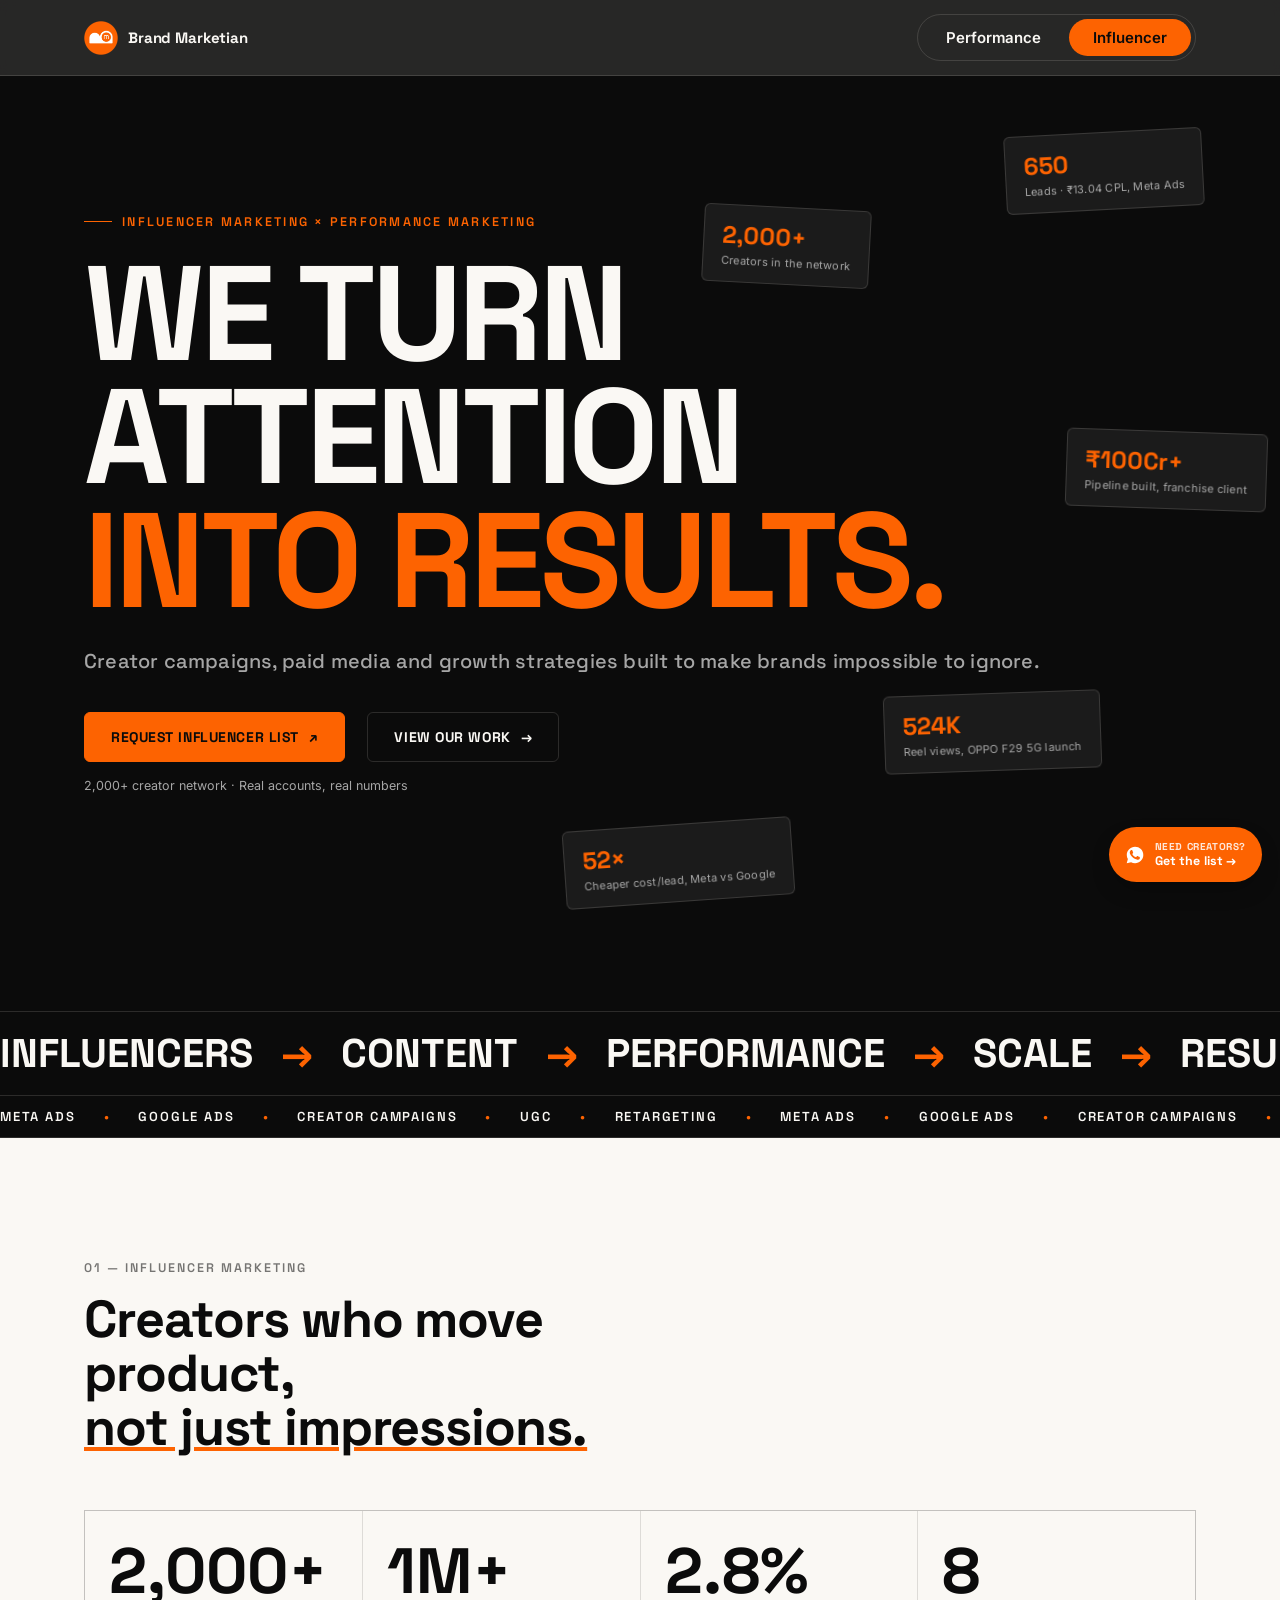
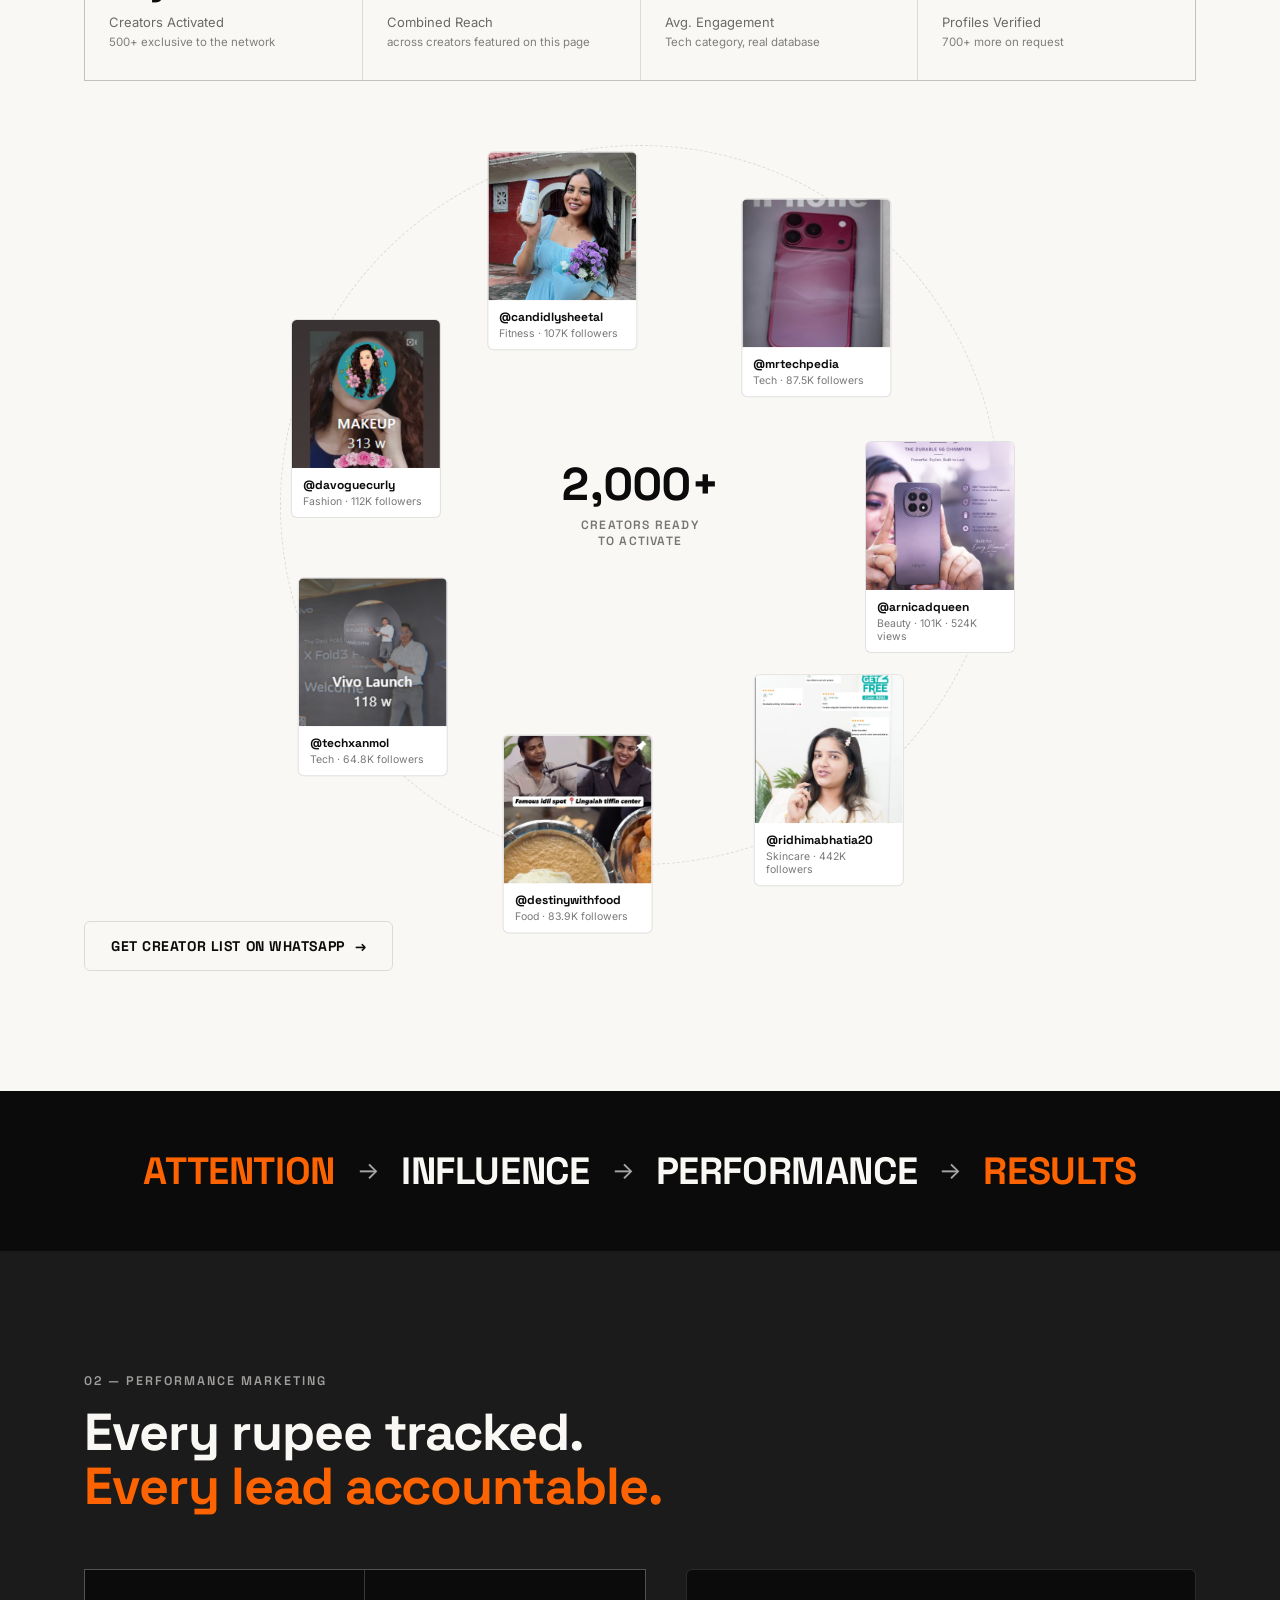
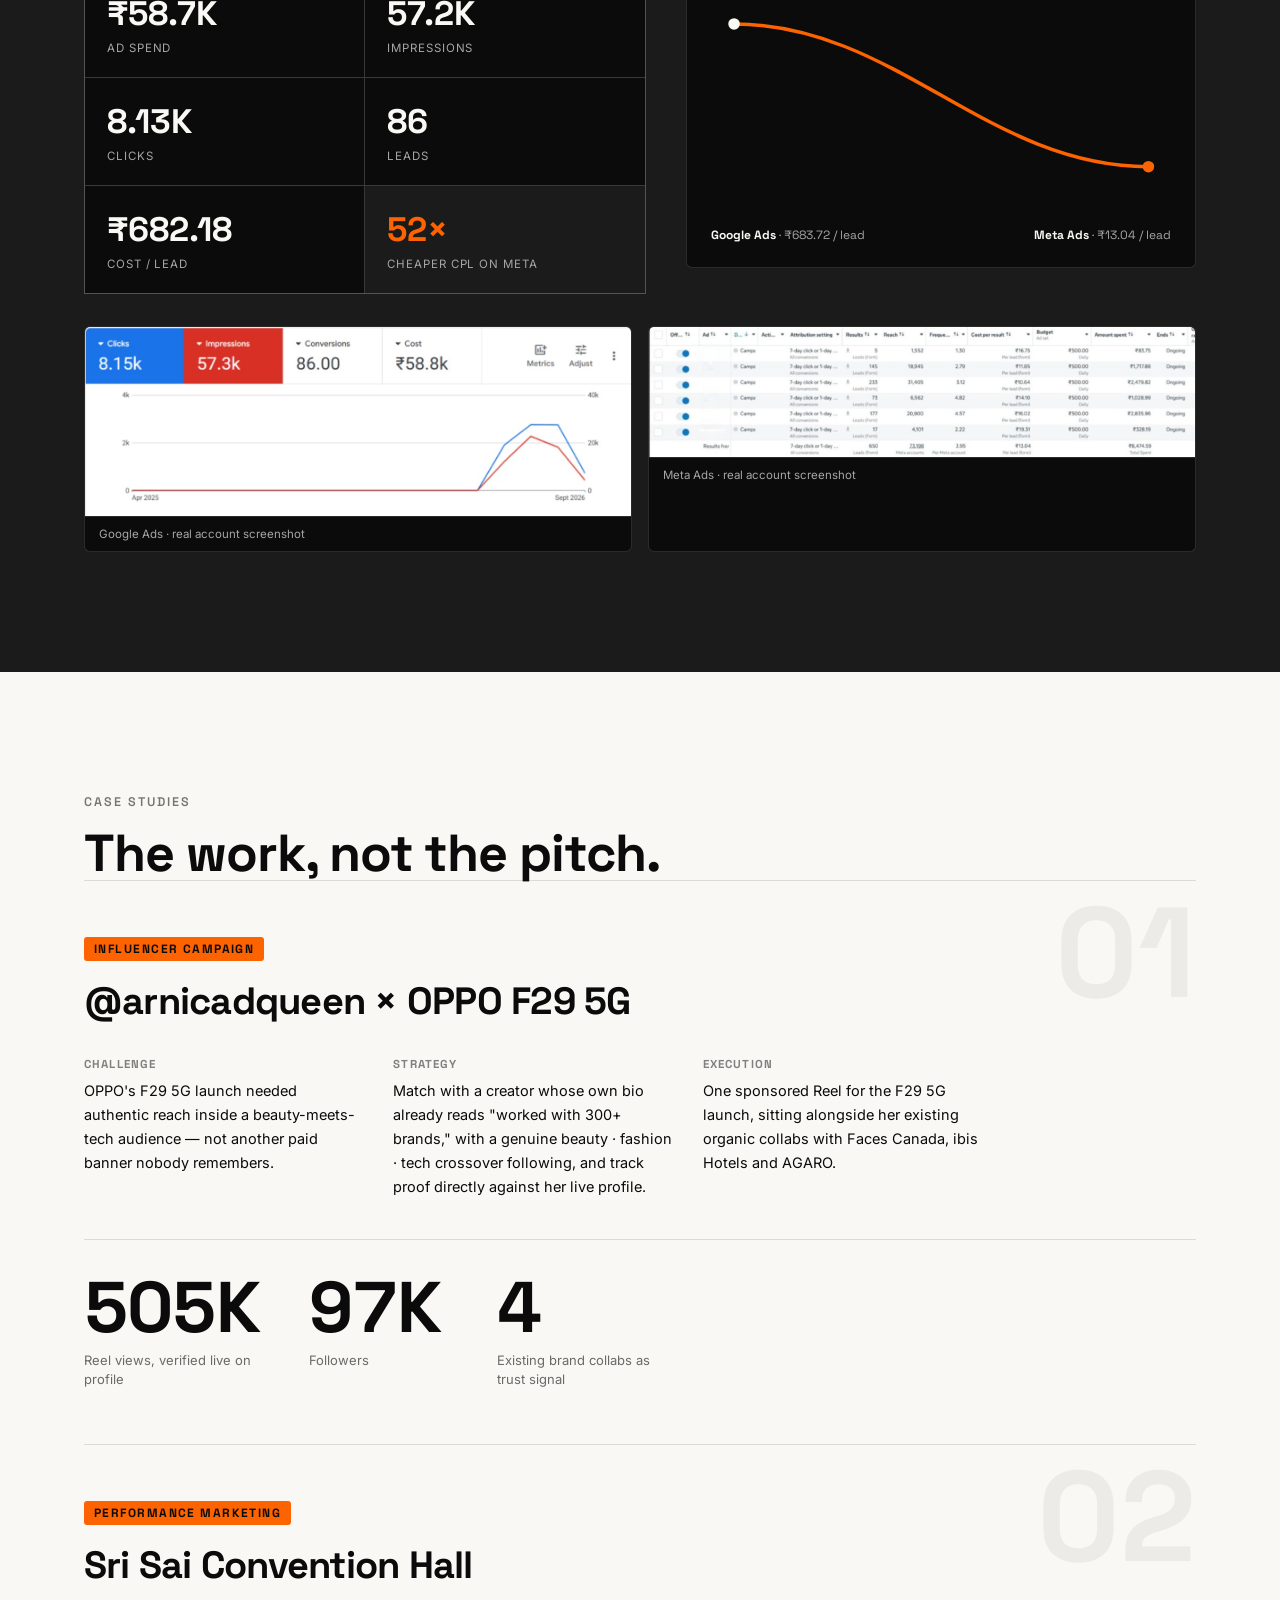
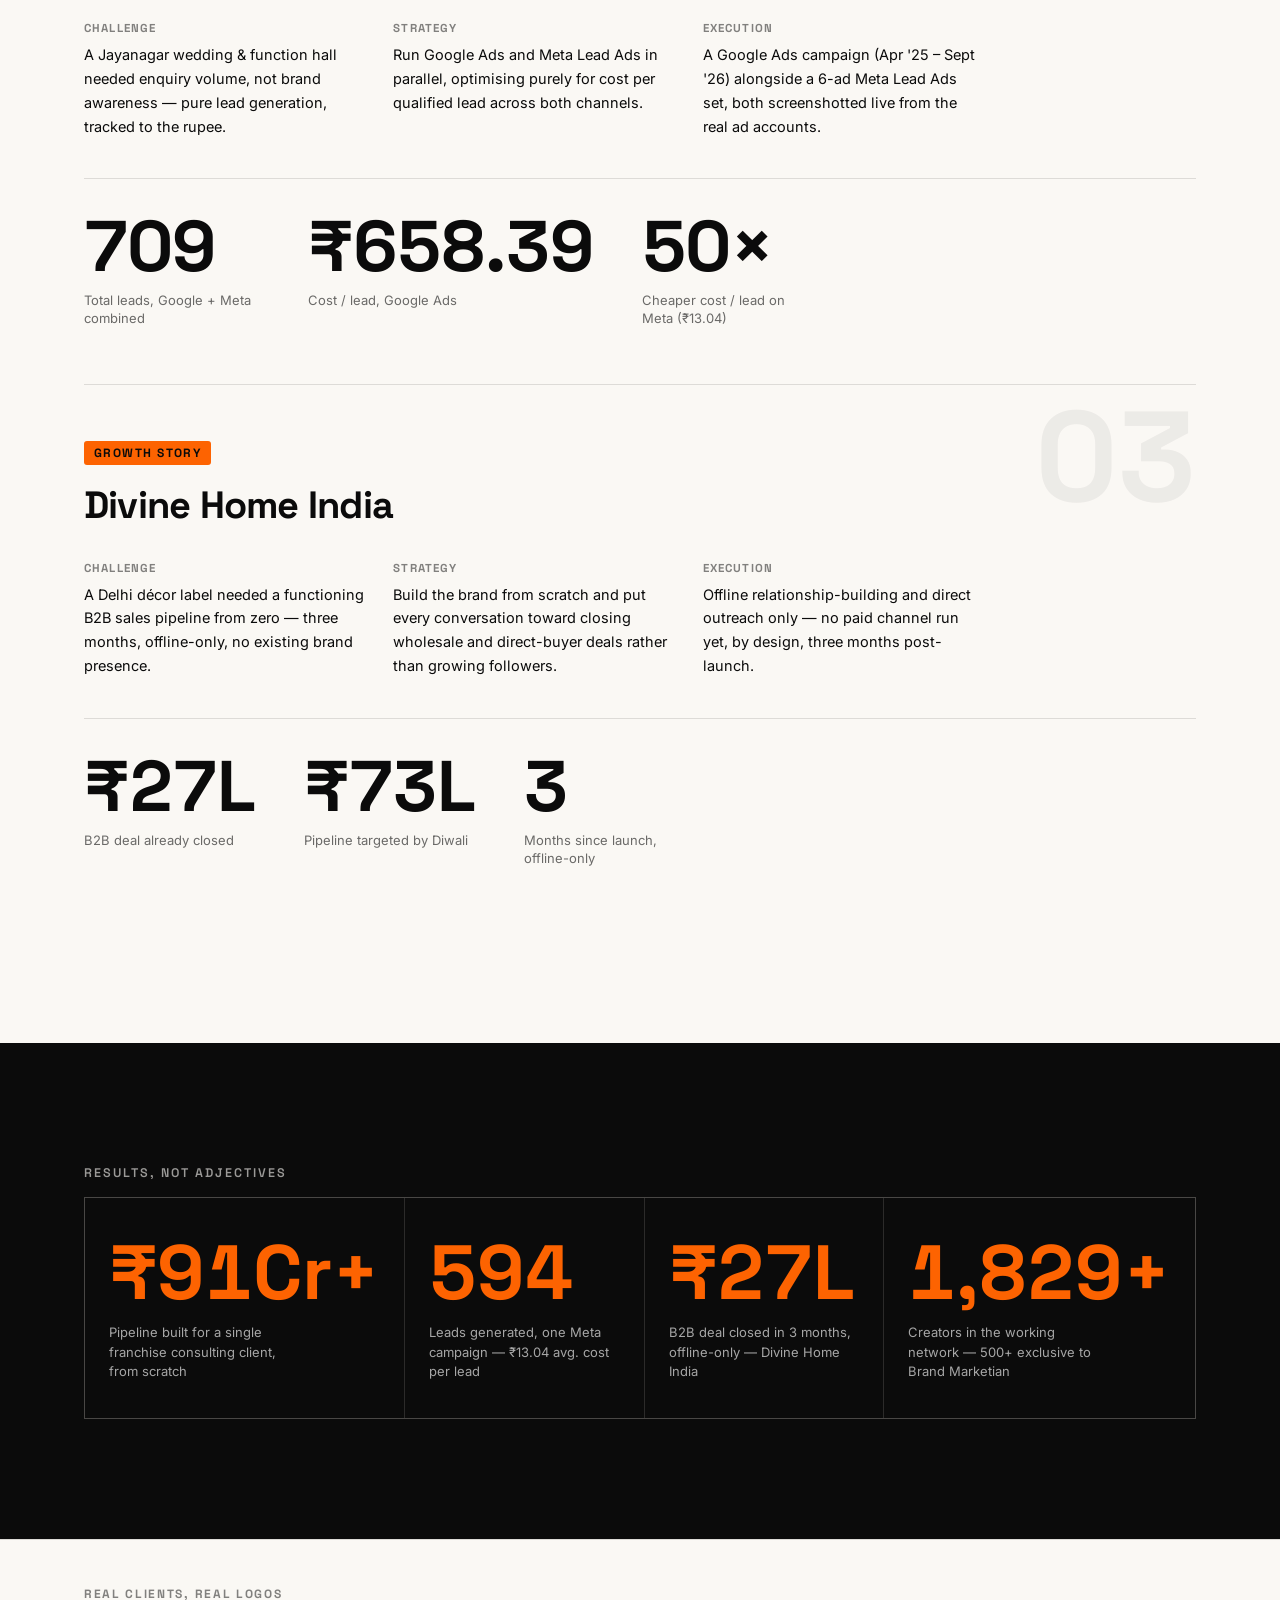
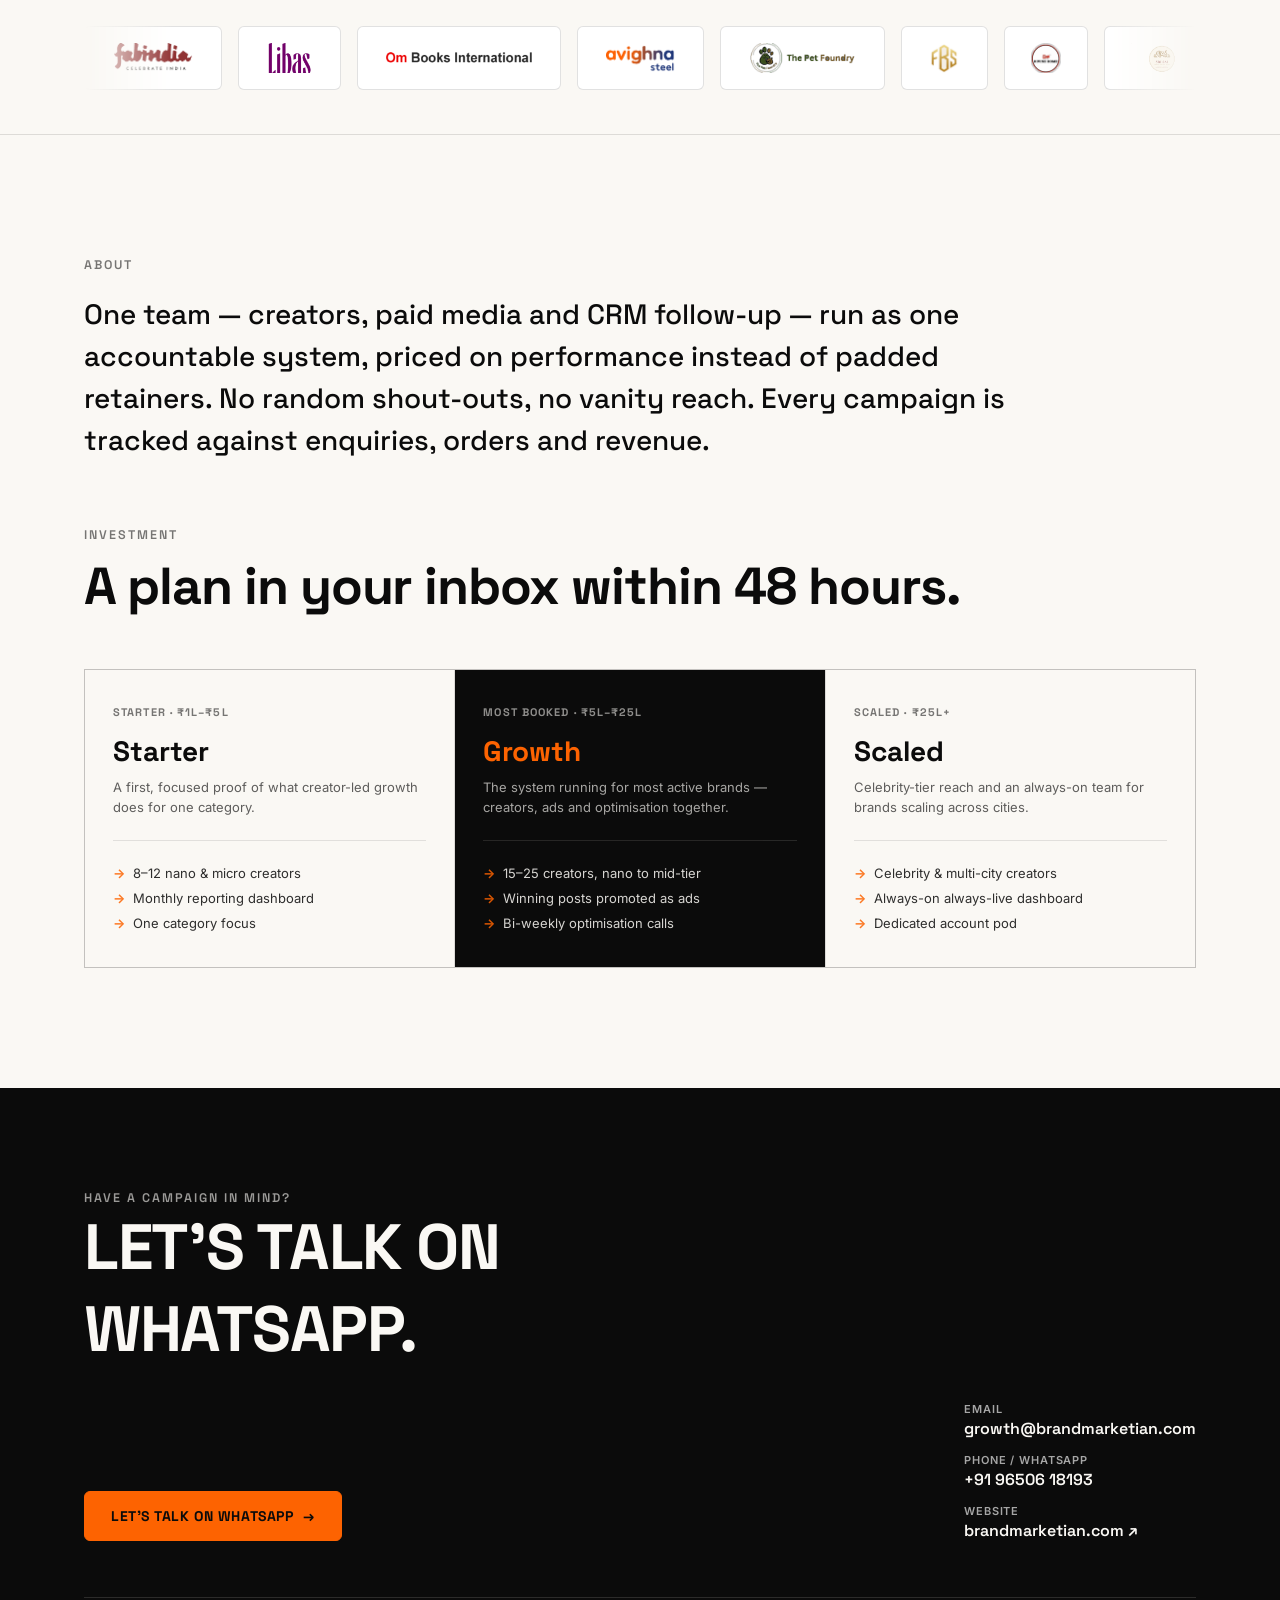
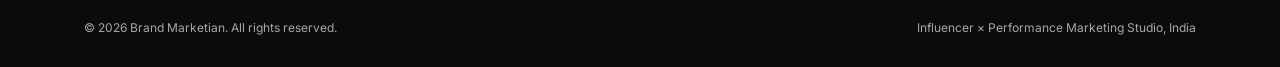
==== site/influencer.html @ cca34312 "Add Performance/Influencer nav switch; Performance page is now the home page - / now serves the Perf" ====
<!doctype html><html><head><meta charset=utf8><meta name=viewport content="width=device-width,initial-scale=1,viewport-fit=cover"><style>:root{color-scheme:light;box-sizing:border-box;padding-top:env(safe-area-inset-top,0px);padding-bottom:env(safe-area-inset-bottom,0px)}html{scroll-padding-top:env(safe-area-inset-top,0px)}body{margin:0;padding:0;font:14px -apple-system,BlinkMacSystemFont,sans-serif;background:#faf9f5;color:#141413}img{max-width:100%}[hidden]:not([hidden=until-found i]){display:none!important}</style></head><body>

<!doctype html>
<title>Brand Marketian — We Make Attention Perform</title>
<meta charset="utf-8">
<link rel="preconnect" href="https://fonts.googleapis.com">
<link rel="preconnect" href="https://fonts.gstatic.com" crossorigin>
<link href="https://fonts.googleapis.com/css2?family=Space+Grotesk:wght@500;600;700&family=Inter:wght@400;500;600;700;800&display=swap" rel="stylesheet">
<style>
  :root{
    --ink:#0B0B0B;
    --paper:#FAF8F4;
    --orange:#FD6301;
    --charcoal:#1B1B1B;
    --grey:#A6A6A6;
    --card:#ffffff;
    --line:rgba(10,10,10,.12);
    --line-dark:rgba(245,242,234,.14);
    --r:6px;
  }
  *{box-sizing:border-box;}
  html,body{margin:0;padding:0;}
  body{
    background:var(--paper);color:var(--ink);
    font-family:"Inter",system-ui,sans-serif;
    -webkit-font-smoothing:antialiased;
  }
  img{max-width:100%;display:block;}
  h1,h2,h3{font-family:"Space Grotesk",system-ui,sans-serif;margin:0;letter-spacing:-.02em;}
  a{color:inherit;}
  .num{font-variant-numeric:tabular-nums;}
  .wrap{max-width:1240px;margin-inline:auto;padding-inline:clamp(20px,5vw,64px);}
  .accent{color:var(--orange);}
  .sec{padding-block:clamp(64px,10vw,120px);}
  .sec--light{background:var(--paper);color:var(--ink);}
  .sec--dark{background:var(--charcoal);color:var(--paper);}
  .sec-head{max-width:66ch;}
  .eyebrow{
    display:inline-flex;align-items:center;gap:10px;
    font-family:"Space Grotesk";font-size:12.5px;font-weight:600;letter-spacing:.16em;text-transform:uppercase;
    color:var(--ink);opacity:.55;
  }
  .eyebrow--dark{color:var(--paper);opacity:.6;}
  .sec-h2{font-size:clamp(30px,4.4vw,52px);font-weight:700;line-height:1.04;margin-top:16px;}

  /* reveal + count-up */
  .reveal{opacity:0;transform:translateY(26px);transition:opacity .65s cubic-bezier(.22,1,.36,1),transform .65s cubic-bezier(.22,1,.36,1);transition-delay:calc(var(--i,0) * 90ms);}
  .reveal.is-in{opacity:1;transform:translateY(0);}
  @media (prefers-reduced-motion:reduce){ .reveal{transition:none;opacity:1;transform:none;} }

  /* buttons */
  .btn{
    display:inline-flex;align-items:center;gap:10px;
    font-family:"Space Grotesk";font-weight:700;font-size:14px;letter-spacing:.04em;text-transform:uppercase;
    padding:15px 26px;border-radius:var(--r);text-decoration:none;white-space:nowrap;
    transition:background .2s ease,color .2s ease,border-color .2s ease,transform .2s ease;
  }
  .btn .arrow{transition:transform .2s ease;}
  .btn:hover .arrow{transform:translateX(5px);}
  .btn-orange{background:var(--orange);color:var(--ink);border:1px solid var(--orange);}
  .btn-orange:hover{background:transparent;color:var(--orange);}
  .btn-outline{background:transparent;color:var(--paper);border:1px solid var(--line-dark);}
  .btn-outline:hover{background:var(--orange);color:var(--ink);border-color:var(--orange);}
  .btn-outline-ink{background:transparent;color:var(--ink);border:1px solid var(--line);}
  .btn-outline-ink:hover{background:var(--ink);color:var(--orange);border-color:var(--ink);}

  /* ---------- nav ---------- */
  .nav{
    position:sticky;top:0;z-index:50;background:rgba(10,10,10,.88);backdrop-filter:blur(8px);
    border-bottom:1px solid var(--line-dark);
  }
  .nav .wrap{display:flex;align-items:center;justify-content:space-between;padding-block:14px;gap:20px;flex-wrap:wrap;}
  .nav-brand{display:flex;align-items:center;gap:10px;text-decoration:none;}
  .nav-brand img{height:34px;width:34px;flex:none;}
  .nav-brand span{font-family:"Space Grotesk";font-weight:700;font-size:15px;color:var(--paper);letter-spacing:-.01em;}
  .nav-switch{display:flex;gap:4px;padding:4px;border:1px solid var(--line-dark);border-radius:999px;font-weight:600;font-size:15px;}
  .nav-switch a{padding:9px 24px;border-radius:999px;color:var(--paper);text-decoration:none;transition:background .2s,color .2s;}
  .nav-switch a:hover{color:var(--orange);}
  .nav-switch a[aria-current]{background:var(--orange);color:var(--ink);}
  .nav-switch a[aria-current]:hover{color:var(--ink);}
  .nav-links{display:flex;gap:28px;flex-wrap:wrap;}
  .nav-links a{
    font-family:"Space Grotesk";font-size:12.5px;font-weight:600;letter-spacing:.1em;text-transform:uppercase;
    color:var(--grey);text-decoration:none;transition:color .2s ease;
  }
  .nav-links a:hover{color:var(--orange);}

  /* ---------- hero ---------- */
  .hero{position:relative;background:var(--ink);color:var(--paper);overflow:hidden;padding-block:clamp(72px,12vw,132px) clamp(120px,16vw,220px);}
  .hero-inner{max-width:1240px;margin-inline:auto;padding-inline:clamp(20px,5vw,64px);position:relative;z-index:2;}
  .hero-kicker{
    display:inline-flex;align-items:center;gap:10px;
    font-family:"Space Grotesk";font-size:12.5px;font-weight:600;letter-spacing:.18em;text-transform:uppercase;color:var(--orange);
  }
  .hero-kicker::before{content:"";width:28px;height:1px;background:var(--orange);display:inline-block;}
  .hero-h1{
    margin-top:22px;font-size:clamp(52px,10.5vw,138px);line-height:.92;font-weight:700;
    text-transform:uppercase;letter-spacing:-.03em;
  }
  .hero-h1 span{display:block;}
  .hero-sub{
    margin-top:26px;font-family:"Space Grotesk";font-size:clamp(15px,1.6vw,20px);font-weight:500;color:var(--grey);
    letter-spacing:.01em;
  }
  .hero-actions{margin-top:38px;display:flex;align-items:center;gap:22px;flex-wrap:wrap;}
  .hero-note{font-size:12.5px;color:var(--grey);}

  .float-cards{position:absolute;inset:0;z-index:1;pointer-events:none;}
  .float-card{
    position:absolute;pointer-events:auto;
    background:var(--charcoal);border:1px solid var(--line-dark);border-radius:var(--r);
    padding:14px 18px;min-width:150px;
    will-change:transform;
  }
  .float-card .fc-v{display:block;font-family:"Space Grotesk";font-weight:700;font-size:24px;color:var(--orange);}
  .float-card .fc-l{display:block;font-size:11px;color:var(--grey);margin-top:3px;letter-spacing:.02em;}
  .fc1{top:6%;right:6%;transform:rotate(-3deg);}
  .fc2{top:38%;right:1%;transform:rotate(2deg);}
  .fc3{top:66%;right:14%;transform:rotate(-2deg);}
  .fc4{top:14%;right:32%;transform:rotate(3deg);}
  .fc5{top:80%;right:38%;transform:rotate(-4deg);}
  @media (max-width:980px){
    .float-cards{position:static;display:grid;grid-template-columns:repeat(2,1fr);gap:12px;margin-top:44px;}
    .float-card{position:static !important;transform:none !important;}
  }

  /* ---------- marquee ---------- */
  .marquee{background:var(--ink);border-top:1px solid var(--line-dark);border-bottom:1px solid var(--line-dark);overflow:hidden;padding-block:0;}
  .mq-row{overflow:hidden;padding-block:16px;}
  .mq-row.alt{padding-block:12px;border-top:1px solid var(--line-dark);}
  .mq-track{display:flex;align-items:center;gap:28px;width:max-content;white-space:nowrap;animation:mq-l 28s linear infinite;}
  .mq-row.alt .mq-track{animation:mq-r 34s linear infinite;}
  .mq-track span{color:var(--orange);}
  .mq-row.alt .mq-track{color:var(--grey);}
  .mq-row.alt .mq-track b{color:var(--paper);font-weight:600;}
  .mq-row:not(.alt) .mq-track{font-family:"Space Grotesk";font-size:clamp(22px,3.6vw,40px);font-weight:700;text-transform:uppercase;color:var(--paper);}
  .mq-row.alt .mq-track{font-family:"Space Grotesk";font-size:13px;font-weight:600;letter-spacing:.14em;text-transform:uppercase;}
  @keyframes mq-l{ from{transform:translateX(0);} to{transform:translateX(-50%);} }
  @keyframes mq-r{ from{transform:translateX(-50%);} to{transform:translateX(0);} }
  @media (prefers-reduced-motion:reduce){ .mq-track{animation:none;} }

  /* ---------- stat row ---------- */
  .stat-row{display:grid;grid-template-columns:repeat(4,1fr);gap:1px;margin-top:56px;background:var(--line);border:1px solid var(--line);}
  @media (max-width:900px){ .stat-row{grid-template-columns:repeat(2,1fr);} }
  .stat{background:var(--paper);padding:28px 24px;}
  .stat-v{display:block;font-family:"Space Grotesk";font-size:clamp(40px,5vw,64px);font-weight:700;line-height:1;}
  .stat-l{display:block;margin-top:10px;font-size:13px;color:var(--ink);opacity:.6;line-height:1.5;}
  .stat-l small{display:block;font-size:11.5px;opacity:.85;margin-top:2px;}

  /* ---------- creator orbit ---------- */
  .orbit-wrap{position:relative;margin-top:64px;display:flex;align-items:center;justify-content:center;}
  .orbit{
    position:relative;width:min(720px,100%);aspect-ratio:1/1;margin-inline:auto;
    border-radius:50%;border:1px dashed var(--line);
  }
  .orbit-center{
    position:absolute;inset:0;display:flex;flex-direction:column;align-items:center;justify-content:center;
    text-align:center;padding:20px;
  }
  .orbit-center .oc-v{font-family:"Space Grotesk";font-weight:700;font-size:clamp(30px,4vw,46px);line-height:1;}
  .orbit-center .oc-l{font-family:"Space Grotesk";font-weight:600;font-size:12px;letter-spacing:.1em;text-transform:uppercase;color:var(--ink);opacity:.55;margin-top:10px;max-width:16ch;}
  .orbit-ring{
    position:absolute;inset:0;animation:orbit-spin 70s linear infinite;
  }
  .orbit-ring.paused{animation-play-state:paused;}
  @keyframes orbit-spin{ from{transform:rotate(0deg);} to{transform:rotate(360deg);} }
  .orbit-card{
    position:absolute;top:50%;left:50%;width:150px;margin-top:-64px;margin-left:-75px;
    transform-origin:75px 64px;
  }
  .oc-spin{
    animation:counter-spin 70s linear infinite;
  }
  .orbit-ring.paused .oc-spin{animation-play-state:paused;}
  @keyframes counter-spin{ from{transform:rotate(0deg);} to{transform:rotate(-360deg);} }
  .orbit-card a{
    display:block;background:var(--card);border:1px solid var(--line);border-radius:var(--r);
    overflow:hidden;text-decoration:none;color:var(--ink);
    transition:transform .3s cubic-bezier(.22,1,.36,1),border-color .3s ease;
  }
  .orbit-card .oimg{position:relative;aspect-ratio:1/1;overflow:hidden;background:var(--charcoal);}
  .orbit-card .oimg img{width:100%;height:100%;object-fit:cover;}
  .orbit-card .ocap{padding:9px 11px;}
  .orbit-card .ocap b{display:block;font-family:"Space Grotesk";font-size:12px;font-weight:700;}
  .orbit-card .ocap span{display:block;font-size:10.5px;color:var(--ink);opacity:.55;margin-top:2px;}
  .orbit-card:hover a{transform:scale(1.12);border-color:var(--orange);z-index:5;position:relative;}
  @media (max-width:760px){
    .orbit{display:none;}
    .orbit-mobile{display:grid !important;}
  }
  .orbit-mobile{display:none;grid-template-columns:repeat(2,1fr);gap:10px;margin-top:56px;}
  .orbit-mobile a{
    display:block;background:var(--card);border:1px solid var(--line);border-radius:var(--r);overflow:hidden;text-decoration:none;color:var(--ink);
  }
  .orbit-mobile .oimg{aspect-ratio:1/1;overflow:hidden;background:var(--charcoal);}
  .orbit-mobile .oimg img{width:100%;height:100%;object-fit:cover;}
  .orbit-mobile .ocap{padding:9px 11px;}
  .orbit-mobile .ocap b{display:block;font-family:"Space Grotesk";font-size:12px;font-weight:700;}
  .orbit-mobile .ocap span{display:block;font-size:10.5px;opacity:.55;margin-top:2px;}

  /* ---------- performance kpis + graph ---------- */
  .perf-grid{display:grid;grid-template-columns:1.1fr 1fr;gap:40px;margin-top:56px;align-items:start;}
  @media (max-width:900px){ .perf-grid{grid-template-columns:1fr;} }
  .perf-kpis{display:grid;grid-template-columns:repeat(2,1fr);gap:1px;background:var(--line-dark);border:1px solid var(--line-dark);}
  .pk{background:var(--ink);padding:22px;}
  .pk--accent{background:var(--charcoal);}
  .pk-v{display:block;font-family:"Space Grotesk";font-size:clamp(26px,3vw,34px);font-weight:700;color:var(--paper);}
  .pk--accent .pk-v{color:var(--orange);}
  .pk-l{display:block;margin-top:6px;font-size:11.5px;color:var(--grey);text-transform:uppercase;letter-spacing:.08em;}
  .perf-graph{background:var(--ink);border:1px solid var(--line-dark);border-radius:var(--r);padding:24px;}
  .perf-graph svg{width:100%;height:auto;display:block;}
  .draw-line{fill:none;stroke:var(--orange);stroke-width:3;stroke-linecap:round;transition:stroke-dashoffset 1.4s cubic-bezier(.22,1,.36,1);}
  .perf-graph-labels{display:flex;justify-content:space-between;margin-top:14px;font-family:"Space Grotesk";font-size:12px;color:var(--grey);}
  .perf-graph-labels b{color:var(--paper);}
  .perf-shots{display:grid;grid-template-columns:1fr 1fr;gap:16px;margin-top:32px;}
  @media (max-width:760px){ .perf-shots{grid-template-columns:1fr;} }
  .perf-shots figure{margin:0;border:1px solid var(--line-dark);border-radius:var(--r);overflow:hidden;background:var(--ink);}
  .perf-shots img{width:100%;height:auto;display:block;}
  .perf-shots figcaption{padding:10px 14px;font-size:11.5px;color:var(--grey);border-top:1px solid var(--line-dark);}

  /* ---------- attention -> influence -> performance -> results strip ---------- */
  .story{background:var(--ink);color:var(--paper);padding-block:56px;overflow:hidden;}
  .story-track{display:flex;align-items:center;justify-content:center;gap:22px;flex-wrap:wrap;}
  .story-word{
    font-family:"Space Grotesk";font-weight:700;font-size:clamp(20px,3.2vw,38px);text-transform:uppercase;
    letter-spacing:-.01em;
  }
  .story-word.on{color:var(--orange);}
  .story-arrow{color:var(--grey);font-size:clamp(16px,2vw,24px);}

  /* ---------- case studies ---------- */
  .case{border-top:1px solid var(--line);padding-block:56px;position:relative;}
  .case:first-of-type{border-top:none;}
  .case-num{
    position:absolute;top:8px;right:0;font-family:"Space Grotesk";font-weight:700;
    font-size:clamp(80px,10vw,160px);line-height:1;color:var(--ink);opacity:.05;pointer-events:none;user-select:none;
  }
  .case-head{position:relative;z-index:1;max-width:72ch;}
  .case-cat{
    font-family:"Space Grotesk";font-size:12px;font-weight:700;letter-spacing:.12em;text-transform:uppercase;
    color:var(--ink);background:var(--orange);display:inline-block;padding:4px 10px;border-radius:3px;
  }
  .case-title{margin-top:16px;font-size:clamp(24px,3.2vw,38px);font-weight:700;}
  .case-csr{display:grid;grid-template-columns:repeat(3,1fr);gap:28px;margin-top:32px;max-width:100ch;}
  @media (max-width:840px){ .case-csr{grid-template-columns:1fr;} }
  .case-csr div b{
    font-family:"Space Grotesk";font-size:11.5px;font-weight:700;letter-spacing:.1em;text-transform:uppercase;
    color:var(--ink);opacity:.5;display:block;margin-bottom:8px;
  }
  .case-csr div p{margin:0;font-size:14.5px;line-height:1.65;color:var(--ink);}
  .case-results{display:flex;flex-wrap:wrap;gap:48px;margin-top:40px;padding-top:32px;border-top:1px solid var(--line);}
  .case-results div{min-width:140px;}
  .res-v{display:block;font-family:"Space Grotesk";font-size:clamp(44px,5.6vw,72px);font-weight:700;line-height:1;}
  .res-l{display:block;margin-top:8px;font-size:13px;color:var(--ink);opacity:.6;max-width:22ch;line-height:1.4;}

  /* ---------- results wall ---------- */
  .results-wall{background:var(--ink);color:var(--paper);padding-block:clamp(72px,10vw,120px);}
  .rw-grid{display:grid;grid-template-columns:repeat(4,1fr);gap:1px;background:var(--line-dark);border:1px solid var(--line-dark);margin-top:16px;}
  @media (max-width:840px){ .rw-grid{grid-template-columns:repeat(2,1fr);} }
  .rw-cell{background:var(--ink);padding:36px 24px;}
  .rw-v{font-family:"Space Grotesk";font-weight:700;font-size:clamp(40px,6vw,88px);line-height:1;color:var(--orange);}
  .rw-l{margin-top:12px;font-size:13px;color:var(--grey);line-height:1.5;max-width:24ch;}

  /* ---------- trust strip (logos) ---------- */
  .trust{background:var(--paper);border-top:1px solid var(--line);border-bottom:1px solid var(--line);padding-block:44px;}
  .trust-label{font-family:"Space Grotesk";font-size:12px;font-weight:700;letter-spacing:.14em;text-transform:uppercase;color:var(--ink);opacity:.5;}
  .trust-wrap{margin-top:24px;overflow:hidden;-webkit-mask-image:linear-gradient(90deg,transparent,#000 8%,#000 92%,transparent);mask-image:linear-gradient(90deg,transparent,#000 8%,#000 92%,transparent);}
  .trust-track{display:flex;align-items:center;gap:16px;width:max-content;animation:mq-l 30s linear infinite;}
  .trust-chip{background:#fff;border:1px solid var(--line);border-radius:var(--r);padding:16px 26px;display:flex;align-items:center;justify-content:center;height:64px;flex:none;}
  .trust-chip img{height:30px;width:auto;max-width:150px;object-fit:contain;}

  /* ---------- about + investment ---------- */
  .about-lead{font-size:clamp(20px,2.6vw,28px);font-weight:500;color:var(--ink);line-height:1.5;max-width:52ch;margin-top:20px;font-family:"Space Grotesk";}
  .invest-grid{display:grid;grid-template-columns:repeat(3,1fr);gap:1px;background:var(--line);border:1px solid var(--line);margin-top:56px;}
  @media (max-width:840px){ .invest-grid{grid-template-columns:1fr;} }
  .invest-card{background:var(--paper);padding:32px 28px;position:relative;}
  .invest-card--featured{background:var(--ink);color:var(--paper);}
  .invest-tag{font-family:"Space Grotesk";font-size:11px;font-weight:700;letter-spacing:.1em;text-transform:uppercase;opacity:.55;}
  .invest-band{font-family:"Space Grotesk";font-size:28px;font-weight:700;margin-top:14px;}
  .invest-card--featured .invest-band{color:var(--orange);}
  .invest-name{font-size:14px;font-weight:600;margin-top:6px;}
  .invest-desc{font-size:13px;opacity:.65;line-height:1.6;margin-top:8px;}
  .invest-card ul{list-style:none;margin:22px 0 0;padding:20px 0 0;border-top:1px solid var(--line);font-size:13px;line-height:1.9;opacity:.85;}
  .invest-card--featured ul{border-top-color:var(--line-dark);}
  .invest-card ul li{position:relative;padding-left:20px;}
  .invest-card ul li::before{content:"→";position:absolute;left:0;color:var(--orange);font-weight:700;}
  .invest-card--featured{}

  /* ---------- footer ---------- */
  .footer{background:var(--ink);color:var(--paper);padding-block:clamp(64px,9vw,100px) 32px;}
  .footer-h{font-size:clamp(34px,5.2vw,64px);font-weight:700;max-width:16ch;text-transform:uppercase;}
  .footer-row{display:flex;justify-content:space-between;align-items:flex-end;gap:32px;flex-wrap:wrap;margin-top:32px;}
  .footer-contacts{display:flex;flex-direction:column;gap:14px;}
  .footer-contacts a{
    font-family:"Space Grotesk";font-weight:600;font-size:16px;text-decoration:none;color:var(--paper);
    display:flex;flex-direction:column;gap:2px;
  }
  .footer-contacts a span{font-size:11px;color:var(--grey);text-transform:uppercase;letter-spacing:.08em;font-family:"Inter";font-weight:600;}
  .footer-contacts a:hover{color:var(--orange);}
  .footer-bottom{
    display:flex;justify-content:space-between;flex-wrap:wrap;gap:10px;
    margin-top:56px;padding-top:22px;border-top:1px solid var(--line-dark);
    font-size:12px;color:var(--grey);
  }

  /* ---------- floating whatsapp ---------- */
  .wa-float{
    position:fixed;right:18px;bottom:18px;z-index:60;
    display:flex;align-items:center;gap:10px;
    background:var(--orange);color:#fff;text-decoration:none;
    border-radius:999px;padding:13px 16px;box-shadow:0 10px 24px -8px rgba(0,0,0,.4);
  }
  .wa-float svg{width:20px;height:20px;flex:none;}
  .wa-float .wa-text{font-family:"Space Grotesk";font-weight:700;font-size:12.5px;letter-spacing:.01em;white-space:nowrap;}
  .wa-float .wa-text .l1{display:block;opacity:.85;font-size:10px;text-transform:uppercase;letter-spacing:.06em;}
  @media (max-width:640px){ .wa-float .wa-text .l1{display:none;} }
</style>

<nav class="nav">
  <div class="wrap">
    <a class="nav-brand" href="#top">
      <img src="logos/marketian-mark.png" alt="">
      <span>Brand Marketian</span>
    </a>
    <div class="nav-switch" role="navigation" aria-label="Portfolio sections"><a href="/">Performance</a><a href="/influencer" aria-current="page">Influencer</a></div>
  </div>
</nav>

<header class="hero" id="top">
  <div class="hero-inner">
    <span class="hero-kicker">Influencer Marketing × Performance Marketing</span>
    <h1 class="hero-h1">
      <span class="reveal" style="--i:0">WE TURN</span>
      <span class="reveal" style="--i:1">ATTENTION</span>
      <span class="reveal accent" style="--i:2">INTO RESULTS.</span>
    </h1>
    <p class="hero-sub reveal" style="--i:3">Creator campaigns, paid media and growth strategies built to make brands impossible to ignore.</p>
    <div class="hero-actions reveal" style="--i:4">
      <a class="btn btn-orange" href="https://wa.me/919650618193?text=Hi%2C%20I%27d%20like%20to%20request%20your%20influencer%2Fcreator%20list.%20Please%20share%20the%20relevant%20creators%20for%20my%20brand." target="_blank" rel="noopener">Request Influencer List <span class="arrow">↗</span></a>
      <a class="btn btn-outline" href="#work">View Our Work <span class="arrow">→</span></a>
    </div>
    <p class="hero-note reveal" style="--i:5;margin-top:16px;">2,000+ creator network · Real accounts, real numbers</p>
  </div>
  <div class="float-cards" id="floatCards">
    <div class="float-card fc1" data-rot="-3"><span class="fc-v" data-count="650">0</span><span class="fc-l">Leads · ₹13.04 CPL, Meta Ads</span></div>
    <div class="float-card fc2" data-rot="2"><span class="fc-v" data-prefix="₹" data-count="100" data-suffix="Cr+">0</span><span class="fc-l">Pipeline built, franchise client</span></div>
    <div class="float-card fc3" data-rot="-2"><span class="fc-v" data-count="524" data-suffix="K">0</span><span class="fc-l">Reel views, OPPO F29 5G launch</span></div>
    <div class="float-card fc4" data-rot="3"><span class="fc-v" data-count="2000" data-suffix="+">0</span><span class="fc-l">Creators in the network</span></div>
    <div class="float-card fc5" data-rot="-4"><span class="fc-v" data-count="52" data-suffix="×">0</span><span class="fc-l">Cheaper cost/lead, Meta vs Google</span></div>
  </div>
</header>

<div class="marquee">
  <div class="mq-row">
    <div class="mq-track">INFLUENCERS <span>→</span> CONTENT <span>→</span> PERFORMANCE <span>→</span> SCALE <span>→</span> RESULTS <span>→</span> INFLUENCERS <span>→</span> CONTENT <span>→</span> PERFORMANCE <span>→</span> SCALE <span>→</span> RESULTS <span>→</span></div>
  </div>
  <div class="mq-row alt">
    <div class="mq-track"><b>META ADS</b> <span>•</span> <b>GOOGLE ADS</b> <span>•</span> <b>CREATOR CAMPAIGNS</b> <span>•</span> <b>UGC</b> <span>•</span> <b>RETARGETING</b> <span>•</span> <b>META ADS</b> <span>•</span> <b>GOOGLE ADS</b> <span>•</span> <b>CREATOR CAMPAIGNS</b> <span>•</span> <b>UGC</b> <span>•</span> <b>RETARGETING</b> <span>•</span></div>
  </div>
</div>

<section id="influencer" class="sec sec--light">
  <div class="wrap">
    <div class="sec-head">
      <span class="eyebrow">01 — Influencer Marketing</span>
      <h2 class="sec-h2 reveal">Creators who move product,<br><span style="color:var(--ink);text-decoration:underline;text-decoration-color:var(--orange);text-decoration-thickness:4px;">not just impressions.</span></h2>
    </div>

    <div class="stat-row">
      <div class="stat reveal" style="--i:0"><span class="stat-v" data-count="2000" data-suffix="+">0</span><span class="stat-l">Creators Activated<small>500+ exclusive to the network</small></span></div>
      <div class="stat reveal" style="--i:1"><span class="stat-v" data-count="1" data-suffix="M+">0</span><span class="stat-l">Combined Reach<small>across creators featured on this page</small></span></div>
      <div class="stat reveal" style="--i:2"><span class="stat-v" data-count="2.8" data-decimals="1" data-suffix="%">0</span><span class="stat-l">Avg. Engagement<small>Tech category, real database</small></span></div>
      <div class="stat reveal" style="--i:3"><span class="stat-v" data-count="8">0</span><span class="stat-l">Profiles Verified<small>700+ more on request</small></span></div>
    </div>

    <div class="orbit-wrap">
      <div class="orbit" id="orbit">
        <div class="orbit-center reveal">
          <span class="oc-v num" data-count="2000" data-suffix="+">0</span>
          <span class="oc-l">Creators Ready to Activate</span>
        </div>
        <div class="orbit-ring" id="orbitRing">
          <div class="orbit-card" style="--ang:0deg;"><div class="oc-spin"><a href="https://www.instagram.com/arnicadqueen/" target="_blank" rel="noopener"><div class="oimg"><img src="creators/arnicadqueen-oppo.png" alt="arnicadqueen" loading="lazy"></div><div class="ocap"><b>@arnicadqueen</b><span>Beauty · 101K · 524K views</span></div></a></div></div>
          <div class="orbit-card" style="--ang:51deg;"><div class="oc-spin"><a href="https://www.instagram.com/ridhimabhatia20/" target="_blank" rel="noopener"><div class="oimg"><img src="creators/ridhimabhatia20-skincare.png" alt="ridhimabhatia20" loading="lazy"></div><div class="ocap"><b>@ridhimabhatia20</b><span>Skincare · 442K followers</span></div></a></div></div>
          <div class="orbit-card" style="--ang:102deg;"><div class="oc-spin"><a href="https://www.instagram.com/destinywithfood/" target="_blank" rel="noopener"><div class="oimg"><img src="creators/destinywithfood-idli.png" alt="destinywithfood" loading="lazy"></div><div class="ocap"><b>@destinywithfood</b><span>Food · 83.9K followers</span></div></a></div></div>
          <div class="orbit-card" style="--ang:153deg;"><div class="oc-spin"><a href="https://www.instagram.com/techxanmol/" target="_blank" rel="noopener"><div class="oimg"><img src="creators/techxanmol-vivo.png" alt="techxanmol" loading="lazy"></div><div class="ocap"><b>@techxanmol</b><span>Tech · 64.8K followers</span></div></a></div></div>
          <div class="orbit-card" style="--ang:204deg;"><div class="oc-spin"><a href="https://www.instagram.com/davoguecurly/" target="_blank" rel="noopener"><div class="oimg"><img src="creators/davoguecurly-makeup.png" alt="davoguecurly" loading="lazy"></div><div class="ocap"><b>@davoguecurly</b><span>Fashion · 112K followers</span></div></a></div></div>
          <div class="orbit-card" style="--ang:255deg;"><div class="oc-spin"><a href="https://www.instagram.com/candidlysheetal/" target="_blank" rel="noopener"><div class="oimg"><img src="creators/candidlysheetal-dove.png" alt="candidlysheetal" loading="lazy"></div><div class="ocap"><b>@candidlysheetal</b><span>Fitness · 107K followers</span></div></a></div></div>
          <div class="orbit-card" style="--ang:306deg;"><div class="oc-spin"><a href="https://www.instagram.com/mrtechpedia/" target="_blank" rel="noopener"><div class="oimg"><img src="creators/mrtechpedia-iphone.png" alt="mrtechpedia" loading="lazy"></div><div class="ocap"><b>@mrtechpedia</b><span>Tech · 87.5K followers</span></div></a></div></div>
        </div>
      </div>
    </div>
    <div class="orbit-mobile">
      <a href="https://www.instagram.com/arnicadqueen/" target="_blank" rel="noopener"><div class="oimg"><img src="creators/arnicadqueen-oppo.png" alt="arnicadqueen" loading="lazy"></div><div class="ocap"><b>@arnicadqueen</b><span>524K reel views</span></div></a>
      <a href="https://www.instagram.com/ridhimabhatia20/" target="_blank" rel="noopener"><div class="oimg"><img src="creators/ridhimabhatia20-skincare.png" alt="ridhimabhatia20" loading="lazy"></div><div class="ocap"><b>@ridhimabhatia20</b><span>442K followers</span></div></a>
      <a href="https://www.instagram.com/destinywithfood/" target="_blank" rel="noopener"><div class="oimg"><img src="creators/destinywithfood-idli.png" alt="destinywithfood" loading="lazy"></div><div class="ocap"><b>@destinywithfood</b><span>83.9K followers</span></div></a>
      <a href="https://www.instagram.com/davoguecurly/" target="_blank" rel="noopener"><div class="oimg"><img src="creators/davoguecurly-makeup.png" alt="davoguecurly" loading="lazy"></div><div class="ocap"><b>@davoguecurly</b><span>112K followers</span></div></a>
    </div>

    <div style="margin-top:56px;">
      <a class="btn btn-outline-ink" href="https://wa.me/919650618193?text=Hi%2C%20I%27d%20like%20to%20get%20your%20creator%20list%20on%20WhatsApp%20%E2%80%94%20niche%2C%20city%2C%20followers%20and%20engagement." target="_blank" rel="noopener">Get Creator List on WhatsApp <span class="arrow">→</span></a>
    </div>
  </div>
</section>

<div class="story">
  <div class="wrap story-track">
    <span class="story-word on reveal" style="--i:0">ATTENTION</span>
    <span class="story-arrow reveal" style="--i:1">→</span>
    <span class="story-word reveal" style="--i:2">INFLUENCE</span>
    <span class="story-arrow reveal" style="--i:3">→</span>
    <span class="story-word reveal" style="--i:4">PERFORMANCE</span>
    <span class="story-arrow reveal" style="--i:5">→</span>
    <span class="story-word on reveal" style="--i:6">RESULTS</span>
  </div>
</div>

<section id="performance" class="sec sec--dark">
  <div class="wrap">
    <div class="sec-head">
      <span class="eyebrow eyebrow--dark">02 — Performance Marketing</span>
      <h2 class="sec-h2 reveal" style="color:var(--paper);">Every rupee tracked.<br><span class="accent">Every lead accountable.</span></h2>
    </div>

    <div class="perf-grid">
      <div class="perf-kpis reveal" style="--i:0">
        <div class="pk"><span class="pk-v" data-prefix="₹" data-count="58.8" data-decimals="1" data-suffix="K">0</span><span class="pk-l">Ad Spend</span></div>
        <div class="pk"><span class="pk-v" data-count="57.3" data-decimals="1" data-suffix="K">0</span><span class="pk-l">Impressions</span></div>
        <div class="pk"><span class="pk-v" data-count="8.15" data-decimals="2" data-suffix="K">0</span><span class="pk-l">Clicks</span></div>
        <div class="pk"><span class="pk-v" data-count="86">0</span><span class="pk-l">Leads</span></div>
        <div class="pk"><span class="pk-v" data-prefix="₹" data-count="683.72" data-decimals="2">0</span><span class="pk-l">Cost / Lead</span></div>
        <div class="pk pk--accent"><span class="pk-v" data-count="52" data-suffix="×">0</span><span class="pk-l">Cheaper CPL on Meta</span></div>
      </div>
      <div class="perf-graph reveal" style="--i:1">
        <svg viewBox="0 0 400 190" role="img" aria-label="Cost per lead, Google Ads compared with Meta Ads">
          <path class="draw-line" id="perfLine" d="M20,26 C160,26 240,150 380,150"/>
          <circle cx="20" cy="26" r="5" fill="var(--paper)"/>
          <circle cx="380" cy="150" r="5" fill="var(--orange)"/>
        </svg>
        <div class="perf-graph-labels">
          <span><b>Google Ads</b> · ₹683.72 / lead</span>
          <span><b>Meta Ads</b> · ₹13.04 / lead</span>
        </div>
      </div>
    </div>

    <div class="perf-shots reveal" style="--i:2">
      <figure>
        <img src="dashboards/google-ads-overview.png" alt="Real Google Ads overview: 8.15k clicks, 57.3k impressions, 86 conversions, ₹58.8k cost" loading="lazy">
        <figcaption>Google Ads · real account screenshot</figcaption>
      </figure>
      <figure>
        <img src="dashboards/meta-leads-table.png" alt="Real Meta Ads leads table: 650 leads across 6 ads, ₹13.04 average cost per lead" loading="lazy">
        <figcaption>Meta Ads · real account screenshot</figcaption>
      </figure>
    </div>
  </div>
</section>

<section id="work" class="sec sec--light">
  <div class="wrap">
    <div class="sec-head">
      <span class="eyebrow">Case Studies</span>
      <h2 class="sec-h2 reveal">The work, not the pitch.</h2>
    </div>

    <div class="case">
      <span class="case-num">01</span>
      <div class="case-head reveal">
        <span class="case-cat">Influencer Campaign</span>
        <h3 class="case-title">@arnicadqueen × OPPO F29 5G</h3>
      </div>
      <div class="case-csr reveal" style="--i:1">
        <div><b>Challenge</b><p>OPPO's F29 5G launch needed authentic reach inside a beauty-meets-tech audience — not another paid banner nobody remembers.</p></div>
        <div><b>Strategy</b><p>Match with a creator whose own bio already reads "worked with 300+ brands," with a genuine beauty · fashion · tech crossover following, and track proof directly against her live profile.</p></div>
        <div><b>Execution</b><p>One sponsored Reel for the F29 5G launch, sitting alongside her existing organic collabs with Faces Canada, ibis Hotels and AGARO.</p></div>
      </div>
      <div class="case-results reveal" style="--i:2">
        <div><span class="res-v num" data-count="524" data-suffix="K">0</span><span class="res-l">Reel views, verified live on profile</span></div>
        <div><span class="res-v num" data-count="101" data-suffix="K">0</span><span class="res-l">Followers</span></div>
        <div><span class="res-v num" data-count="4">0</span><span class="res-l">Existing brand collabs as trust signal</span></div>
      </div>
    </div>

    <div class="case">
      <span class="case-num">02</span>
      <div class="case-head reveal">
        <span class="case-cat">Performance Marketing</span>
        <h3 class="case-title">Sri Sai Convention Hall</h3>
      </div>
      <div class="case-csr reveal" style="--i:1">
        <div><b>Challenge</b><p>A Jayanagar wedding &amp; function hall needed enquiry volume, not brand awareness — pure lead generation, tracked to the rupee.</p></div>
        <div><b>Strategy</b><p>Run Google Ads and Meta Lead Ads in parallel, optimising purely for cost per qualified lead across both channels.</p></div>
        <div><b>Execution</b><p>A Google Ads campaign (Apr '25 – Sept '26) alongside a 6-ad Meta Lead Ads set, both screenshotted live from the real ad accounts.</p></div>
      </div>
      <div class="case-results reveal" style="--i:2">
        <div><span class="res-v num" data-count="736">0</span><span class="res-l">Total leads, Google + Meta combined</span></div>
        <div><span class="res-v num" data-prefix="₹" data-count="683.72" data-decimals="2">0</span><span class="res-l">Cost / lead, Google Ads</span></div>
        <div><span class="res-v num" data-count="52" data-suffix="×">0</span><span class="res-l">Cheaper cost / lead on Meta (₹13.04)</span></div>
      </div>
    </div>

    <div class="case">
      <span class="case-num">03</span>
      <div class="case-head reveal">
        <span class="case-cat">Growth Story</span>
        <h3 class="case-title">Divine Home India</h3>
      </div>
      <div class="case-csr reveal" style="--i:1">
        <div><b>Challenge</b><p>A Delhi décor label needed a functioning B2B sales pipeline from zero — three months, offline-only, no existing brand presence.</p></div>
        <div><b>Strategy</b><p>Build the brand from scratch and put every conversation toward closing wholesale and direct-buyer deals rather than growing followers.</p></div>
        <div><b>Execution</b><p>Offline relationship-building and direct outreach only — no paid channel run yet, by design, three months post-launch.</p></div>
      </div>
      <div class="case-results reveal" style="--i:2">
        <div><span class="res-v num" data-prefix="₹" data-count="30" data-suffix="L">0</span><span class="res-l">B2B deal already closed</span></div>
        <div><span class="res-v num" data-prefix="₹" data-count="80" data-suffix="L">0</span><span class="res-l">Pipeline targeted by Diwali</span></div>
        <div><span class="res-v num" data-count="3">0</span><span class="res-l">Months since launch, offline-only</span></div>
      </div>
    </div>
  </div>
</section>

<section class="results-wall">
  <div class="wrap">
    <span class="eyebrow eyebrow--dark">Results, Not Adjectives</span>
    <div class="rw-grid">
      <div class="rw-cell reveal" style="--i:0"><div class="rw-v num" data-prefix="₹" data-count="100" data-suffix="Cr+">0</div><div class="rw-l">Pipeline built for a single franchise consulting client, from scratch</div></div>
      <div class="rw-cell reveal" style="--i:1"><div class="rw-v num" data-count="650">0</div><div class="rw-l">Leads generated, one Meta campaign — ₹13.04 avg. cost per lead</div></div>
      <div class="rw-cell reveal" style="--i:2"><div class="rw-v num" data-prefix="₹" data-count="30" data-suffix="L">0</div><div class="rw-l">B2B deal closed in 3 months, offline-only — Divine Home India</div></div>
      <div class="rw-cell reveal" style="--i:3"><div class="rw-v num" data-count="2000" data-suffix="+">0</div><div class="rw-l">Creators in the working network — 500+ exclusive to Brand Marketian</div></div>
    </div>
  </div>
</section>

<section class="trust">
  <div class="wrap">
    <span class="trust-label">Real clients, real logos</span>
    <div class="trust-wrap">
      <div class="trust-track">
        <div class="trust-chip"><img src="logos/fabindia.png" alt="Fabindia"></div>
        <div class="trust-chip"><img src="logos/libas.png" alt="Libas"></div>
        <div class="trust-chip"><img src="logos/om-books.png" alt="Om Books International"></div>
        <div class="trust-chip"><img src="logos/avighna-steel.png" alt="Avighna Steel"></div>
        <div class="trust-chip"><img src="logos/pet-foundry.png" alt="The Pet Foundry"></div>
        <div class="trust-chip"><img src="logos/fbs.png" alt="Franchise Business Solution"></div>
        <div class="trust-chip"><img src="logos/divine-home.png" alt="Divine Home India"></div>
        <div class="trust-chip"><img src="logos/sri-sai.png" alt="Sri Sai Convention Hall"></div>
        <div class="trust-chip"><img src="logos/community-chulha.png" alt="Community Chulha"></div>
        <div class="trust-chip"><img src="logos/nakul-associates.png" alt="Nakul Associates"></div>
        <div class="trust-chip"><img src="logos/fabindia.png" alt="Fabindia"></div>
        <div class="trust-chip"><img src="logos/libas.png" alt="Libas"></div>
        <div class="trust-chip"><img src="logos/om-books.png" alt="Om Books International"></div>
        <div class="trust-chip"><img src="logos/avighna-steel.png" alt="Avighna Steel"></div>
        <div class="trust-chip"><img src="logos/pet-foundry.png" alt="The Pet Foundry"></div>
        <div class="trust-chip"><img src="logos/fbs.png" alt="Franchise Business Solution"></div>
        <div class="trust-chip"><img src="logos/divine-home.png" alt="Divine Home India"></div>
        <div class="trust-chip"><img src="logos/sri-sai.png" alt="Sri Sai Convention Hall"></div>
        <div class="trust-chip"><img src="logos/community-chulha.png" alt="Community Chulha"></div>
        <div class="trust-chip"><img src="logos/nakul-associates.png" alt="Nakul Associates"></div>
      </div>
    </div>
  </div>
</section>

<section id="about" class="sec sec--light">
  <div class="wrap">
    <span class="eyebrow">About</span>
    <p class="about-lead reveal">One team — creators, paid media and CRM follow-up — run as one accountable system, priced on performance instead of padded retainers. No random shout-outs, no vanity reach. Every campaign is tracked against enquiries, orders and revenue.</p>

    <div style="margin-top:64px;">
      <span class="eyebrow">Investment</span>
      <h2 class="sec-h2 reveal">A plan in your inbox within 48 hours.</h2>
    </div>
    <div class="invest-grid">
      <div class="invest-card">
        <span class="invest-tag">Starter · ₹1L–₹5L</span>
        <div class="invest-band">Starter</div>
        <div class="invest-desc">A first, focused proof of what creator-led growth does for one category.</div>
        <ul><li>8–12 nano &amp; micro creators</li><li>Monthly reporting dashboard</li><li>One category focus</li></ul>
      </div>
      <div class="invest-card invest-card--featured">
        <span class="invest-tag">Most booked · ₹5L–₹25L</span>
        <div class="invest-band">Growth</div>
        <div class="invest-desc">The system running for most active brands — creators, ads and optimisation together.</div>
        <ul><li>15–25 creators, nano to mid-tier</li><li>Winning posts promoted as ads</li><li>Bi-weekly optimisation calls</li></ul>
      </div>
      <div class="invest-card">
        <span class="invest-tag">Scaled · ₹25L+</span>
        <div class="invest-band">Scaled</div>
        <div class="invest-desc">Celebrity-tier reach and an always-on team for brands scaling across cities.</div>
        <ul><li>Celebrity &amp; multi-city creators</li><li>Always-on always-live dashboard</li><li>Dedicated account pod</li></ul>
      </div>
    </div>
  </div>
</section>

<footer class="footer" id="contact">
  <div class="wrap">
    <span class="eyebrow eyebrow--dark">Have A Campaign In Mind?</span>
    <h2 class="footer-h">LET'S TALK ON WHATSAPP.</h2>
    <div class="footer-row">
      <a class="btn btn-orange" href="https://wa.me/919650618193?text=Hi%2C%20I%20have%20a%20campaign%20in%20mind%20%E2%80%94%20let%27s%20talk." target="_blank" rel="noopener">Let's Talk on WhatsApp <span class="arrow">→</span></a>
      <div class="footer-contacts">
        <a href="mailto:growth@brandmarketian.com"><span>Email</span>growth@brandmarketian.com</a>
        <a href="tel:+919650618193"><span>Phone / WhatsApp</span>+91 96506 18193</a>
        <a href="https://brandmarketian.com/" target="_blank" rel="noopener"><span>Website</span>brandmarketian.com ↗</a>
      </div>
    </div>
    <div class="footer-bottom">
      <span>© 2026 Brand Marketian. All rights reserved.</span>
      <span>Influencer × Performance Marketing Studio, India</span>
    </div>
  </div>
</footer>

<a class="wa-float" href="https://wa.me/919650618193?text=Hi%2C%20I%27d%20like%20to%20request%20your%20influencer%2Fcreator%20list.%20Please%20share%20the%20relevant%20creators%20for%20my%20brand." target="_blank" rel="noopener" aria-label="Chat on WhatsApp">
  <svg viewBox="0 0 24 24" fill="currentColor" aria-hidden="true"><path d="M12.04 2C6.58 2 2.13 6.45 2.13 11.91c0 1.75.46 3.45 1.32 4.95L2.05 22l5.25-1.38a9.9 9.9 0 0 0 4.74 1.21h.01c5.46 0 9.91-4.45 9.91-9.91 0-2.65-1.03-5.13-2.9-7A9.87 9.87 0 0 0 12.04 2zm5.82 14.09c-.25.7-1.24 1.3-2.02 1.46-.55.11-1.26.2-3.67-.79-3.08-1.27-5.06-4.4-5.22-4.6-.15-.21-1.24-1.65-1.24-3.15s.78-2.23 1.06-2.53c.27-.3.6-.37.8-.37h.57c.18 0 .43-.07.67.51.25.6.85 2.09.92 2.24.07.15.12.32.02.53-.1.21-.15.34-.3.52-.15.18-.31.4-.44.53-.15.15-.3.31-.13.6.17.3.76 1.26 1.64 2.04 1.13 1 2.08 1.32 2.38 1.47.3.15.47.13.65-.07.18-.21.75-.87.95-1.17.2-.3.4-.25.67-.15.27.1 1.72.81 2.02.96.3.15.5.22.57.35.07.13.07.75-.18 1.45z"/></svg>
  <span class="wa-text"><span class="l1">Need creators?</span>Get the list →</span>
</a>

<script>
  var reduceMotion = window.matchMedia && window.matchMedia('(prefers-reduced-motion: reduce)').matches;

  /* scroll reveal */
  var revealEls = Array.prototype.slice.call(document.querySelectorAll('.reveal'));
  if('IntersectionObserver' in window && !reduceMotion){
    var io = new IntersectionObserver(function(entries){
      entries.forEach(function(en){
        if(en.isIntersecting){ en.target.classList.add('is-in'); io.unobserve(en.target); }
      });
    }, {threshold:.15, rootMargin:'0px 0px -8% 0px'});
    revealEls.forEach(function(el){ io.observe(el); });
  } else {
    revealEls.forEach(function(el){ el.classList.add('is-in'); });
  }

  /* count-up */
  function formatNum(v, decimals){
    if(decimals>0) return v.toFixed(decimals);
    return Math.round(v).toLocaleString('en-IN');
  }
  function runCount(el){
    var target = parseFloat(el.getAttribute('data-count'));
    var decimals = parseInt(el.getAttribute('data-decimals')||'0', 10);
    var prefix = el.getAttribute('data-prefix')||'';
    var suffix = el.getAttribute('data-suffix')||'';
    if(reduceMotion || isNaN(target)){
      el.textContent = prefix + formatNum(target||0, decimals) + suffix;
      return;
    }
    var start = null, dur = 1400;
    function step(ts){
      if(!start) start = ts;
      var p = Math.min(1, (ts-start)/dur);
      var eased = 1 - Math.pow(1-p, 3);
      el.textContent = prefix + formatNum(target*eased, decimals) + suffix;
      if(p<1) requestAnimationFrame(step);
    }
    requestAnimationFrame(step);
  }
  var countEls = Array.prototype.slice.call(document.querySelectorAll('[data-count]'));
  if('IntersectionObserver' in window){
    var cio = new IntersectionObserver(function(entries){
      entries.forEach(function(en){
        if(en.isIntersecting){ runCount(en.target); cio.unobserve(en.target); }
      });
    }, {threshold:.4});
    countEls.forEach(function(el){ cio.observe(el); });
  } else {
    countEls.forEach(runCount);
  }

  /* line graph draw-on-scroll */
  var line = document.getElementById('perfLine');
  if(line){
    var len = line.getTotalLength();
    line.style.strokeDasharray = len;
    line.style.strokeDashoffset = len;
    if(reduceMotion){ line.style.strokeDashoffset = 0; }
    else {
      var lio = new IntersectionObserver(function(entries){
        entries.forEach(function(en){
          if(en.isIntersecting){ line.style.strokeDashoffset = 0; lio.unobserve(en.target); }
        });
      }, {threshold:.4});
      lio.observe(line);
    }
  }

  /* mouse parallax on floating hero cards */
  var hero = document.querySelector('.hero');
  var cards = Array.prototype.slice.call(document.querySelectorAll('.float-card'));
  var fine = window.matchMedia && window.matchMedia('(pointer:fine)').matches;
  if(hero && cards.length && fine && !reduceMotion){
    var raf = null, mx = 0, my = 0;
    hero.addEventListener('mousemove', function(e){
      var r = hero.getBoundingClientRect();
      mx = ((e.clientX - r.left) / r.width - .5) * 2;
      my = ((e.clientY - r.top) / r.height - .5) * 2;
      if(!raf){
        raf = requestAnimationFrame(function(){
          cards.forEach(function(c, i){
            var depth = 6 + (i % 3) * 3;
            var rot = parseFloat(c.getAttribute('data-rot') || '0');
            c.style.transform = 'rotate(' + rot + 'deg) translate(' + (mx*depth) + 'px,' + (my*depth) + 'px)';
          });
          raf = null;
        });
      }
    });
  }

  /* orbit: position cards around the ring, pause + enlarge on hover */
  (function(){
    var ring = document.getElementById('orbitRing');
    if(!ring) return;
    var cards = Array.prototype.slice.call(ring.querySelectorAll('.orbit-card'));
    var radius = 300;
    cards.forEach(function(c){
      var ang = parseFloat(c.style.getPropertyValue('--ang')) || 0;
      var rad = ang * Math.PI / 180;
      var x = Math.cos(rad) * radius, y = Math.sin(rad) * radius;
      c.style.transform = 'translate(' + x + 'px,' + y + 'px)';
    });
    if(reduceMotion){ ring.classList.add('paused'); return; }
    cards.forEach(function(c){
      c.addEventListener('mouseenter', function(){ ring.classList.add('paused'); });
      c.addEventListener('mouseleave', function(){ ring.classList.remove('paused'); });
    });
  })();
</script>

</body></html>
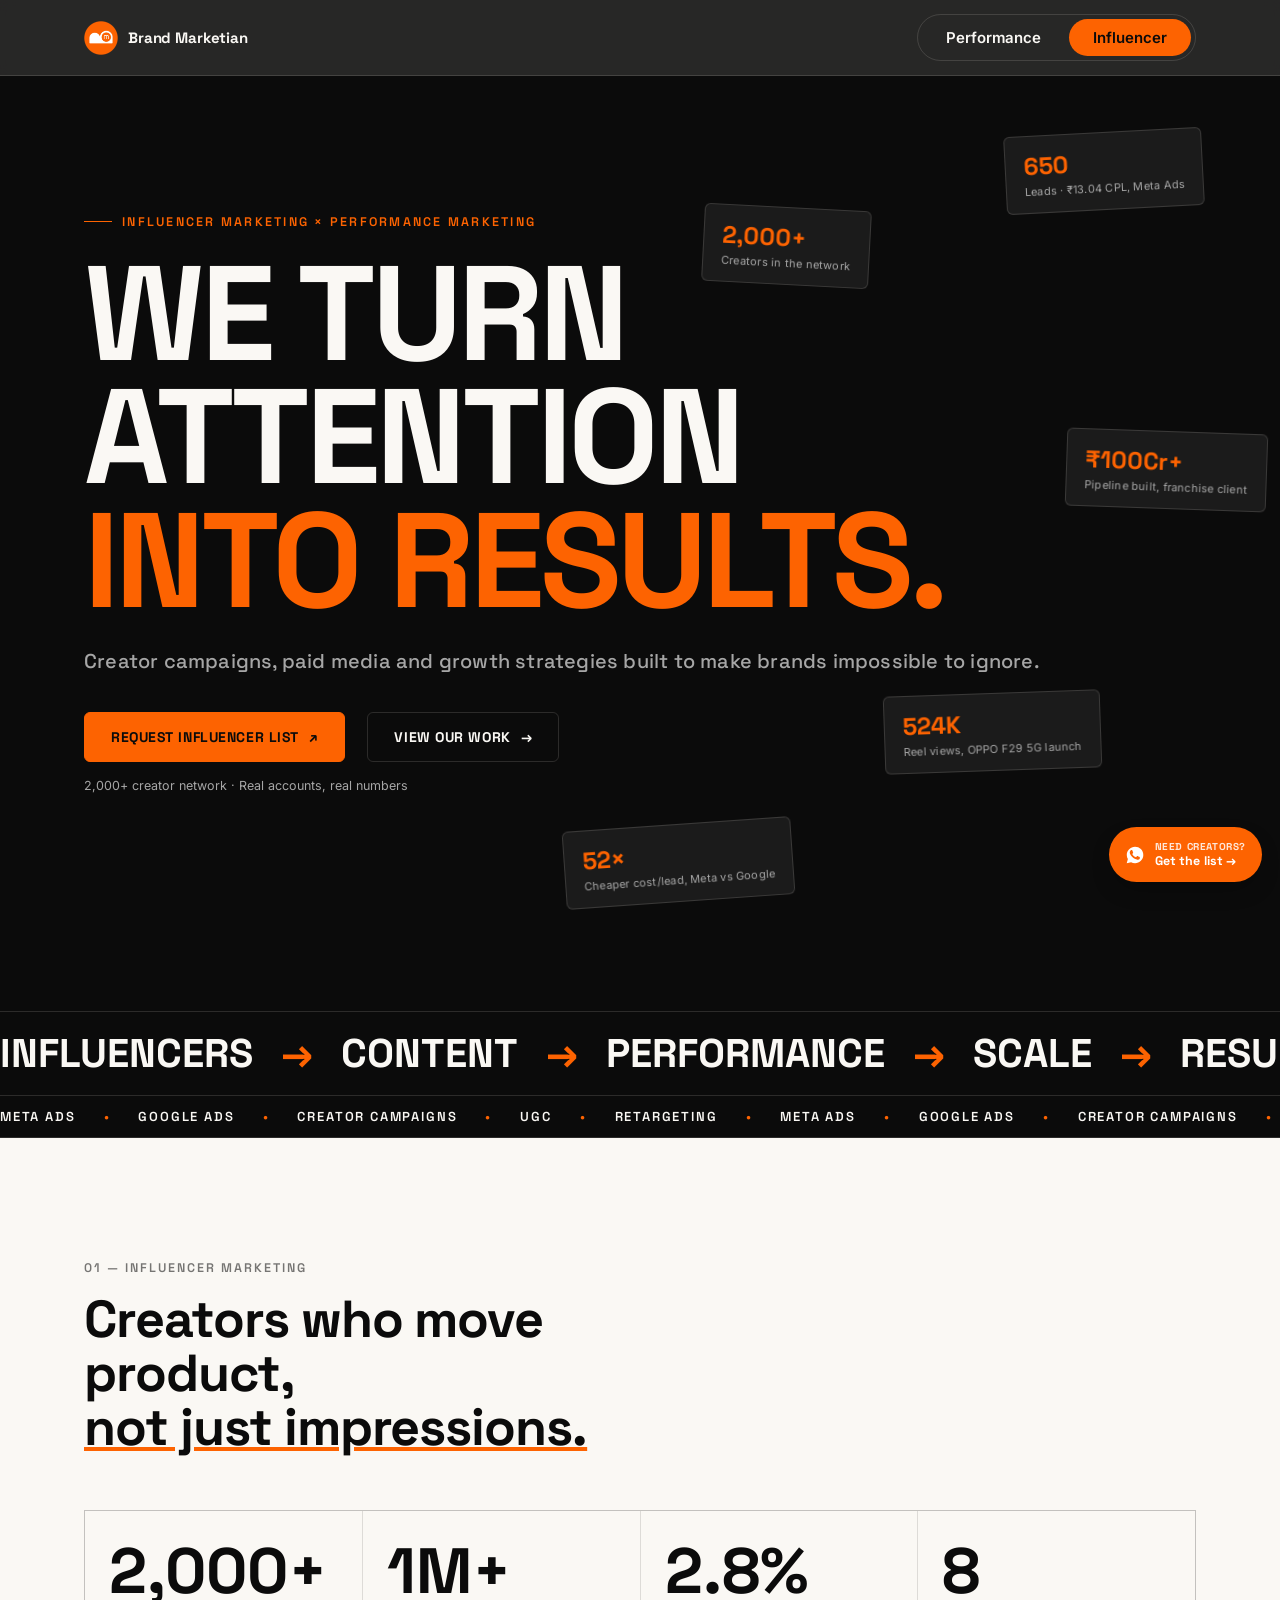
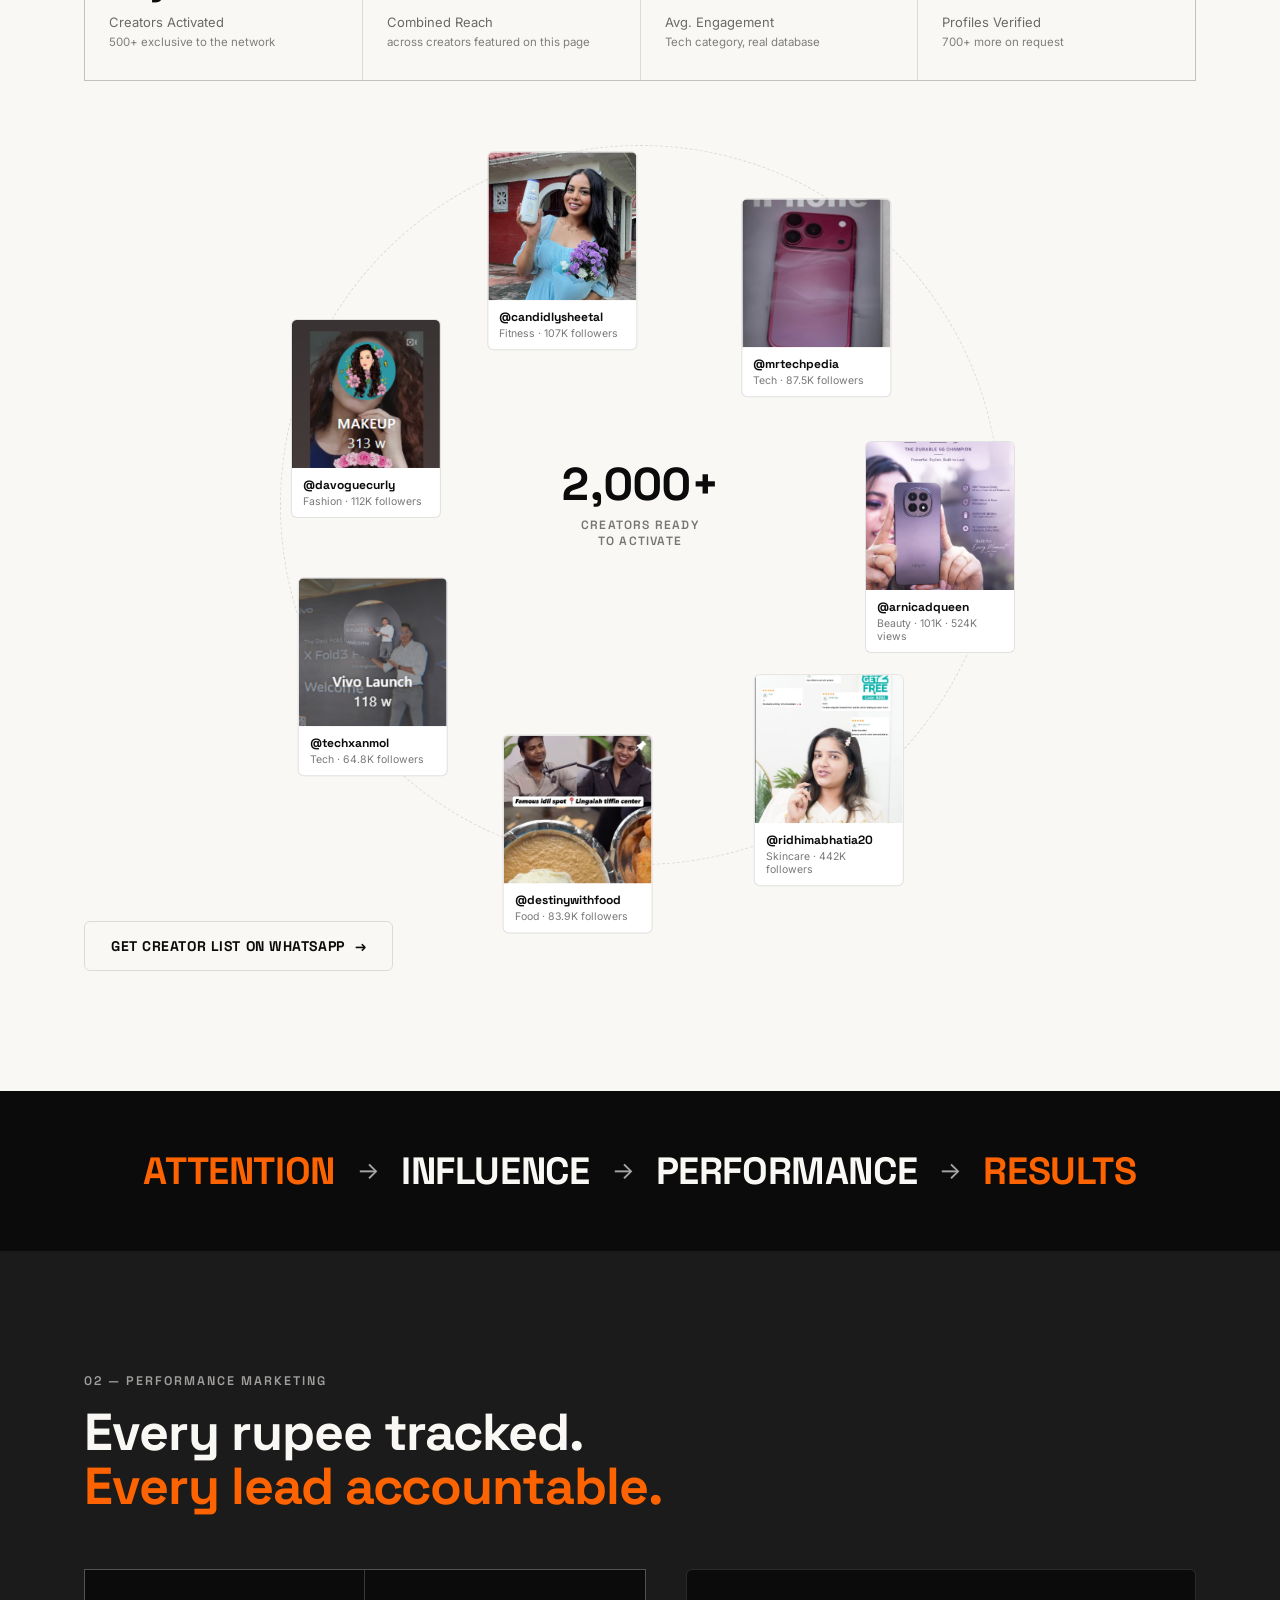
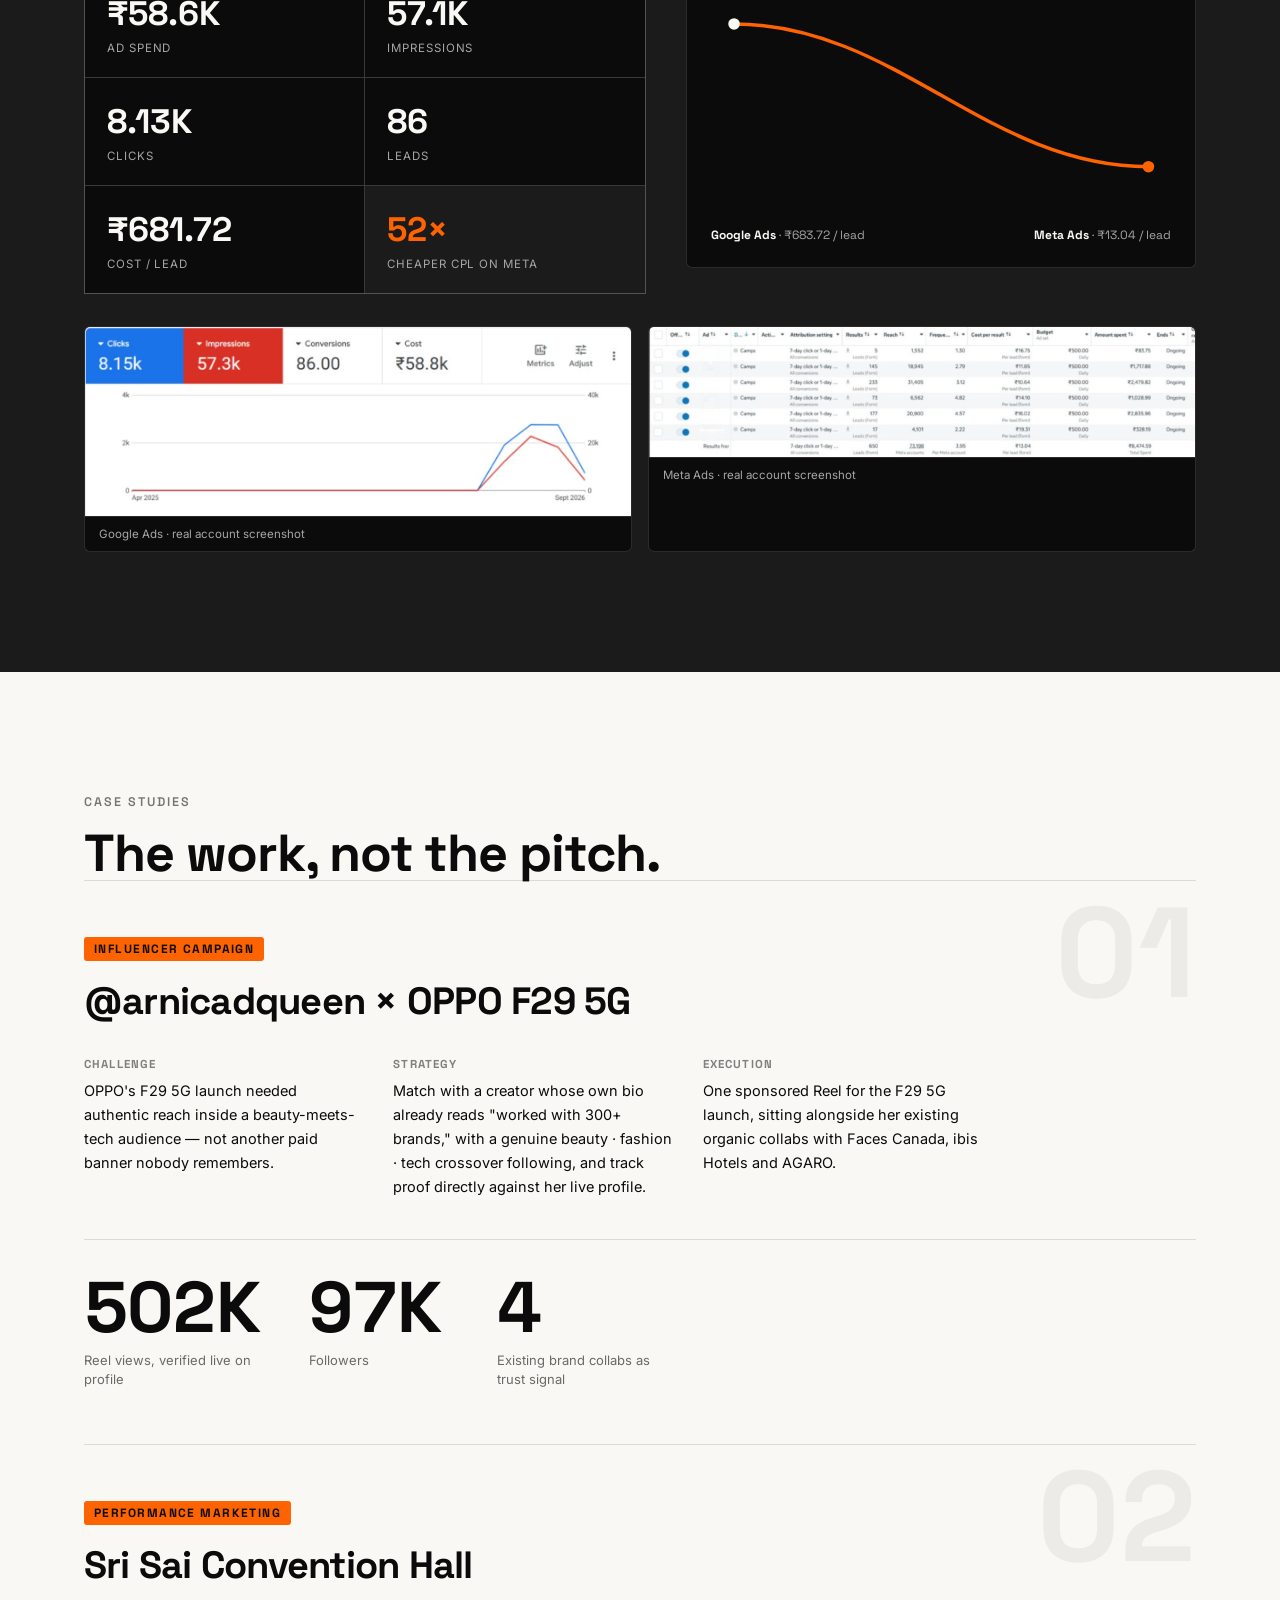
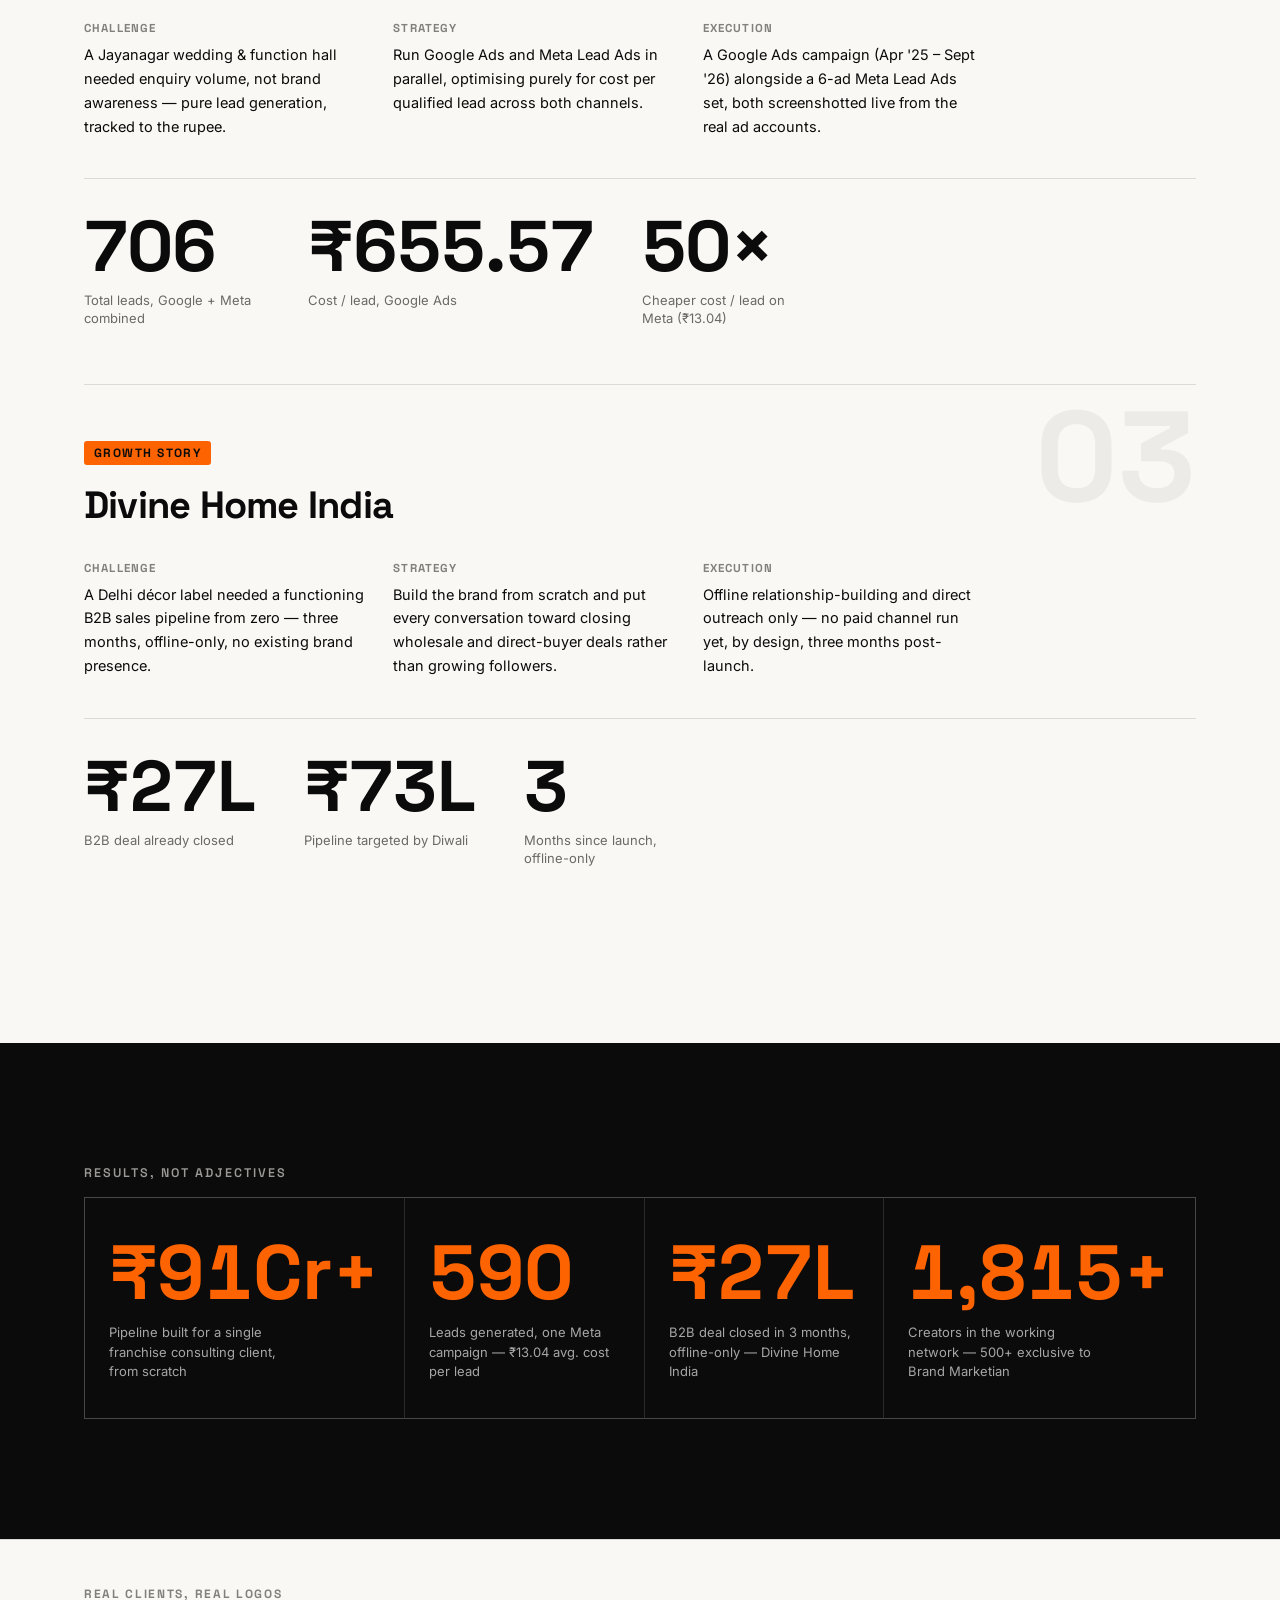
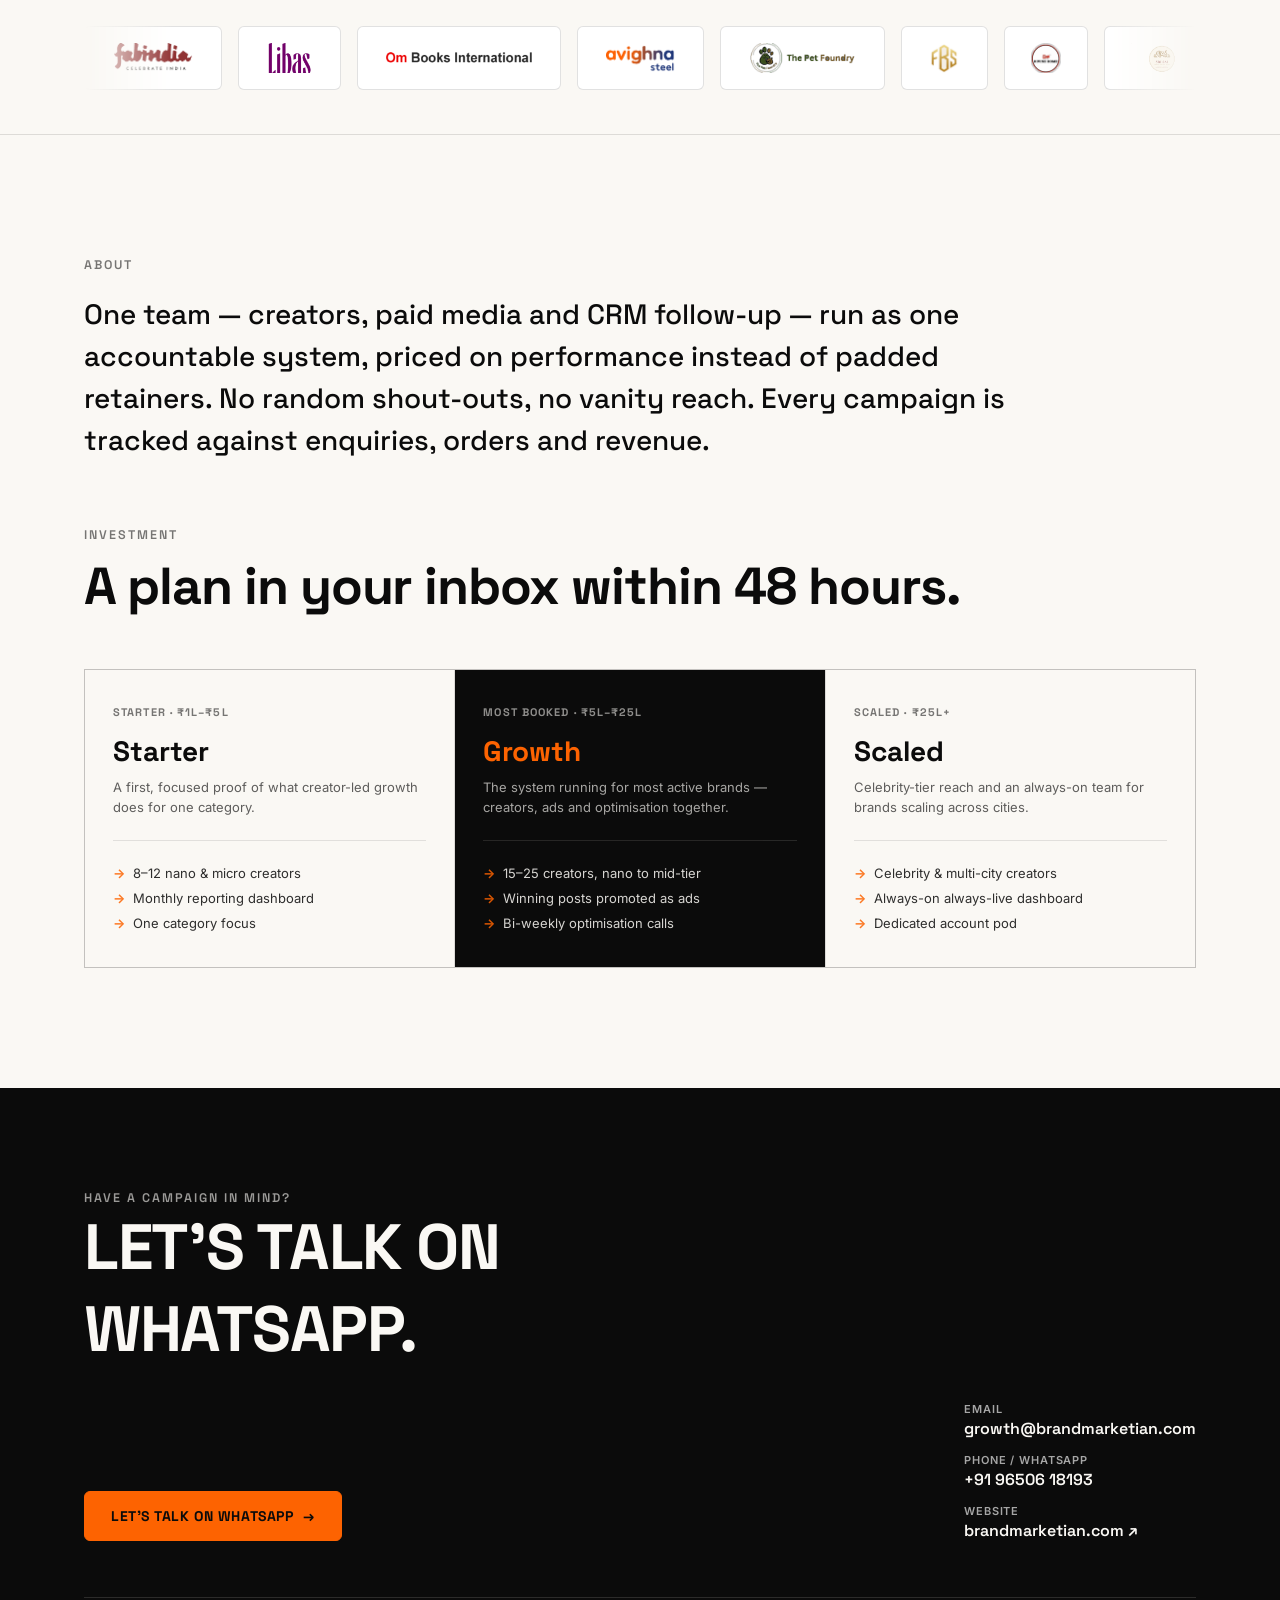
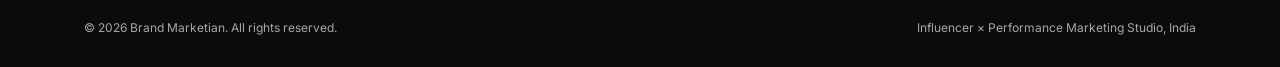
==== commit 4677fac5: "Use relative page links in the Performance/Influencer switch so it works on any server Co-Authored-B" ====
--- a/site/influencer.html
+++ b/site/influencer.html
@@ -322,7 +322,7 @@
       <img src="logos/marketian-mark.png" alt="">
       <span>Brand Marketian</span>
     </a>
-    <div class="nav-switch" role="navigation" aria-label="Portfolio sections"><a href="/">Performance</a><a href="/influencer" aria-current="page">Influencer</a></div>
+    <div class="nav-switch" role="navigation" aria-label="Portfolio sections"><a href="index.html">Performance</a><a href="influencer.html" aria-current="page">Influencer</a></div>
   </div>
 </nav>
 
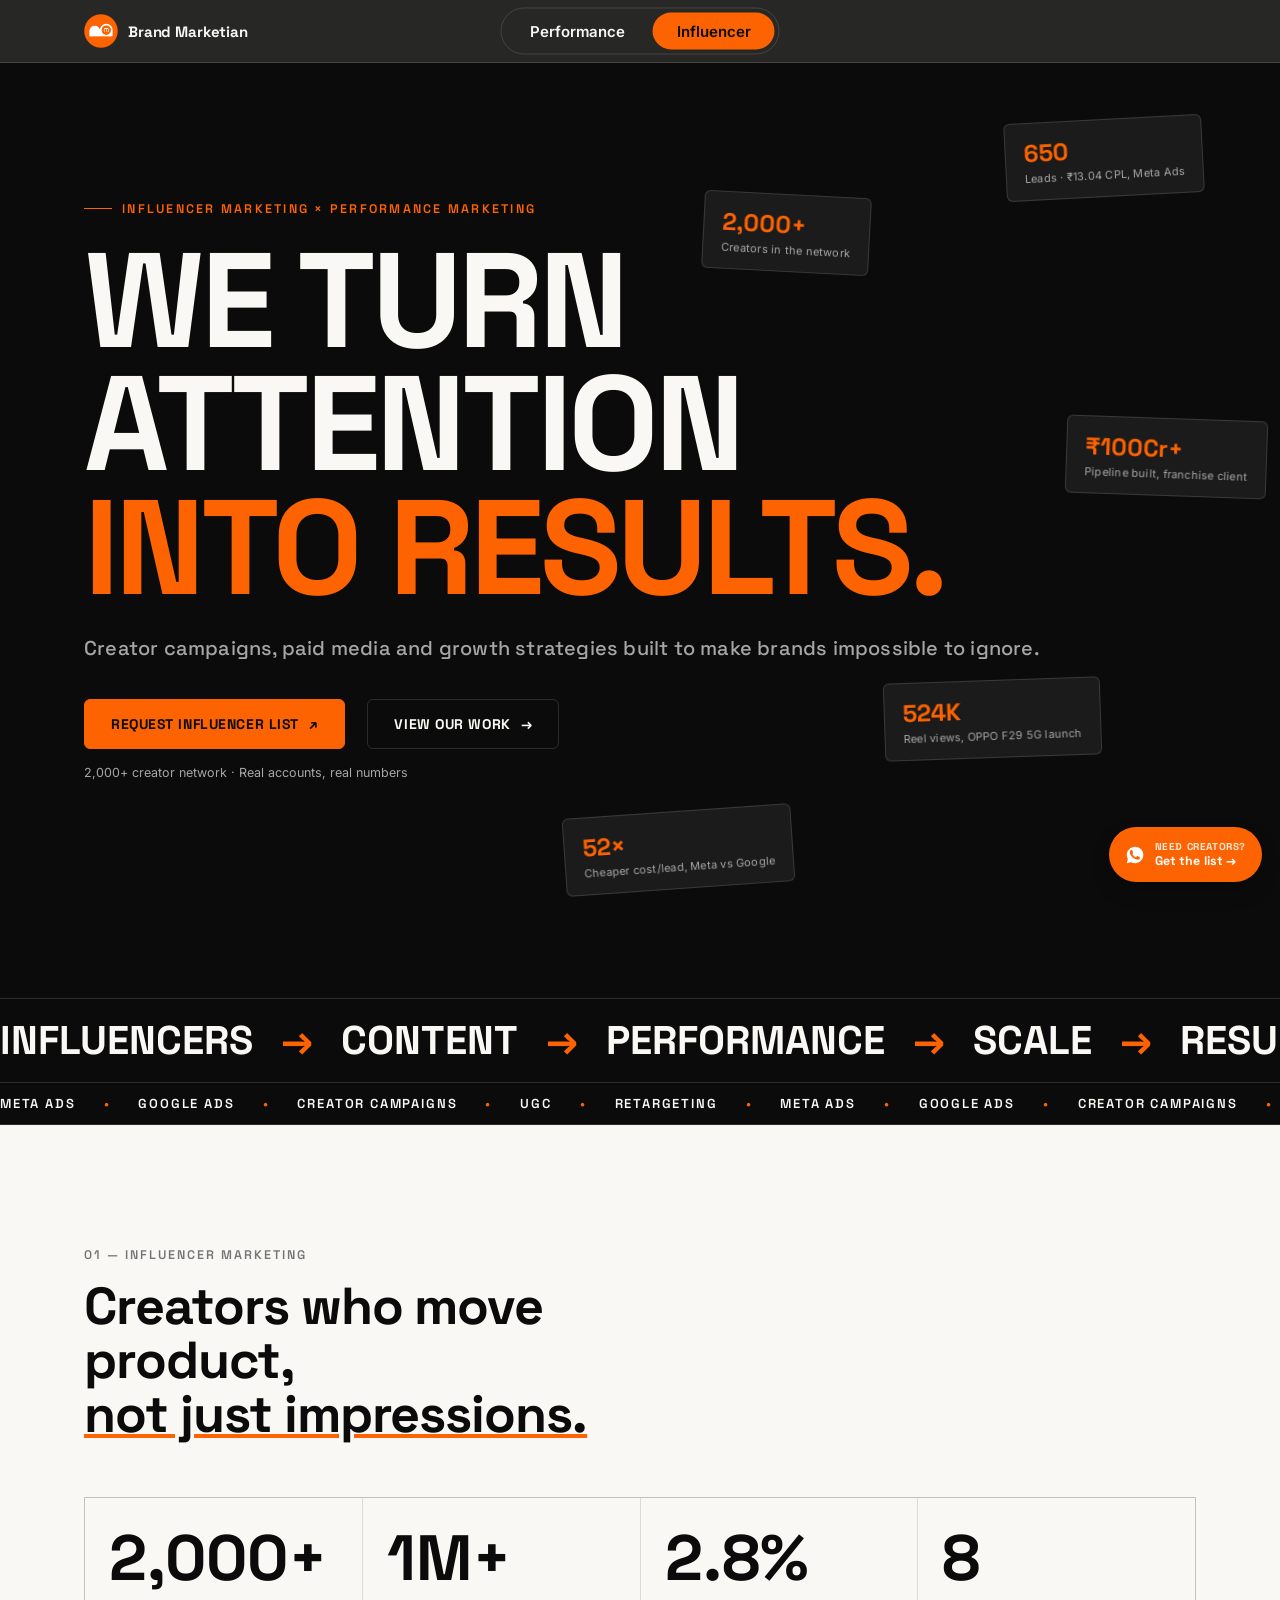
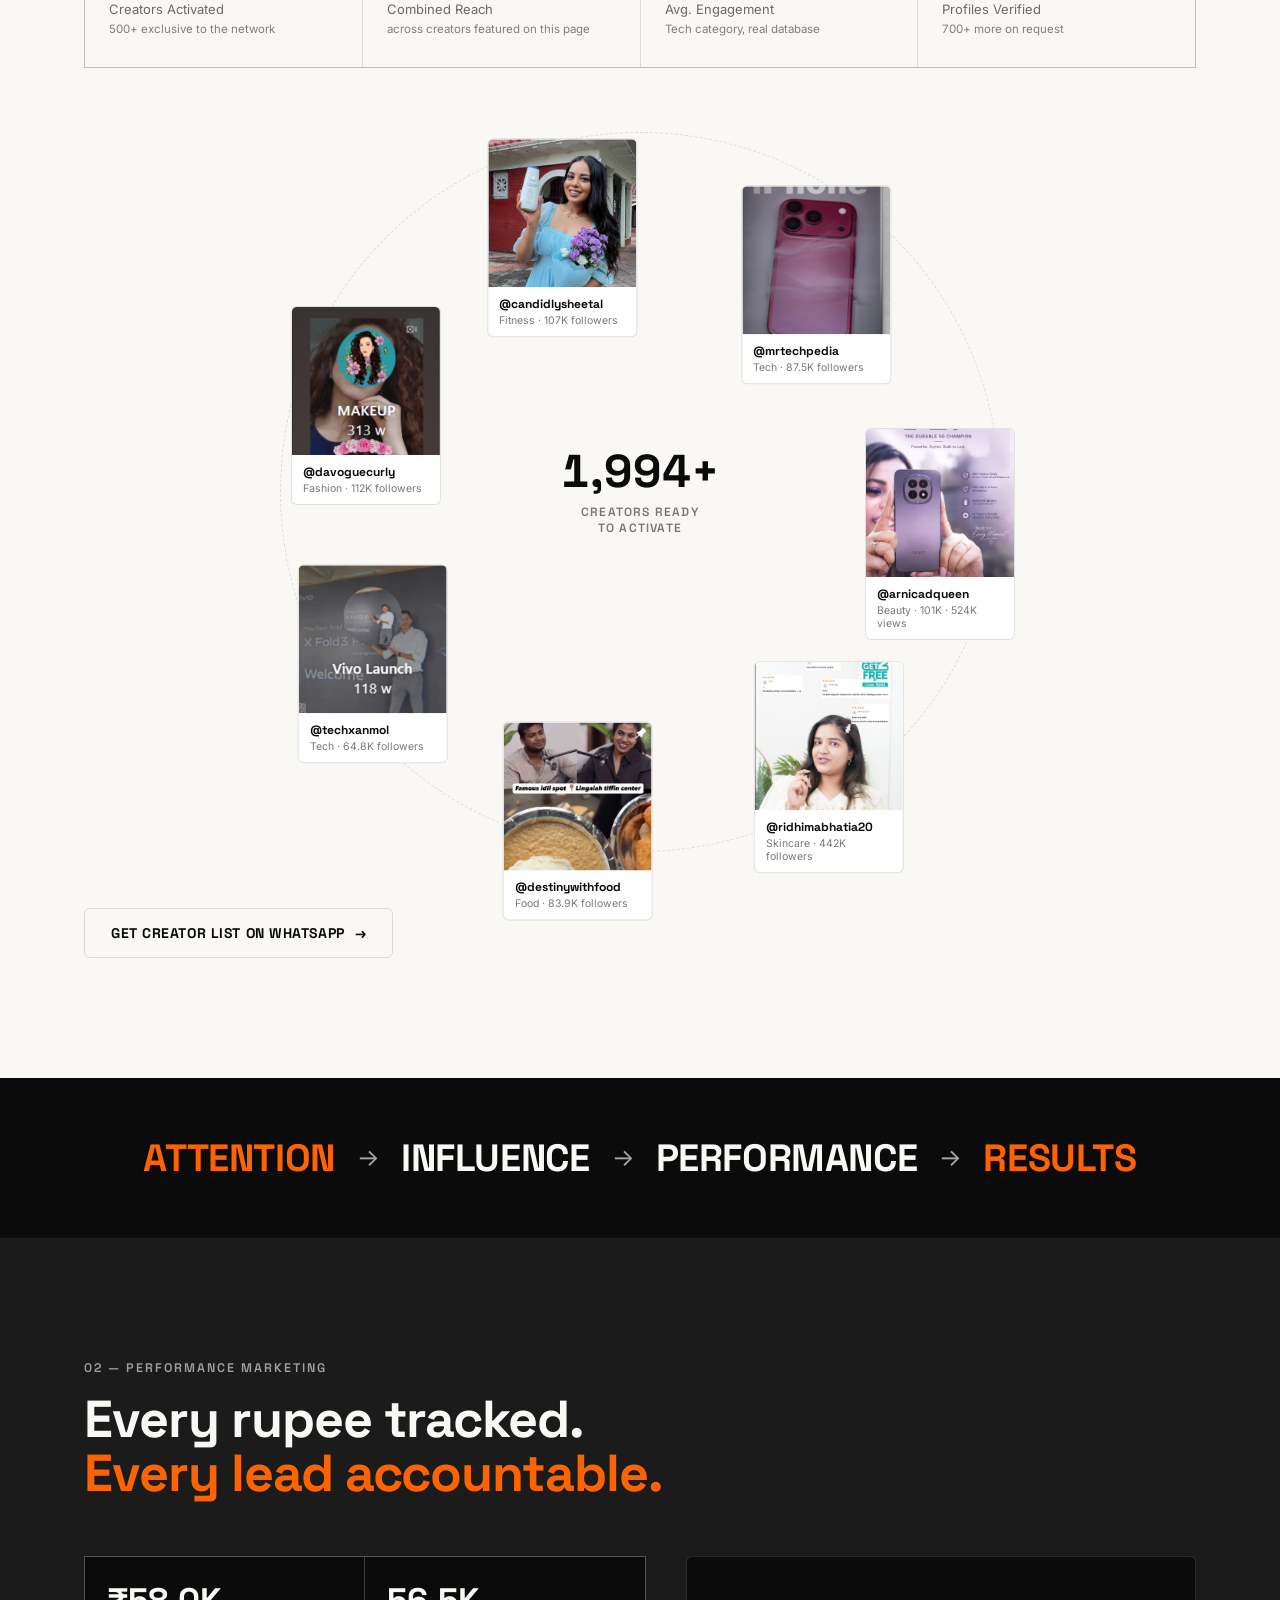
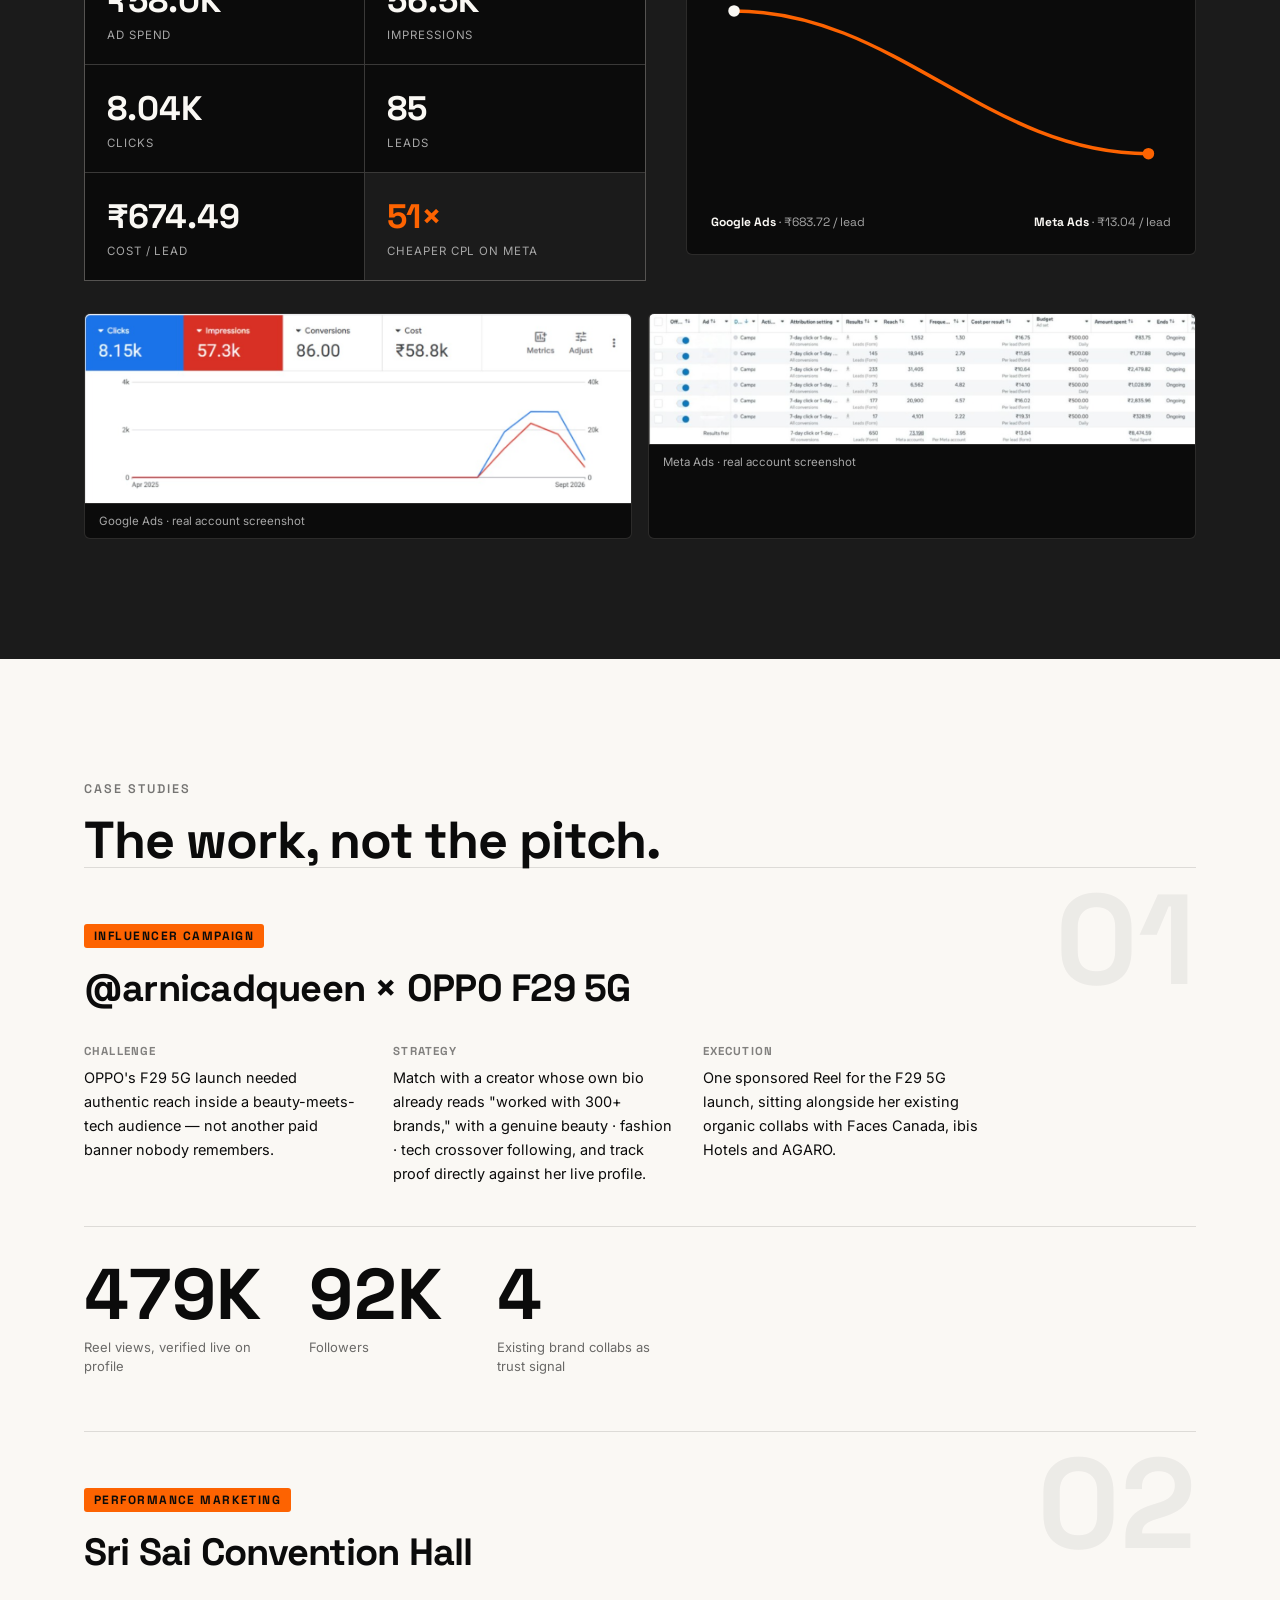
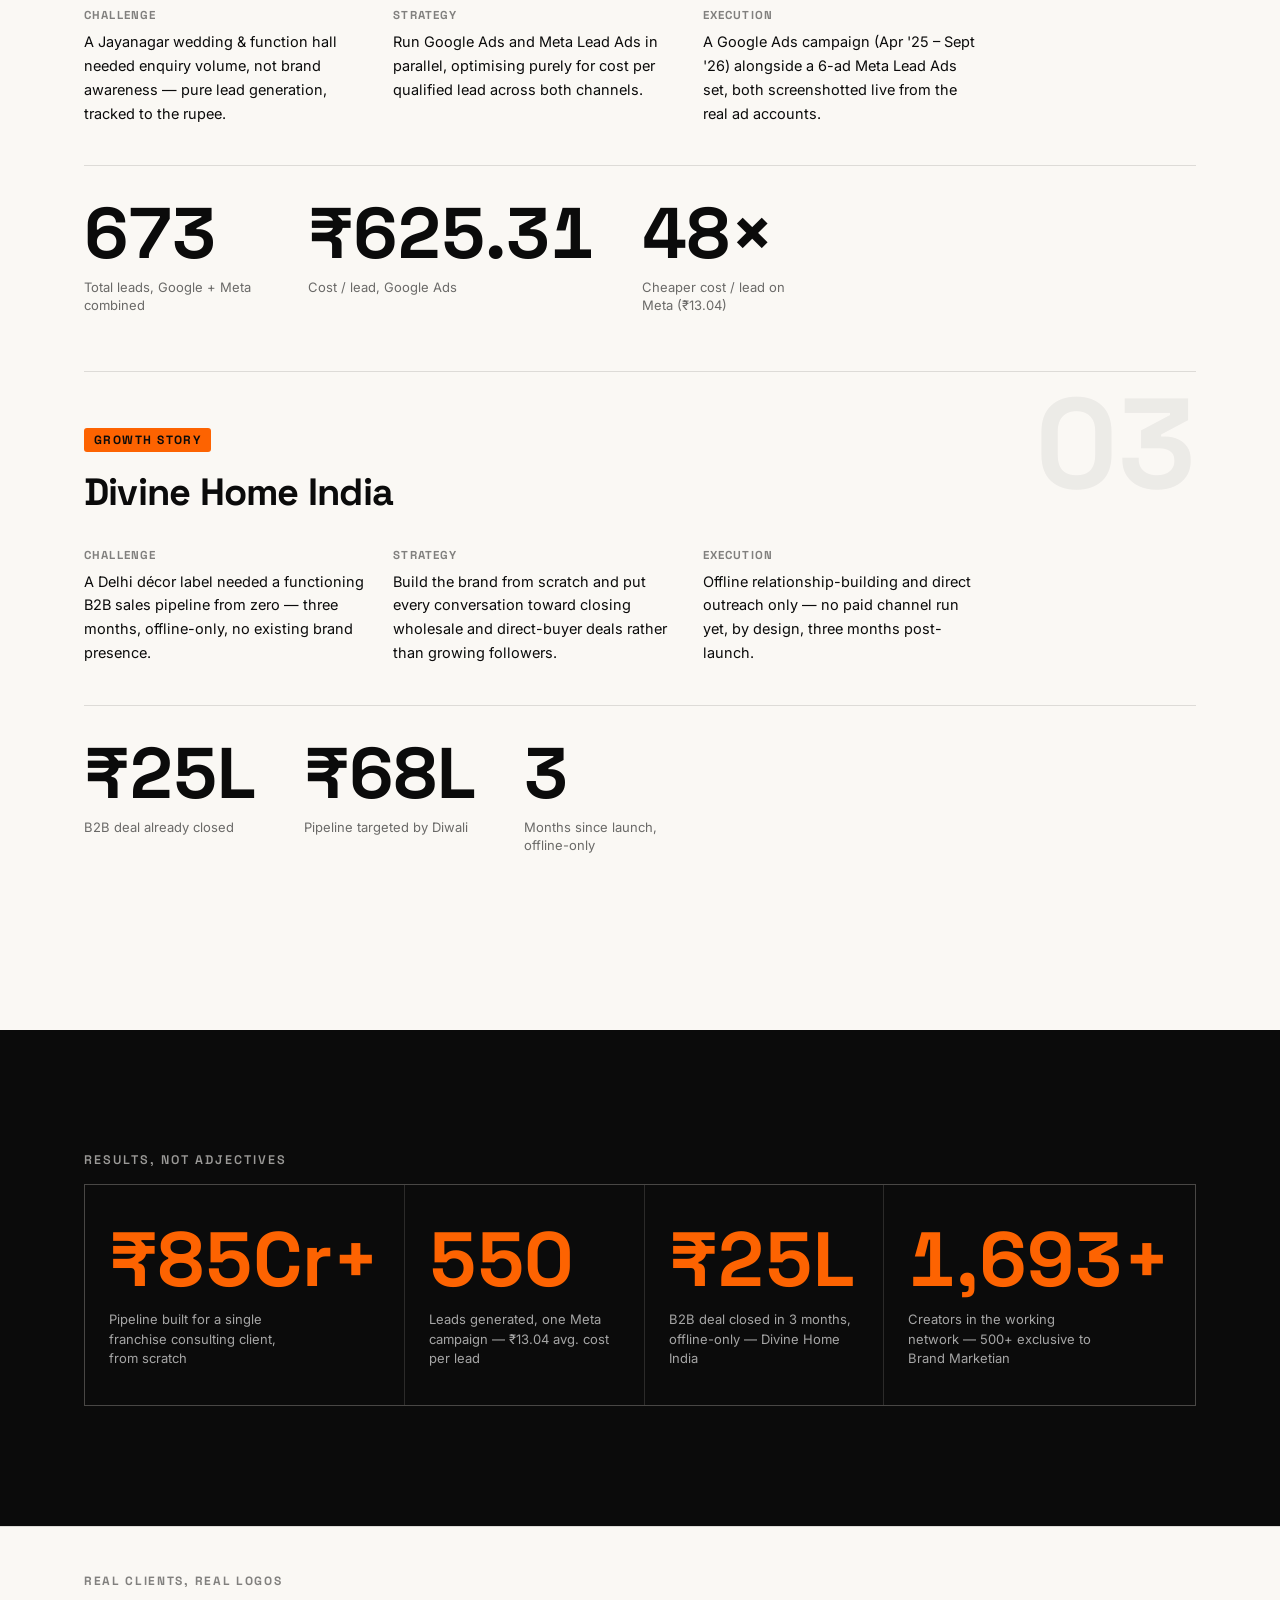
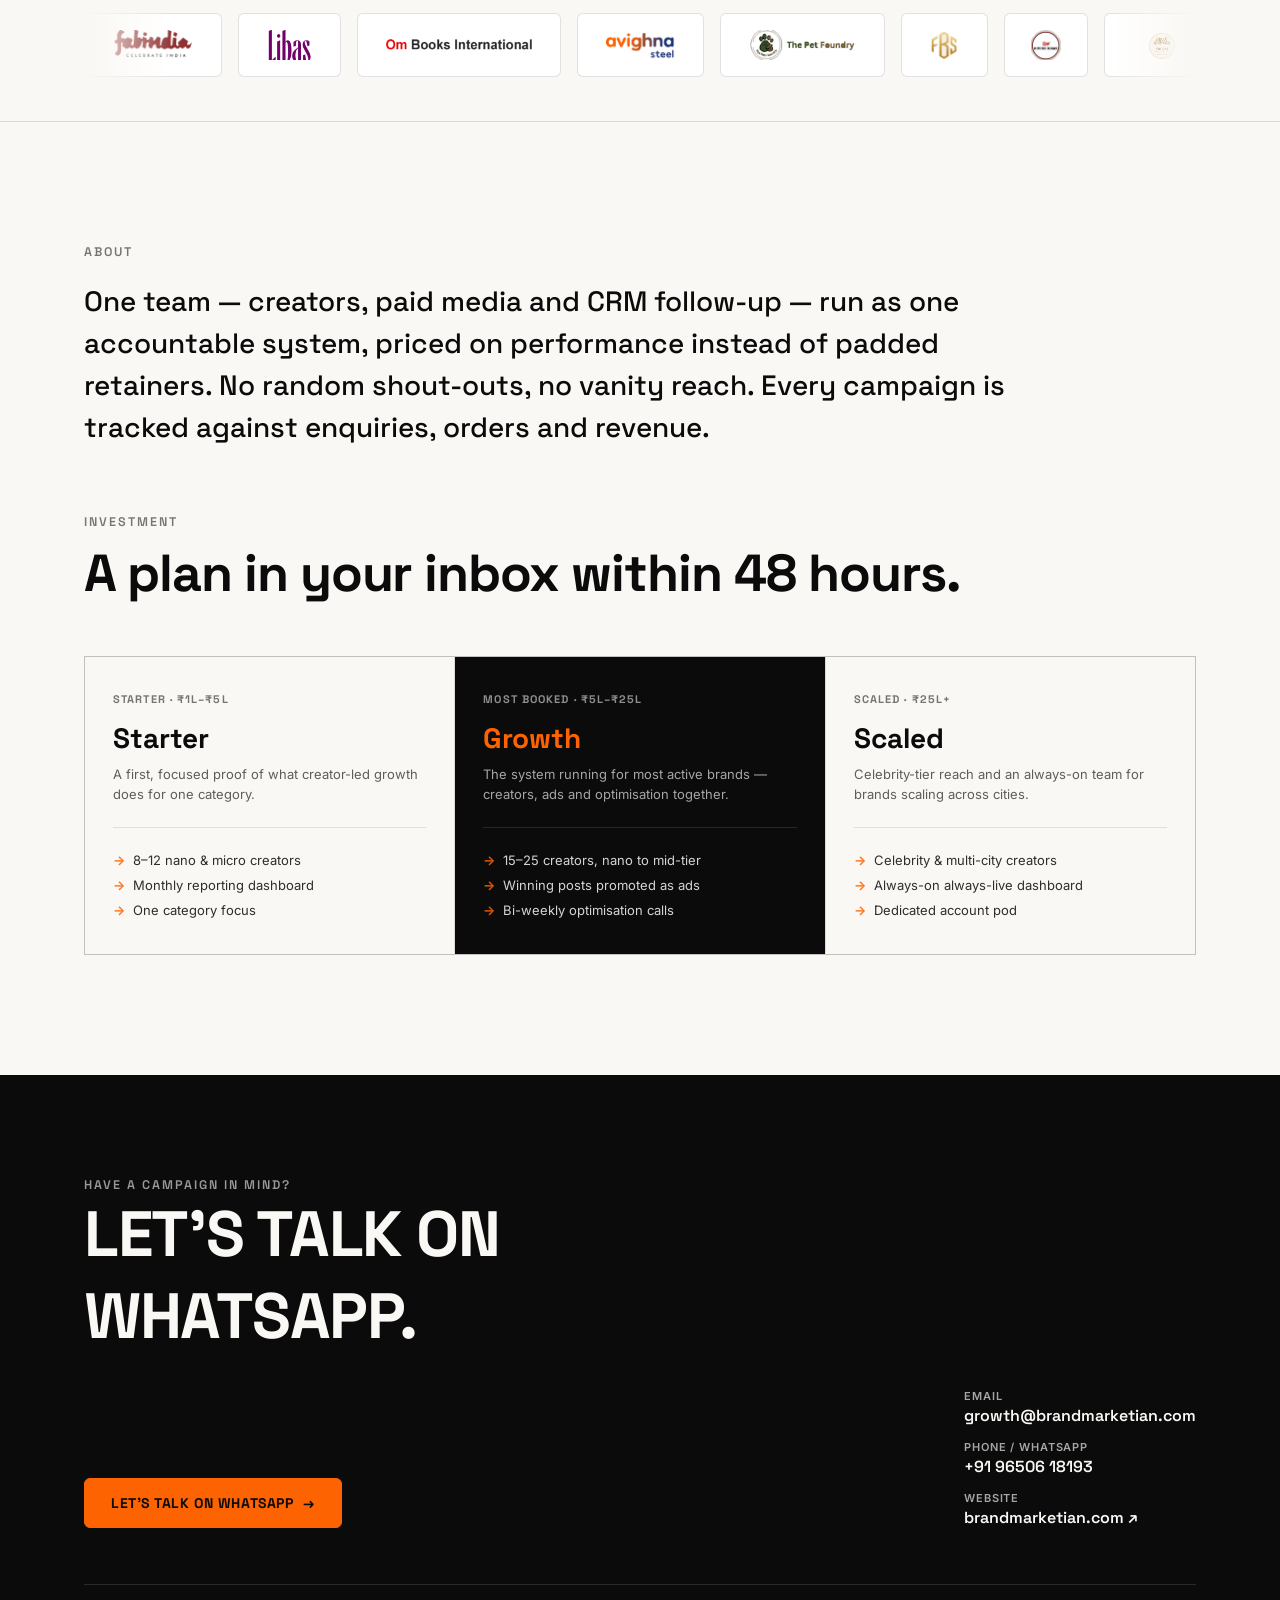
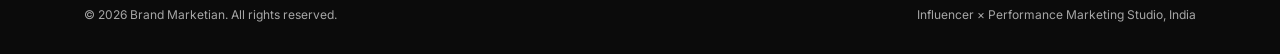
==== commit 9d379758: "Center the Performance/Influencer switch on both pages, desktop and mobile Co-Authored-By: Claude So" ====
--- a/site/influencer.html
+++ b/site/influencer.html
@@ -78,6 +78,14 @@
   .nav-switch a:hover{color:var(--orange);}
   .nav-switch a[aria-current]{background:var(--orange);color:var(--ink);}
   .nav-switch a[aria-current]:hover{color:var(--ink);}
+  .nav .wrap{position:relative;}
+  .nav-switch{position:absolute;left:50%;top:50%;transform:translate(-50%,-50%);}
+  @media (max-width:760px){
+    .nav .wrap{flex-wrap:wrap;justify-content:center;}
+    .nav-brand{margin-right:auto;}
+    .nav-switch{position:static;transform:none;order:3;flex:1 1 100%;font-size:14px;}
+    .nav-switch a{flex:1;text-align:center;padding:10px 12px;}
+  }
   .nav-links{display:flex;gap:28px;flex-wrap:wrap;}
   .nav-links a{
     font-family:"Space Grotesk";font-size:12.5px;font-weight:600;letter-spacing:.1em;text-transform:uppercase;
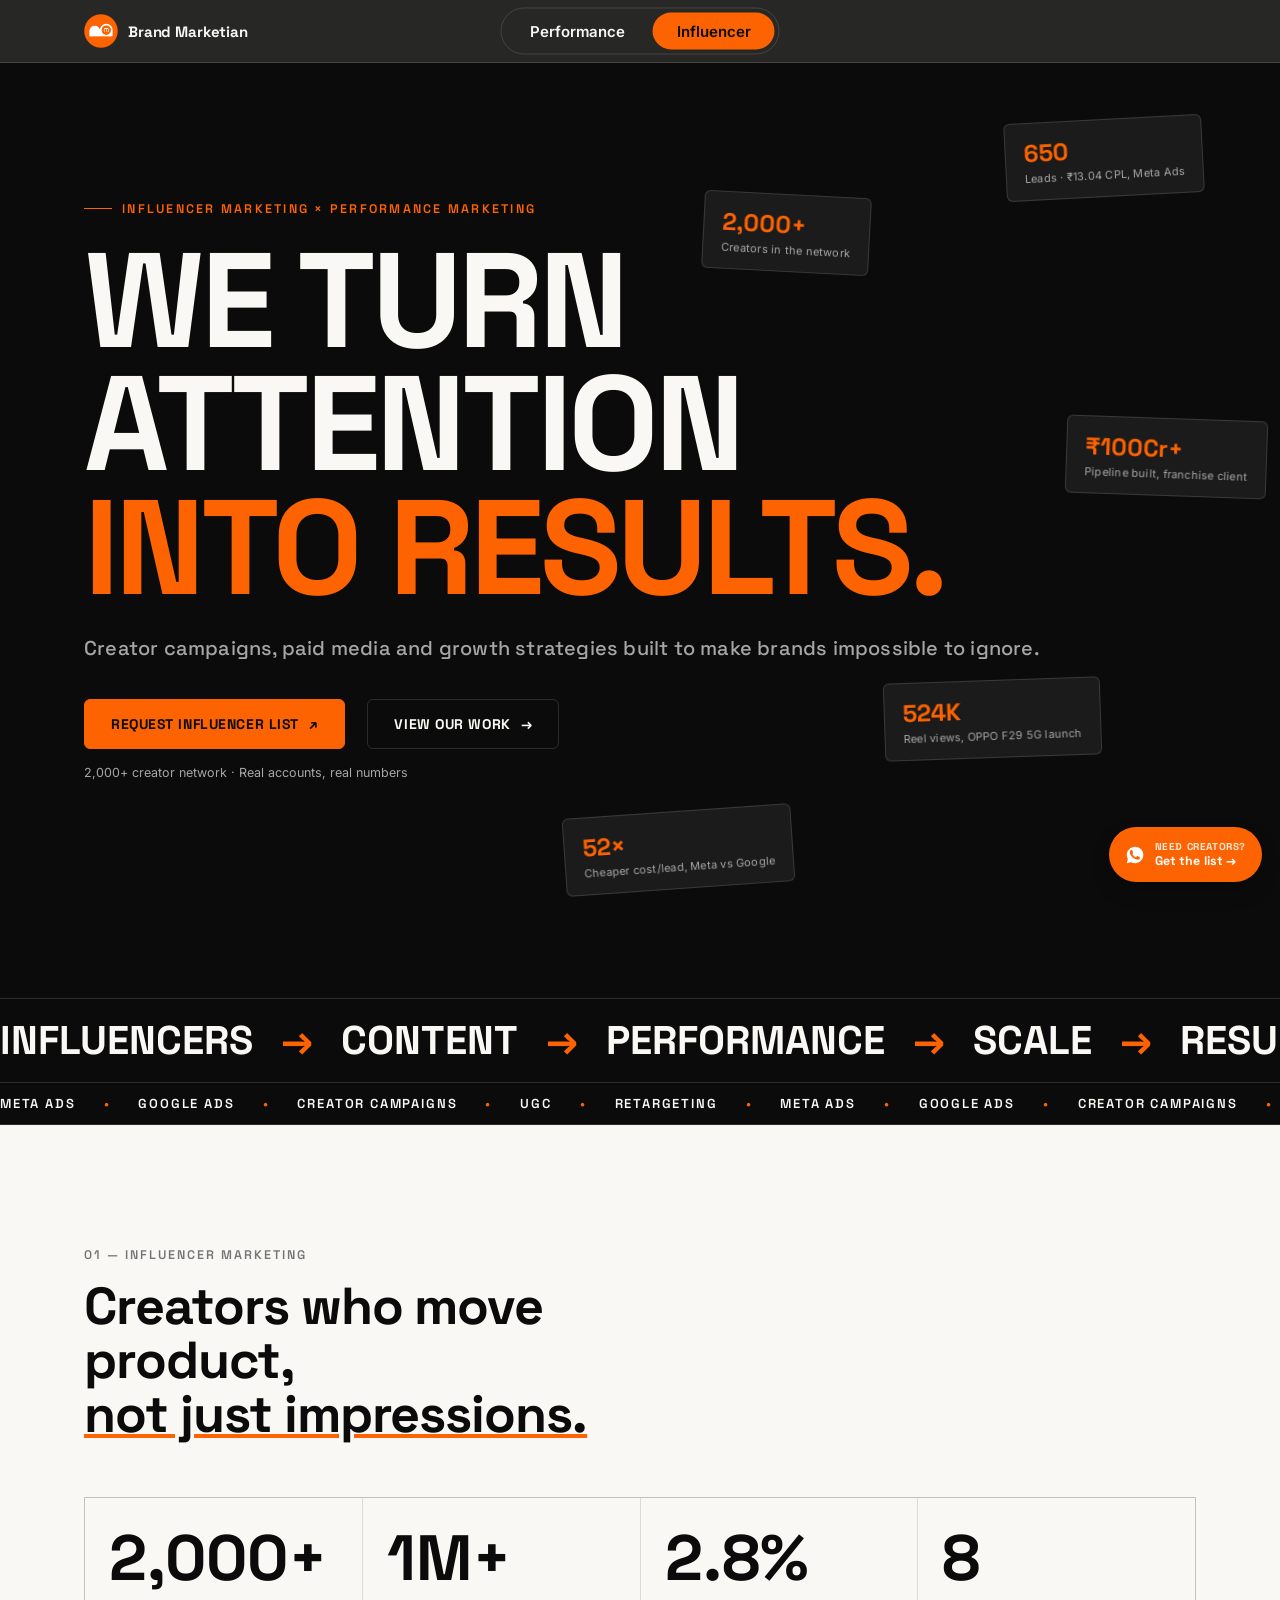
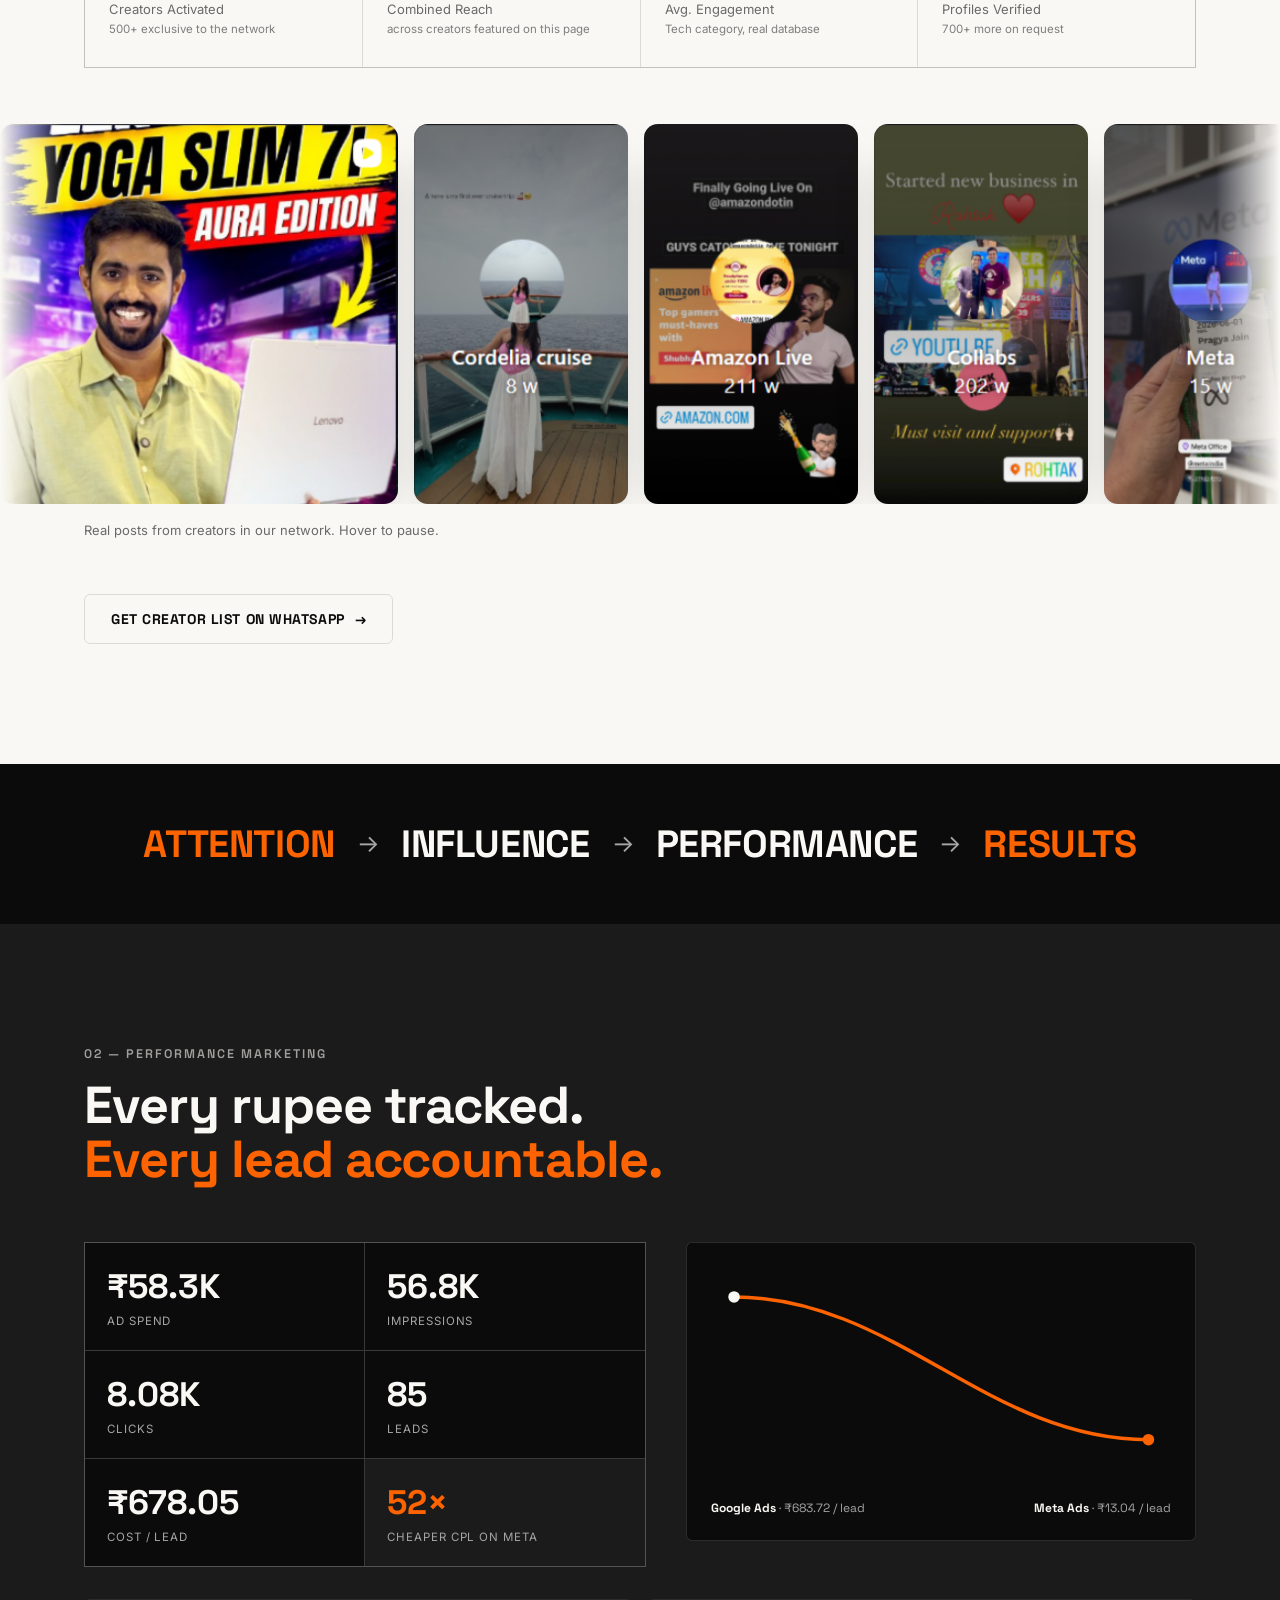
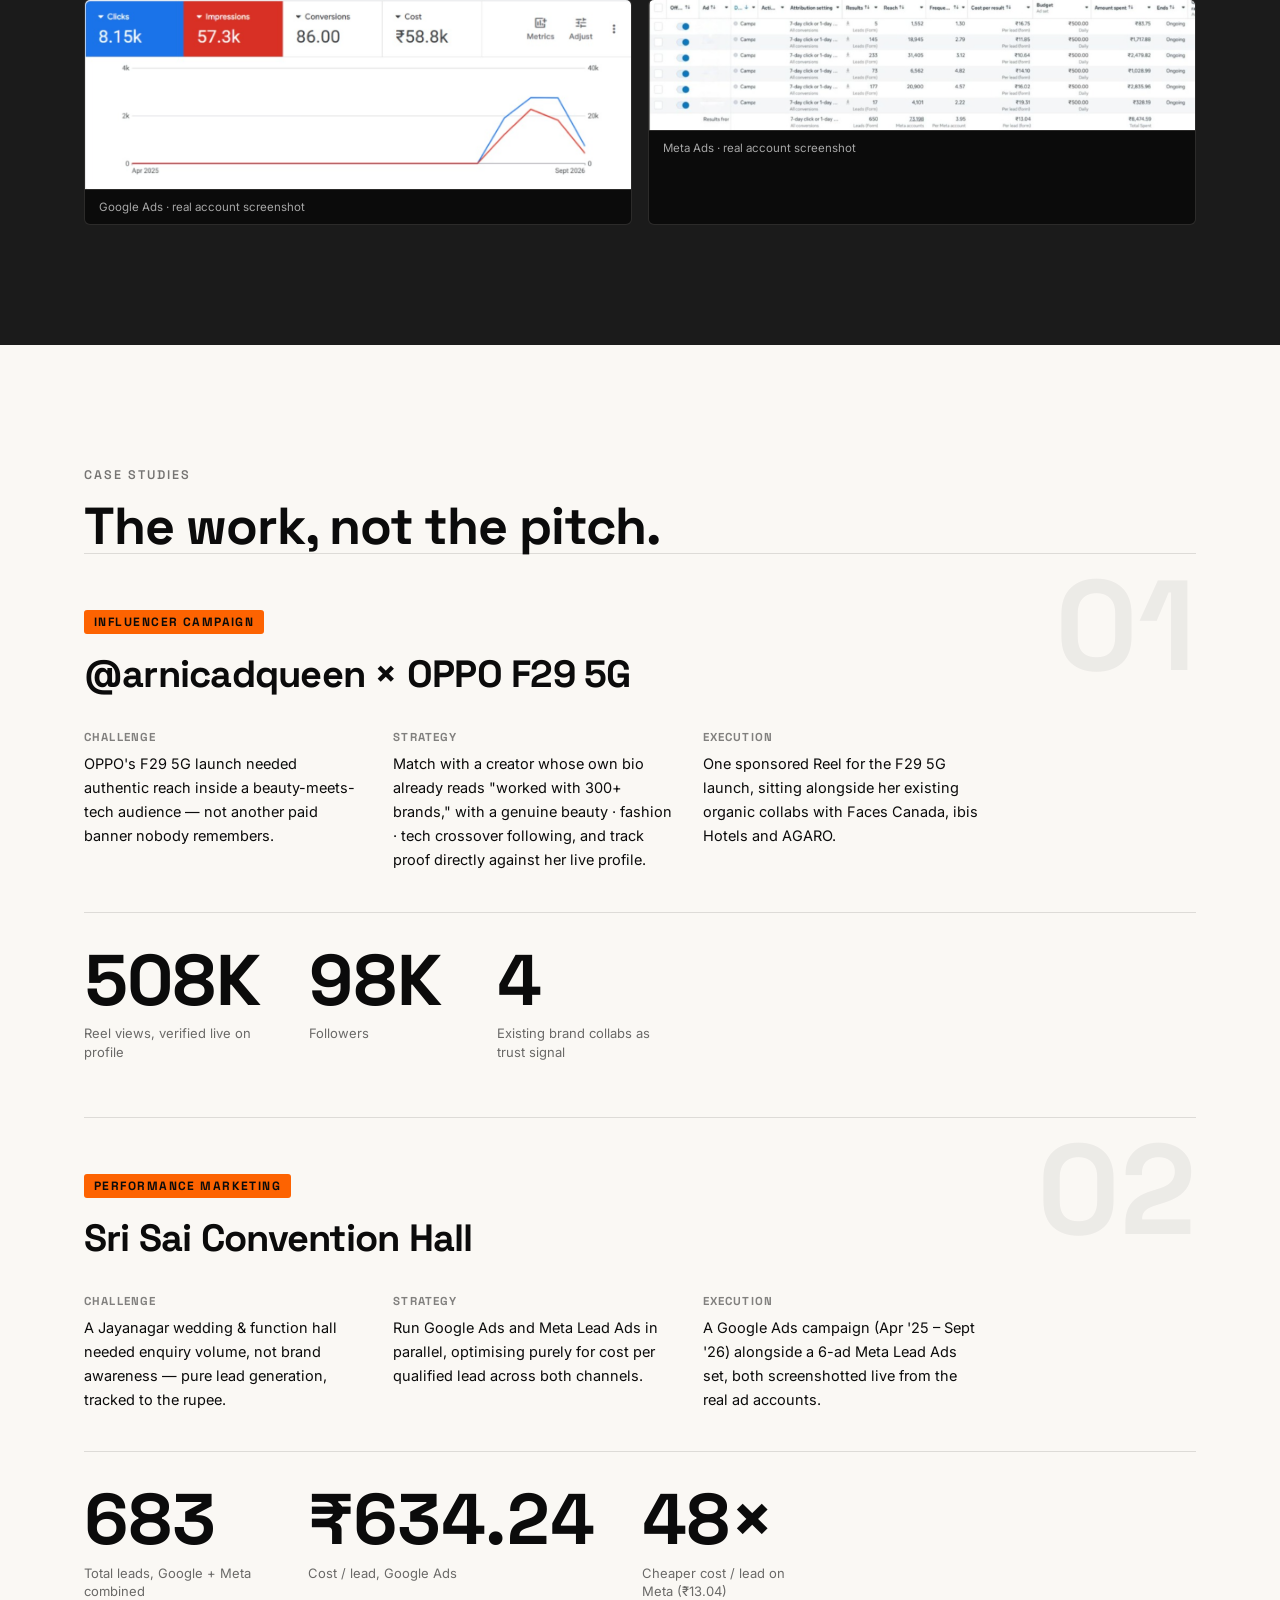
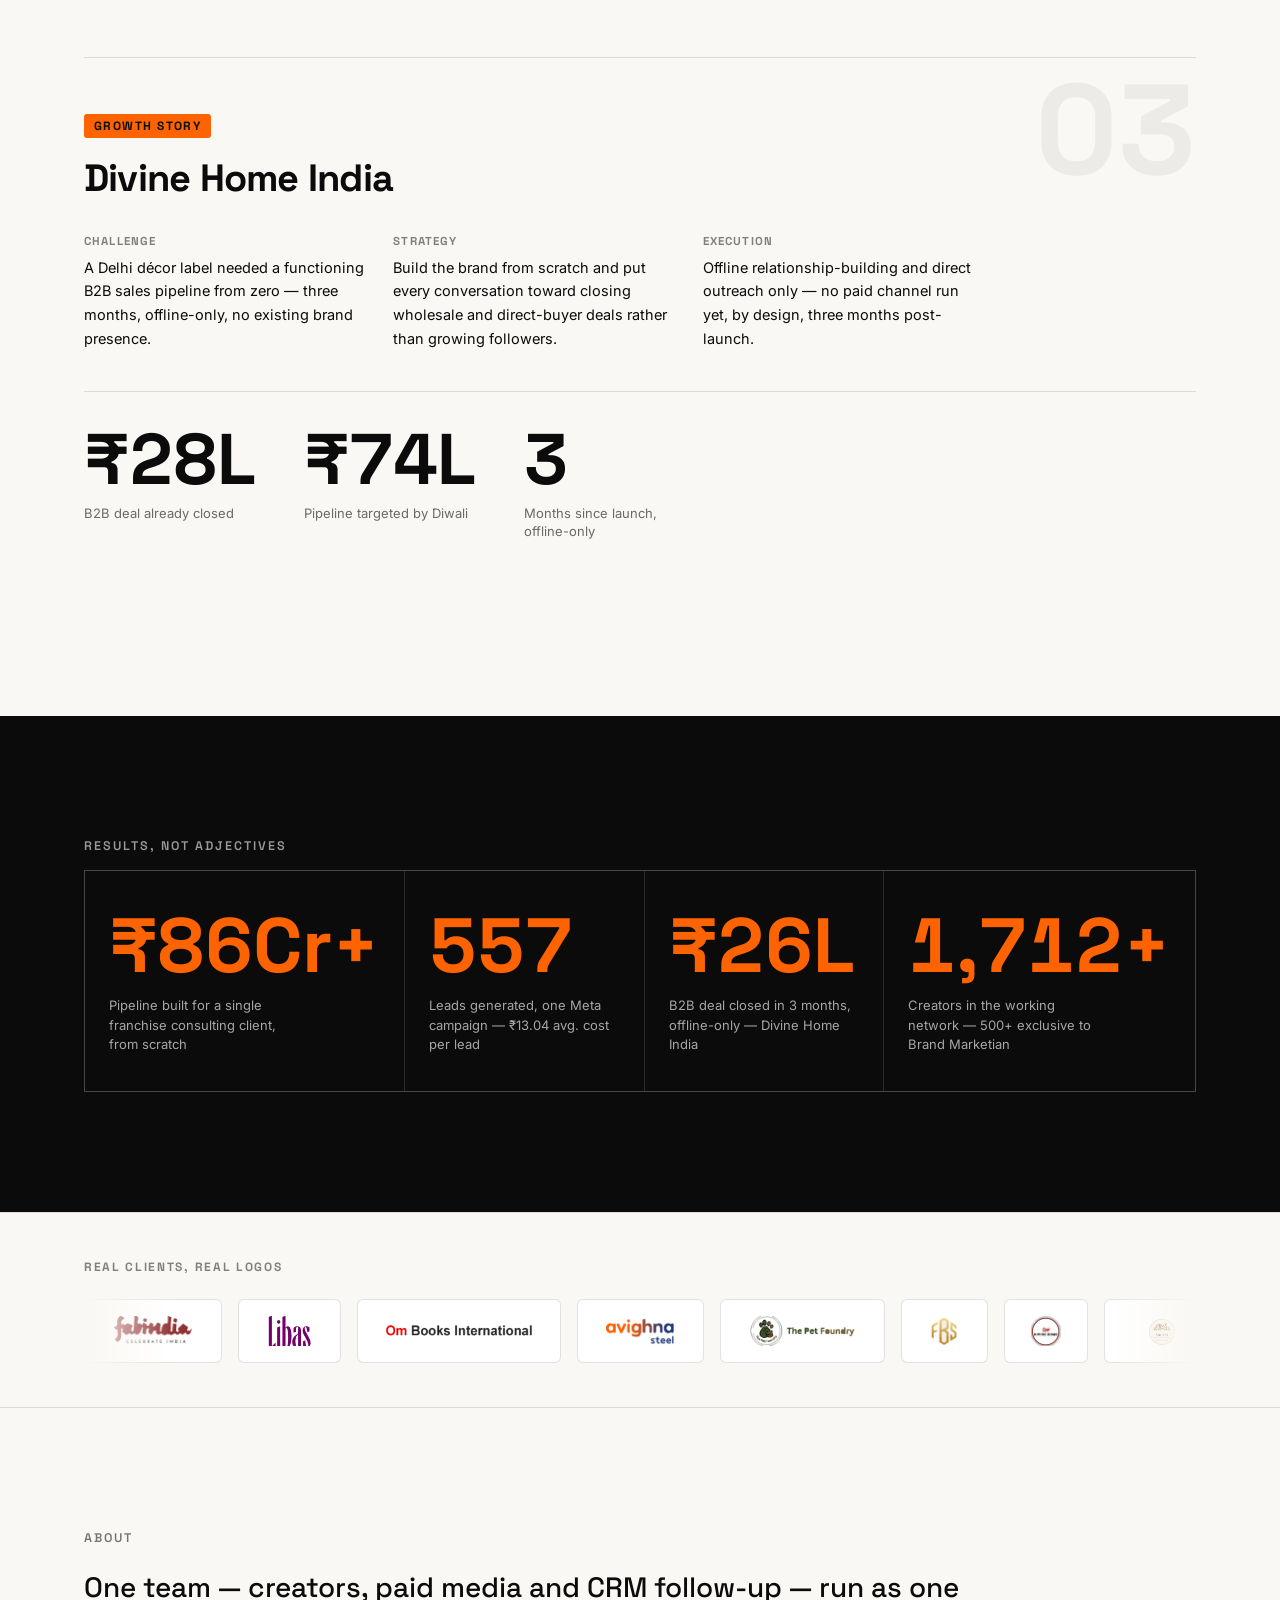
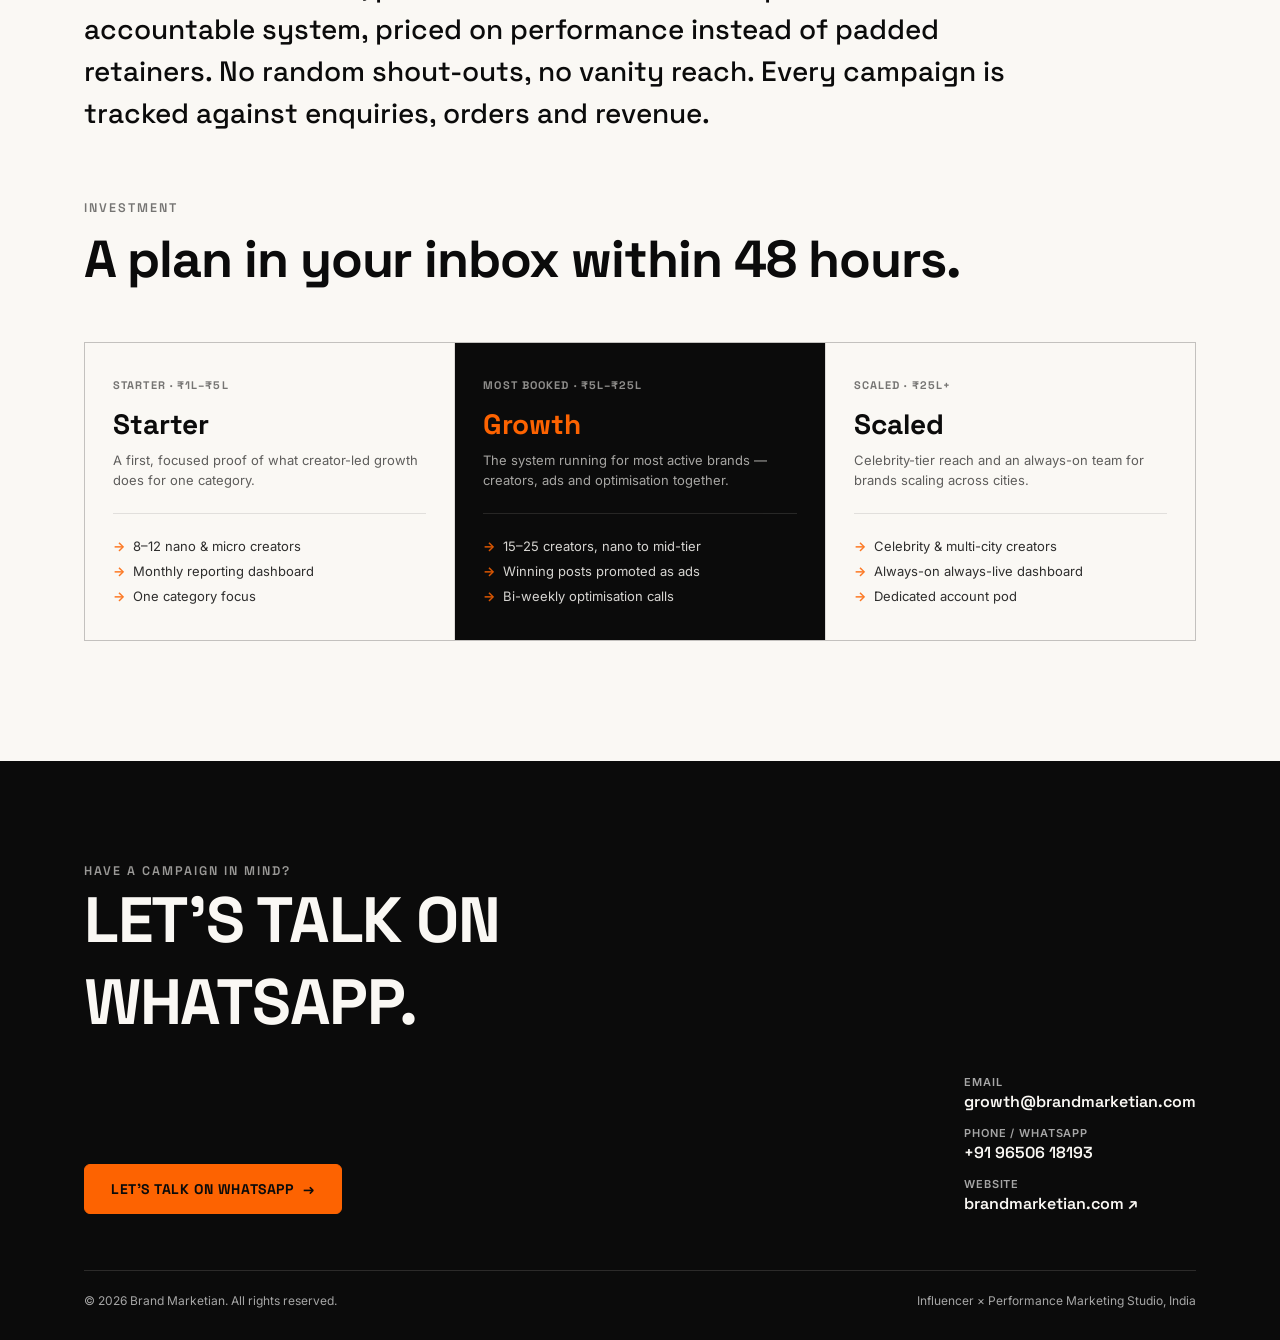
==== commit f6eb9b06: "Influencer page: replace creator orbit with auto-scrolling creator content marquee Co-Authored-By: C" ====
--- a/site/influencer.html
+++ b/site/influencer.html
@@ -154,6 +154,20 @@
   .stat-v{display:block;font-family:"Space Grotesk";font-size:clamp(40px,5vw,64px);font-weight:700;line-height:1;}
   .stat-l{display:block;margin-top:10px;font-size:13px;color:var(--ink);opacity:.6;line-height:1.5;}
   .stat-l small{display:block;font-size:11.5px;opacity:.85;margin-top:2px;}
+
+  html,body{overflow-x:clip;}
+  /* ---------- creator content marquee ---------- */
+  .creator-mq{margin:56px calc(50% - 50vw) 0;overflow:hidden;-webkit-mask-image:linear-gradient(90deg,transparent,#000 5%,#000 95%,transparent);mask-image:linear-gradient(90deg,transparent,#000 5%,#000 95%,transparent);}
+  .cmq-track{display:flex;width:max-content;animation:cmq-scroll 80s linear infinite;}
+  .cmq-dup{display:contents;}
+  .creator-mq:hover .cmq-track,.creator-mq:focus-within .cmq-track{animation-play-state:paused;}
+  @keyframes cmq-scroll{to{transform:translateX(-50%);}}
+  .cm{display:block;flex:none;margin-right:16px;height:380px;border-radius:14px;overflow:hidden;background:#e9e9ec;box-shadow:0 18px 40px -24px rgba(10,10,10,.55);transition:transform .35s ease,box-shadow .35s ease;}
+  a.cm:hover{transform:translateY(-6px);box-shadow:0 26px 44px -22px rgba(253,99,1,.55);}
+  .cm img{display:block;height:100%;width:auto;}
+  .creator-mq-note{margin-top:18px;font-size:13px;opacity:.6;}
+  @media (max-width:760px){.cm{height:280px;margin-right:12px;}.creator-mq{margin-top:40px;}}
+  @media (prefers-reduced-motion:reduce){.creator-mq{overflow-x:auto;-webkit-mask-image:none;mask-image:none;}.cmq-track{animation:none;}.cmq-dup{display:none;}}
 
   /* ---------- creator orbit ---------- */
   .orbit-wrap{position:relative;margin-top:64px;display:flex;align-items:center;justify-content:center;}
@@ -381,29 +395,10 @@
       <div class="stat reveal" style="--i:3"><span class="stat-v" data-count="8">0</span><span class="stat-l">Profiles Verified<small>700+ more on request</small></span></div>
     </div>
 
-    <div class="orbit-wrap">
-      <div class="orbit" id="orbit">
-        <div class="orbit-center reveal">
-          <span class="oc-v num" data-count="2000" data-suffix="+">0</span>
-          <span class="oc-l">Creators Ready to Activate</span>
-        </div>
-        <div class="orbit-ring" id="orbitRing">
-          <div class="orbit-card" style="--ang:0deg;"><div class="oc-spin"><a href="https://www.instagram.com/arnicadqueen/" target="_blank" rel="noopener"><div class="oimg"><img src="creators/arnicadqueen-oppo.png" alt="arnicadqueen" loading="lazy"></div><div class="ocap"><b>@arnicadqueen</b><span>Beauty · 101K · 524K views</span></div></a></div></div>
-          <div class="orbit-card" style="--ang:51deg;"><div class="oc-spin"><a href="https://www.instagram.com/ridhimabhatia20/" target="_blank" rel="noopener"><div class="oimg"><img src="creators/ridhimabhatia20-skincare.png" alt="ridhimabhatia20" loading="lazy"></div><div class="ocap"><b>@ridhimabhatia20</b><span>Skincare · 442K followers</span></div></a></div></div>
-          <div class="orbit-card" style="--ang:102deg;"><div class="oc-spin"><a href="https://www.instagram.com/destinywithfood/" target="_blank" rel="noopener"><div class="oimg"><img src="creators/destinywithfood-idli.png" alt="destinywithfood" loading="lazy"></div><div class="ocap"><b>@destinywithfood</b><span>Food · 83.9K followers</span></div></a></div></div>
-          <div class="orbit-card" style="--ang:153deg;"><div class="oc-spin"><a href="https://www.instagram.com/techxanmol/" target="_blank" rel="noopener"><div class="oimg"><img src="creators/techxanmol-vivo.png" alt="techxanmol" loading="lazy"></div><div class="ocap"><b>@techxanmol</b><span>Tech · 64.8K followers</span></div></a></div></div>
-          <div class="orbit-card" style="--ang:204deg;"><div class="oc-spin"><a href="https://www.instagram.com/davoguecurly/" target="_blank" rel="noopener"><div class="oimg"><img src="creators/davoguecurly-makeup.png" alt="davoguecurly" loading="lazy"></div><div class="ocap"><b>@davoguecurly</b><span>Fashion · 112K followers</span></div></a></div></div>
-          <div class="orbit-card" style="--ang:255deg;"><div class="oc-spin"><a href="https://www.instagram.com/candidlysheetal/" target="_blank" rel="noopener"><div class="oimg"><img src="creators/candidlysheetal-dove.png" alt="candidlysheetal" loading="lazy"></div><div class="ocap"><b>@candidlysheetal</b><span>Fitness · 107K followers</span></div></a></div></div>
-          <div class="orbit-card" style="--ang:306deg;"><div class="oc-spin"><a href="https://www.instagram.com/mrtechpedia/" target="_blank" rel="noopener"><div class="oimg"><img src="creators/mrtechpedia-iphone.png" alt="mrtechpedia" loading="lazy"></div><div class="ocap"><b>@mrtechpedia</b><span>Tech · 87.5K followers</span></div></a></div></div>
-        </div>
-      </div>
-    </div>
-    <div class="orbit-mobile">
-      <a href="https://www.instagram.com/arnicadqueen/" target="_blank" rel="noopener"><div class="oimg"><img src="creators/arnicadqueen-oppo.png" alt="arnicadqueen" loading="lazy"></div><div class="ocap"><b>@arnicadqueen</b><span>524K reel views</span></div></a>
-      <a href="https://www.instagram.com/ridhimabhatia20/" target="_blank" rel="noopener"><div class="oimg"><img src="creators/ridhimabhatia20-skincare.png" alt="ridhimabhatia20" loading="lazy"></div><div class="ocap"><b>@ridhimabhatia20</b><span>442K followers</span></div></a>
-      <a href="https://www.instagram.com/destinywithfood/" target="_blank" rel="noopener"><div class="oimg"><img src="creators/destinywithfood-idli.png" alt="destinywithfood" loading="lazy"></div><div class="ocap"><b>@destinywithfood</b><span>83.9K followers</span></div></a>
-      <a href="https://www.instagram.com/davoguecurly/" target="_blank" rel="noopener"><div class="oimg"><img src="creators/davoguecurly-makeup.png" alt="davoguecurly" loading="lazy"></div><div class="ocap"><b>@davoguecurly</b><span>112K followers</span></div></a>
-    </div>
+    <div class="creator-mq" role="region" aria-label="Creator content from our network, scrolling gallery" tabindex="0">
+      <div class="cmq-track"><span class="cm"><img src="creators/malayalamtechofficial-yoga.png" alt="Tech creator video for a laptop launch" width="388" height="370" decoding="async"></span><span class="cm"><img src="creators/tasteoftravels-cruise.png" alt="Travel creator story on a cruise" width="216" height="384" decoding="async"></span><span class="cm"><img src="creators/shubham-amazonlive.png" alt="Creator story: going live on Amazon" width="216" height="384" decoding="async"></span><span class="cm"><img src="creators/ashishmalik-collabs.png" alt="Creator story: brand collabs" width="216" height="384" decoding="async"></span><span class="cm"><img src="creators/pragyajain-meta.png" alt="Creator story: Meta office visit" width="216" height="384" decoding="async"></span><a class="cm" href="https://www.instagram.com/arnicadqueen/" target="_blank" rel="noopener"><img src="creators/arnicadqueen-oppo.png" alt="Reel by @arnicadqueen for the OPPO F29 5G launch, 524K views" width="386" height="565" decoding="async"></a><a class="cm" href="https://www.instagram.com/ridhimabhatia20/" target="_blank" rel="noopener"><img src="creators/ridhimabhatia20-skincare.png" alt="Skincare Reel by @ridhimabhatia20" width="386" height="436" decoding="async"></a><a class="cm" href="https://www.instagram.com/techxanmol/" target="_blank" rel="noopener"><img src="creators/techxanmol-vivo.png" alt="Story by @techxanmol for the vivo X Fold3 launch" width="216" height="384" decoding="async"></a><a class="cm" href="https://www.instagram.com/destinywithfood/" target="_blank" rel="noopener"><img src="creators/destinywithfood-idli.png" alt="Food Reel by @destinywithfood" width="382" height="381" decoding="async"></a><span class="cm"><img src="creators/stylewithsugi-baluherbals.png" alt="Creator story for Balu Herbals" width="216" height="384" decoding="async"></span><a class="cm" href="https://www.instagram.com/davoguecurly/" target="_blank" rel="noopener"><img src="creators/davoguecurly-makeup.png" alt="Makeup tutorial story by @davoguecurly" width="216" height="384" decoding="async"></a><a class="cm" href="https://www.instagram.com/candidlysheetal/" target="_blank" rel="noopener"><img src="creators/candidlysheetal-dove.png" alt="Reel by @candidlysheetal featuring Dove" width="386" height="518" decoding="async"></a><span class="cm"><img src="creators/bhavnajaiswal-ritebite.png" alt="Reel featuring a RiteBite Max Protein bar" width="386" height="413" decoding="async"></span><a class="cm" href="https://www.instagram.com/mrtechpedia/" target="_blank" rel="noopener"><img src="creators/mrtechpedia-iphone.png" alt="Reel by @mrtechpedia showing an iPhone" width="364" height="571" decoding="async"></a><span class="cmq-dup" aria-hidden="true"><span class="cm"><img src="creators/malayalamtechofficial-yoga.png" alt="" width="388" height="370" decoding="async"></span><span class="cm"><img src="creators/tasteoftravels-cruise.png" alt="" width="216" height="384" decoding="async"></span><span class="cm"><img src="creators/shubham-amazonlive.png" alt="" width="216" height="384" decoding="async"></span><span class="cm"><img src="creators/ashishmalik-collabs.png" alt="" width="216" height="384" decoding="async"></span><span class="cm"><img src="creators/pragyajain-meta.png" alt="" width="216" height="384" decoding="async"></span><a class="cm" href="https://www.instagram.com/arnicadqueen/" target="_blank" rel="noopener" tabindex="-1"><img src="creators/arnicadqueen-oppo.png" alt="" width="386" height="565" decoding="async"></a><a class="cm" href="https://www.instagram.com/ridhimabhatia20/" target="_blank" rel="noopener" tabindex="-1"><img src="creators/ridhimabhatia20-skincare.png" alt="" width="386" height="436" decoding="async"></a><a class="cm" href="https://www.instagram.com/techxanmol/" target="_blank" rel="noopener" tabindex="-1"><img src="creators/techxanmol-vivo.png" alt="" width="216" height="384" decoding="async"></a><a class="cm" href="https://www.instagram.com/destinywithfood/" target="_blank" rel="noopener" tabindex="-1"><img src="creators/destinywithfood-idli.png" alt="" width="382" height="381" decoding="async"></a><span class="cm"><img src="creators/stylewithsugi-baluherbals.png" alt="" width="216" height="384" decoding="async"></span><a class="cm" href="https://www.instagram.com/davoguecurly/" target="_blank" rel="noopener" tabindex="-1"><img src="creators/davoguecurly-makeup.png" alt="" width="216" height="384" decoding="async"></a><a class="cm" href="https://www.instagram.com/candidlysheetal/" target="_blank" rel="noopener" tabindex="-1"><img src="creators/candidlysheetal-dove.png" alt="" width="386" height="518" decoding="async"></a><span class="cm"><img src="creators/bhavnajaiswal-ritebite.png" alt="" width="386" height="413" decoding="async"></span><a class="cm" href="https://www.instagram.com/mrtechpedia/" target="_blank" rel="noopener" tabindex="-1"><img src="creators/mrtechpedia-iphone.png" alt="" width="364" height="571" decoding="async"></a></span></div>
+    </div>
+    <p class="creator-mq-note">Real posts from creators in our network. Hover to pause.</p>
 
     <div style="margin-top:56px;">
       <a class="btn btn-outline-ink" href="https://wa.me/919650618193?text=Hi%2C%20I%27d%20like%20to%20get%20your%20creator%20list%20on%20WhatsApp%20%E2%80%94%20niche%2C%20city%2C%20followers%20and%20engagement." target="_blank" rel="noopener">Get Creator List on WhatsApp <span class="arrow">→</span></a>
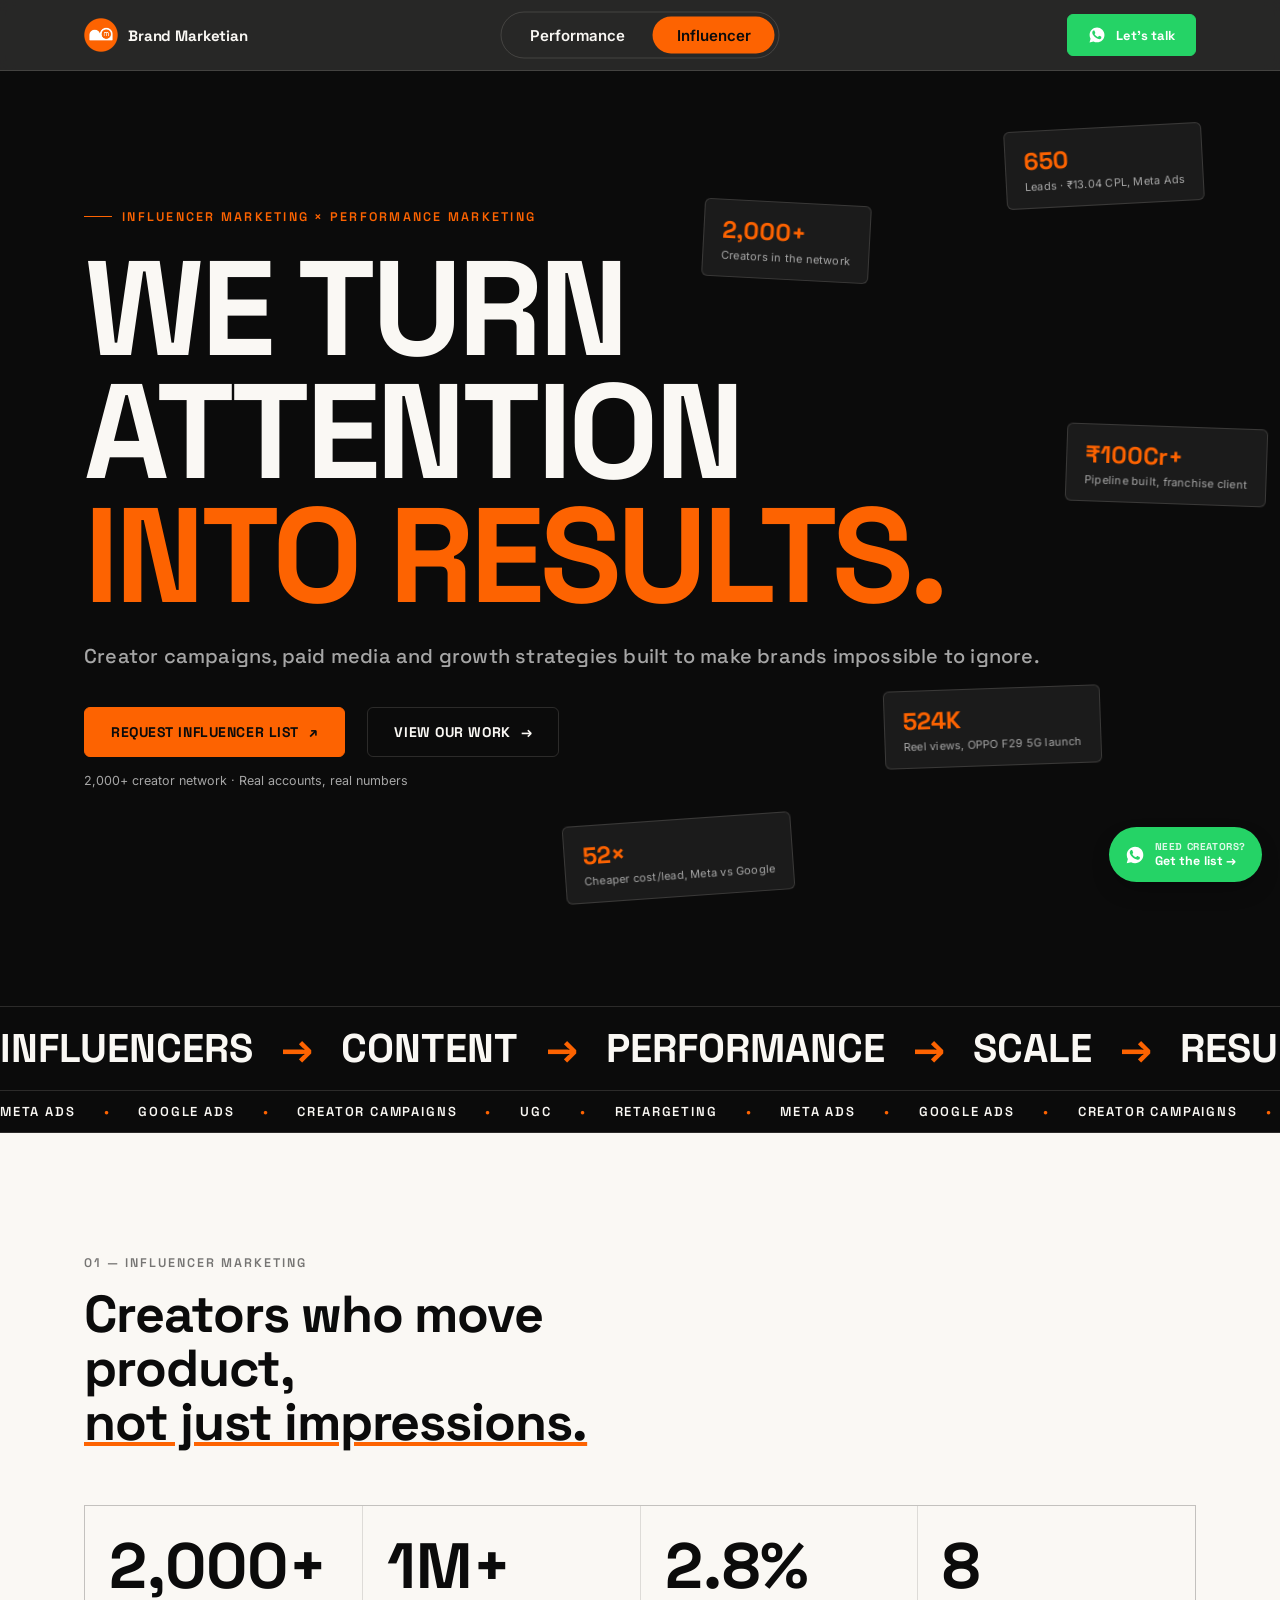
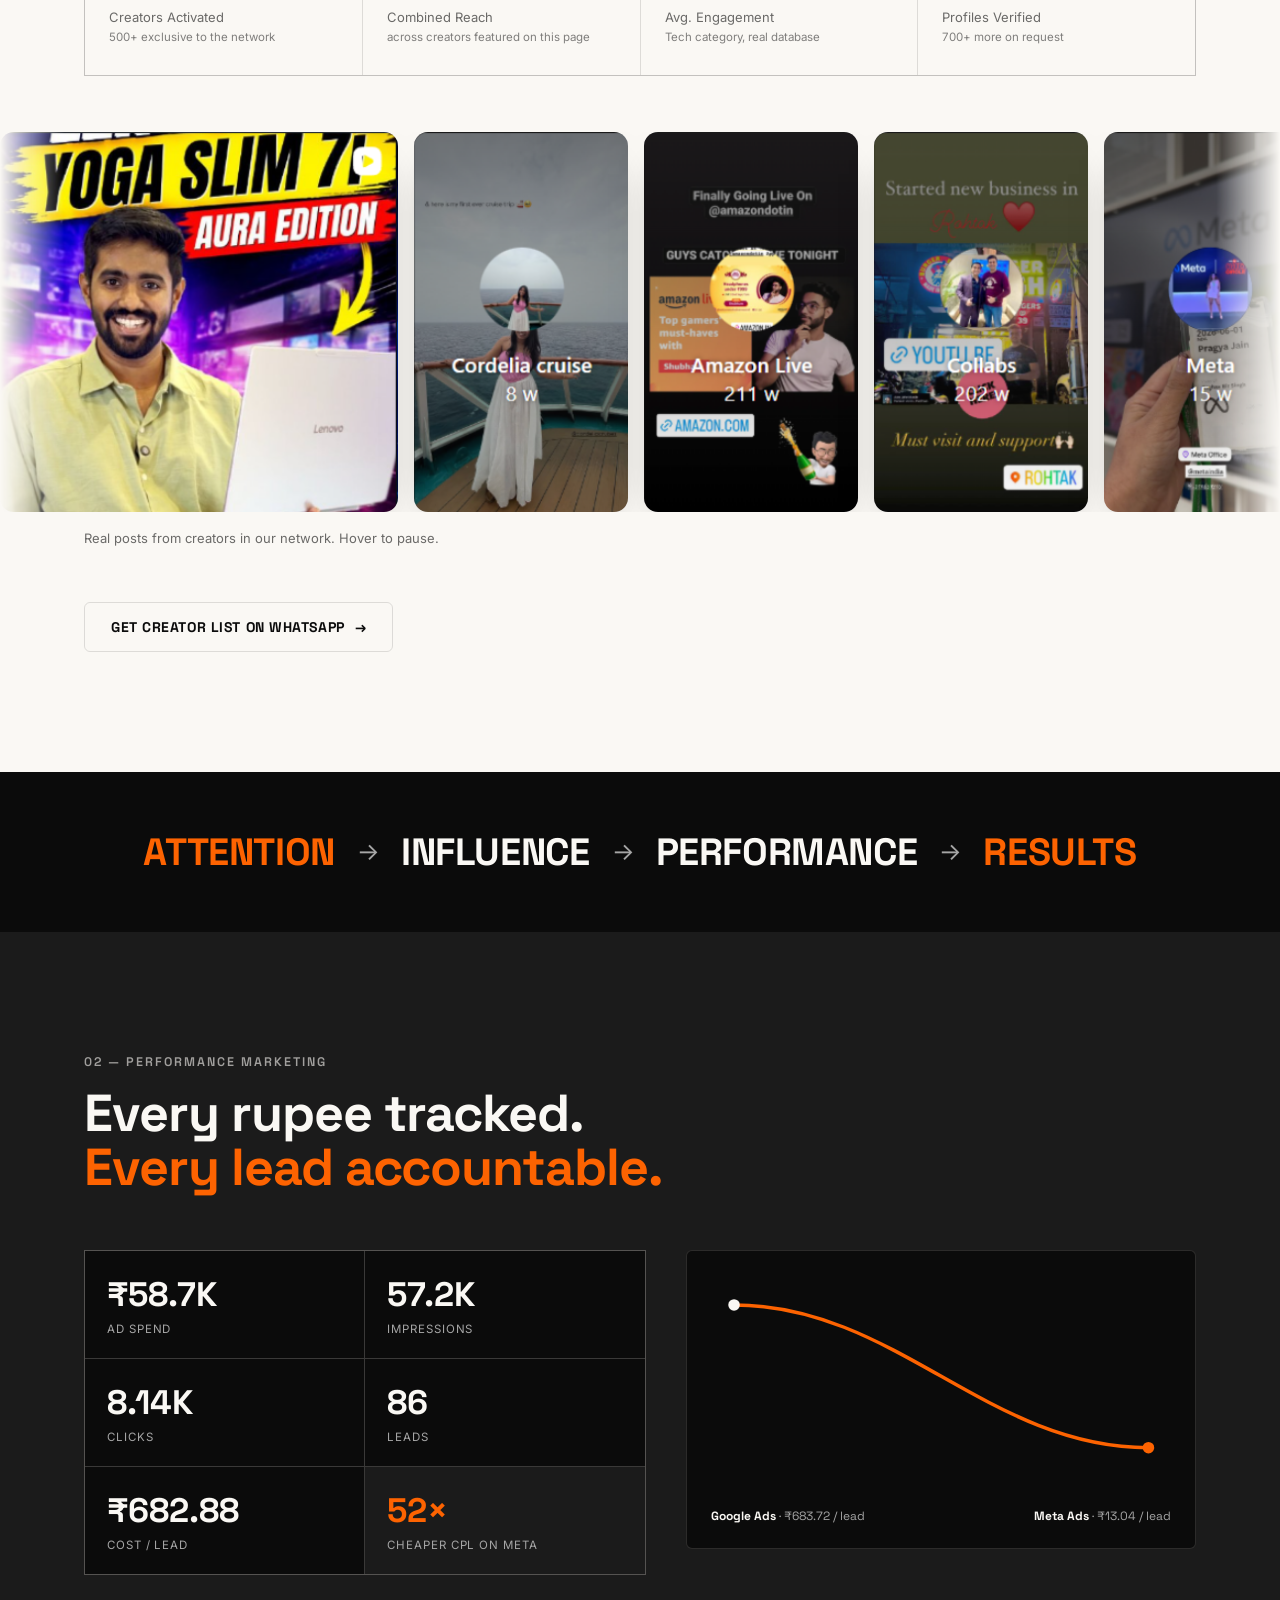
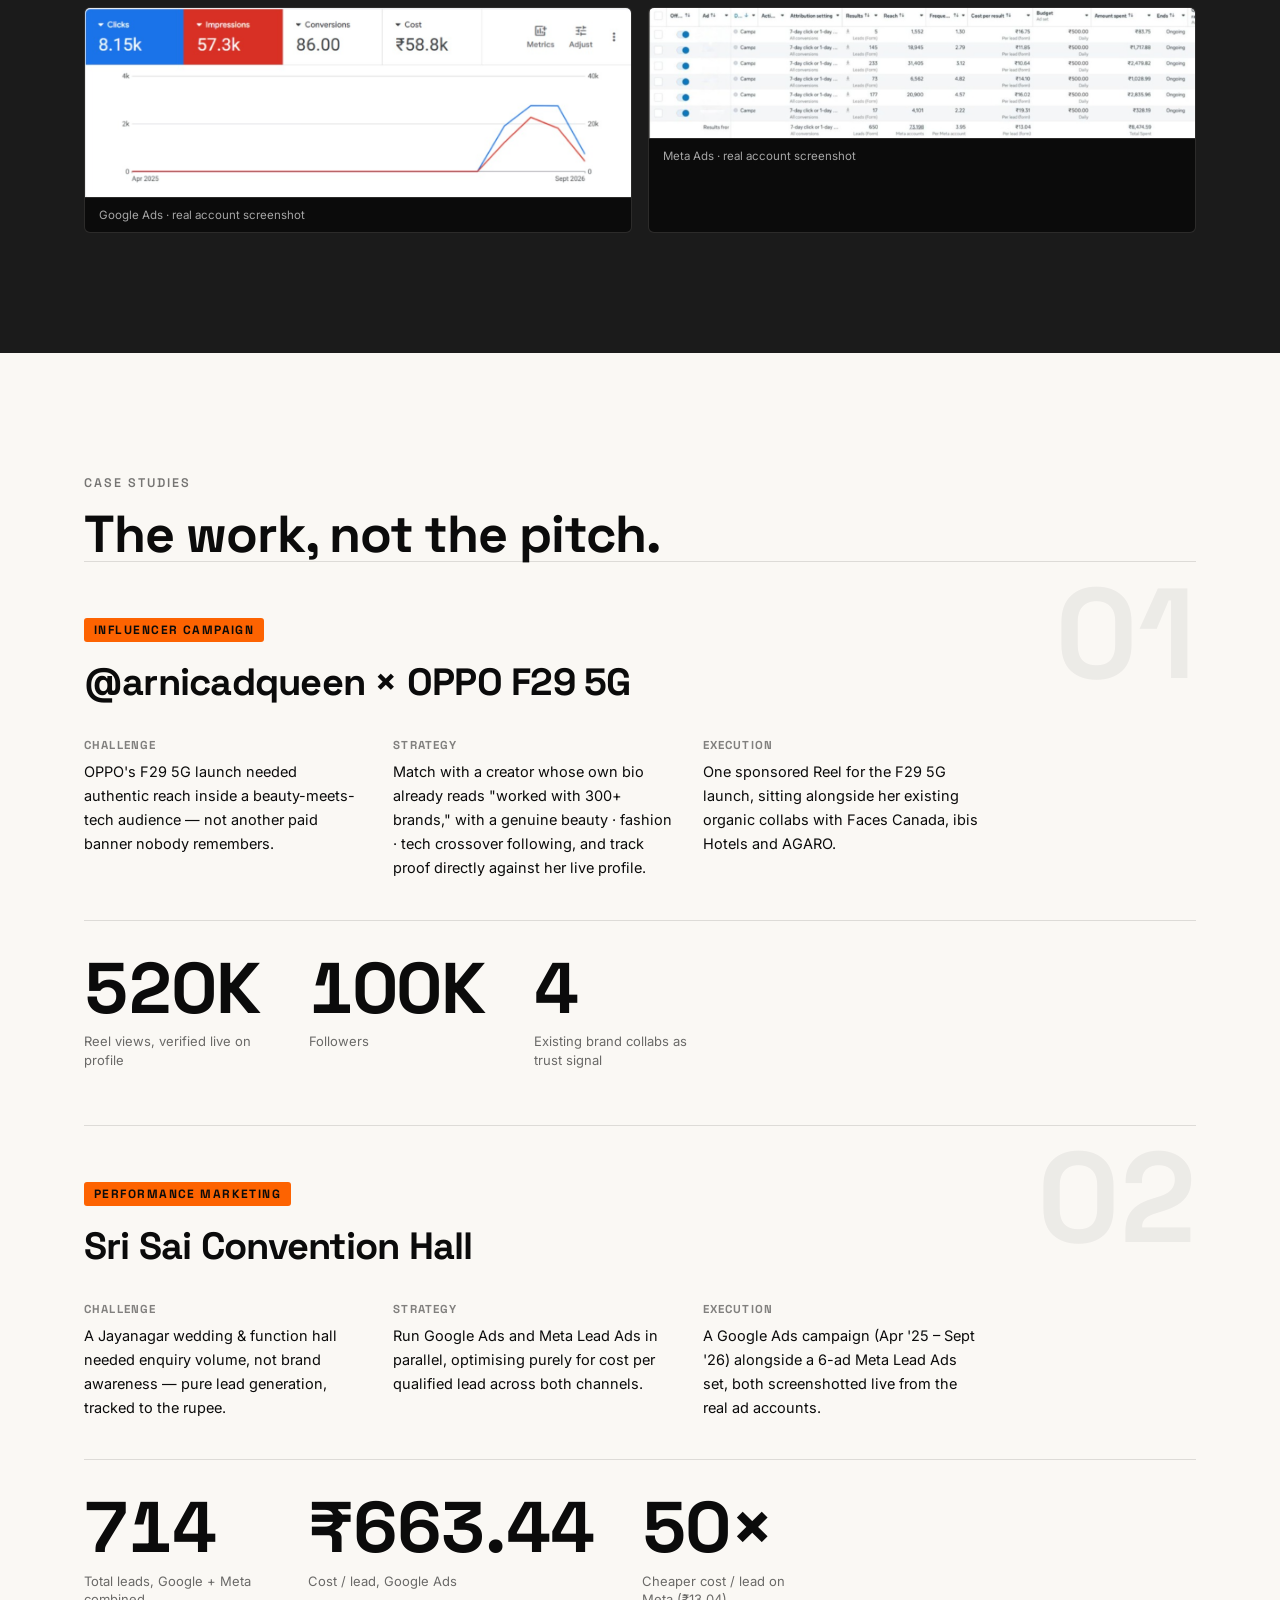
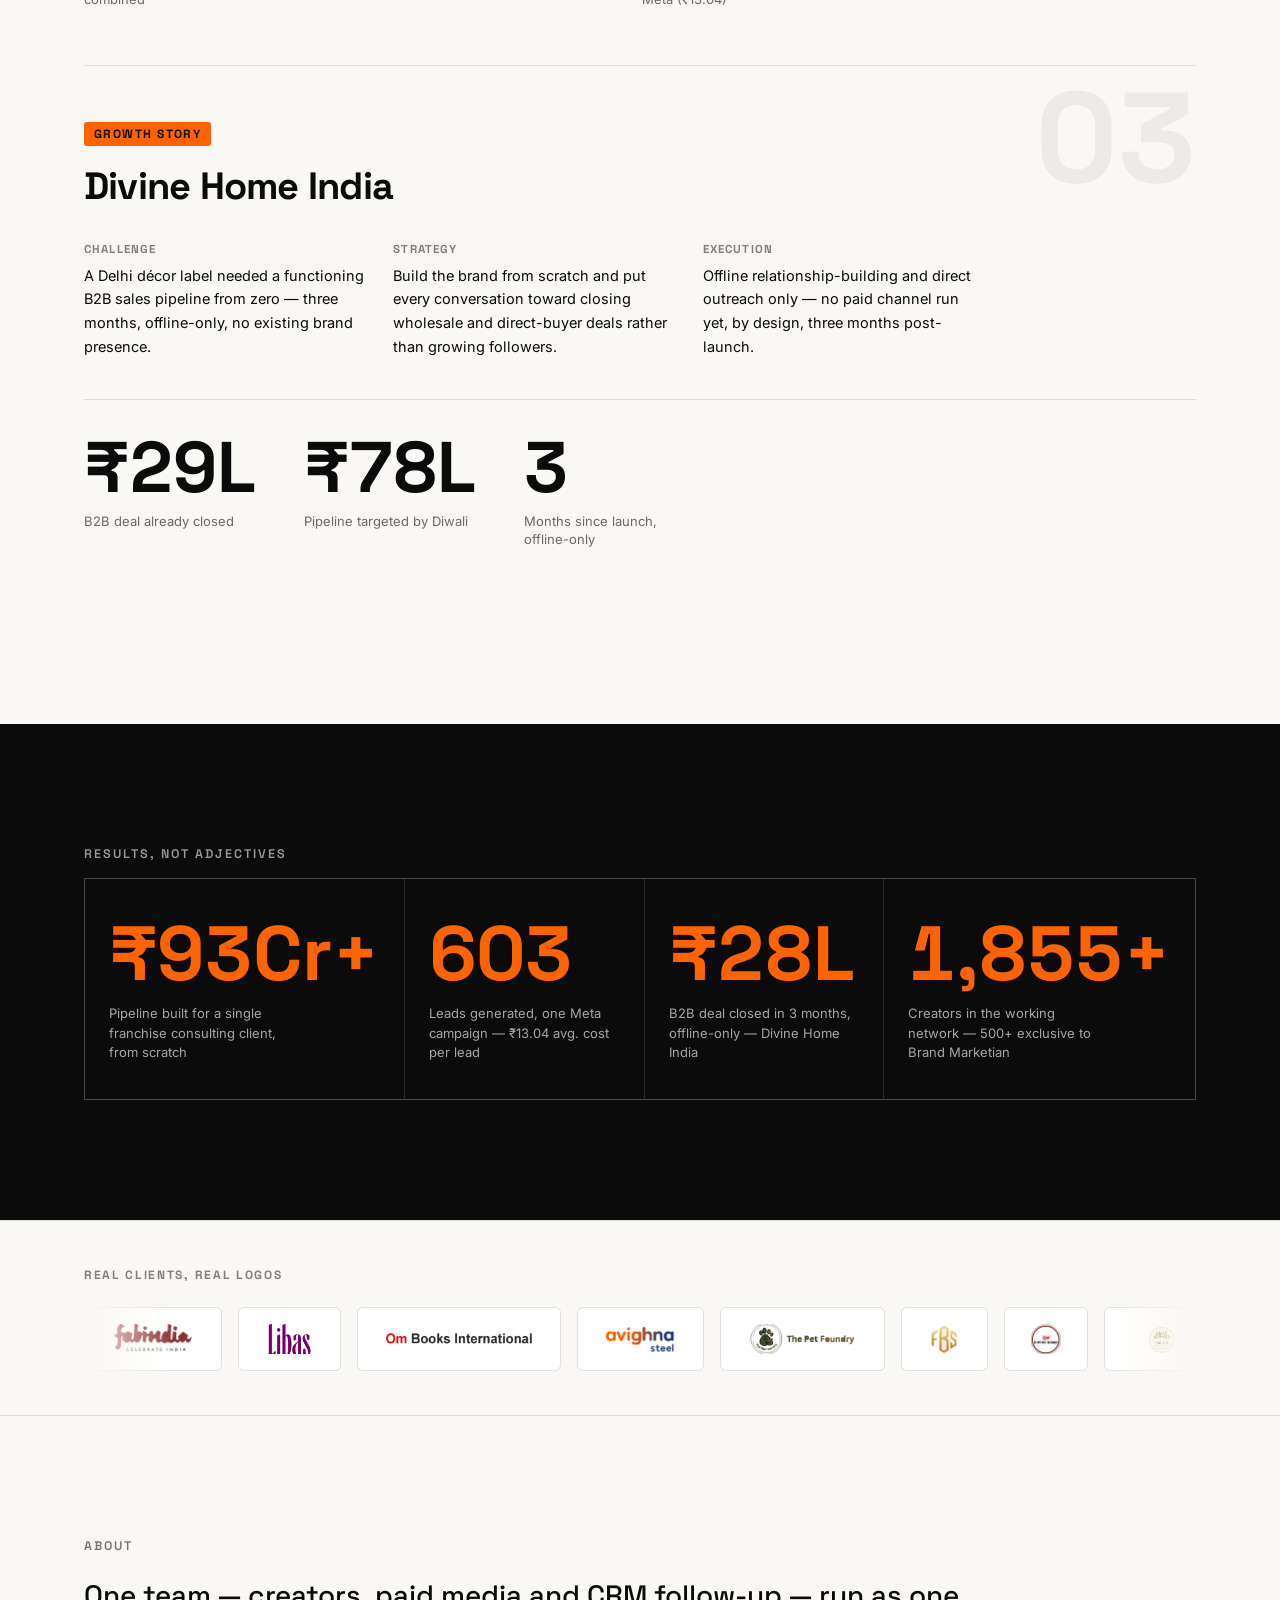
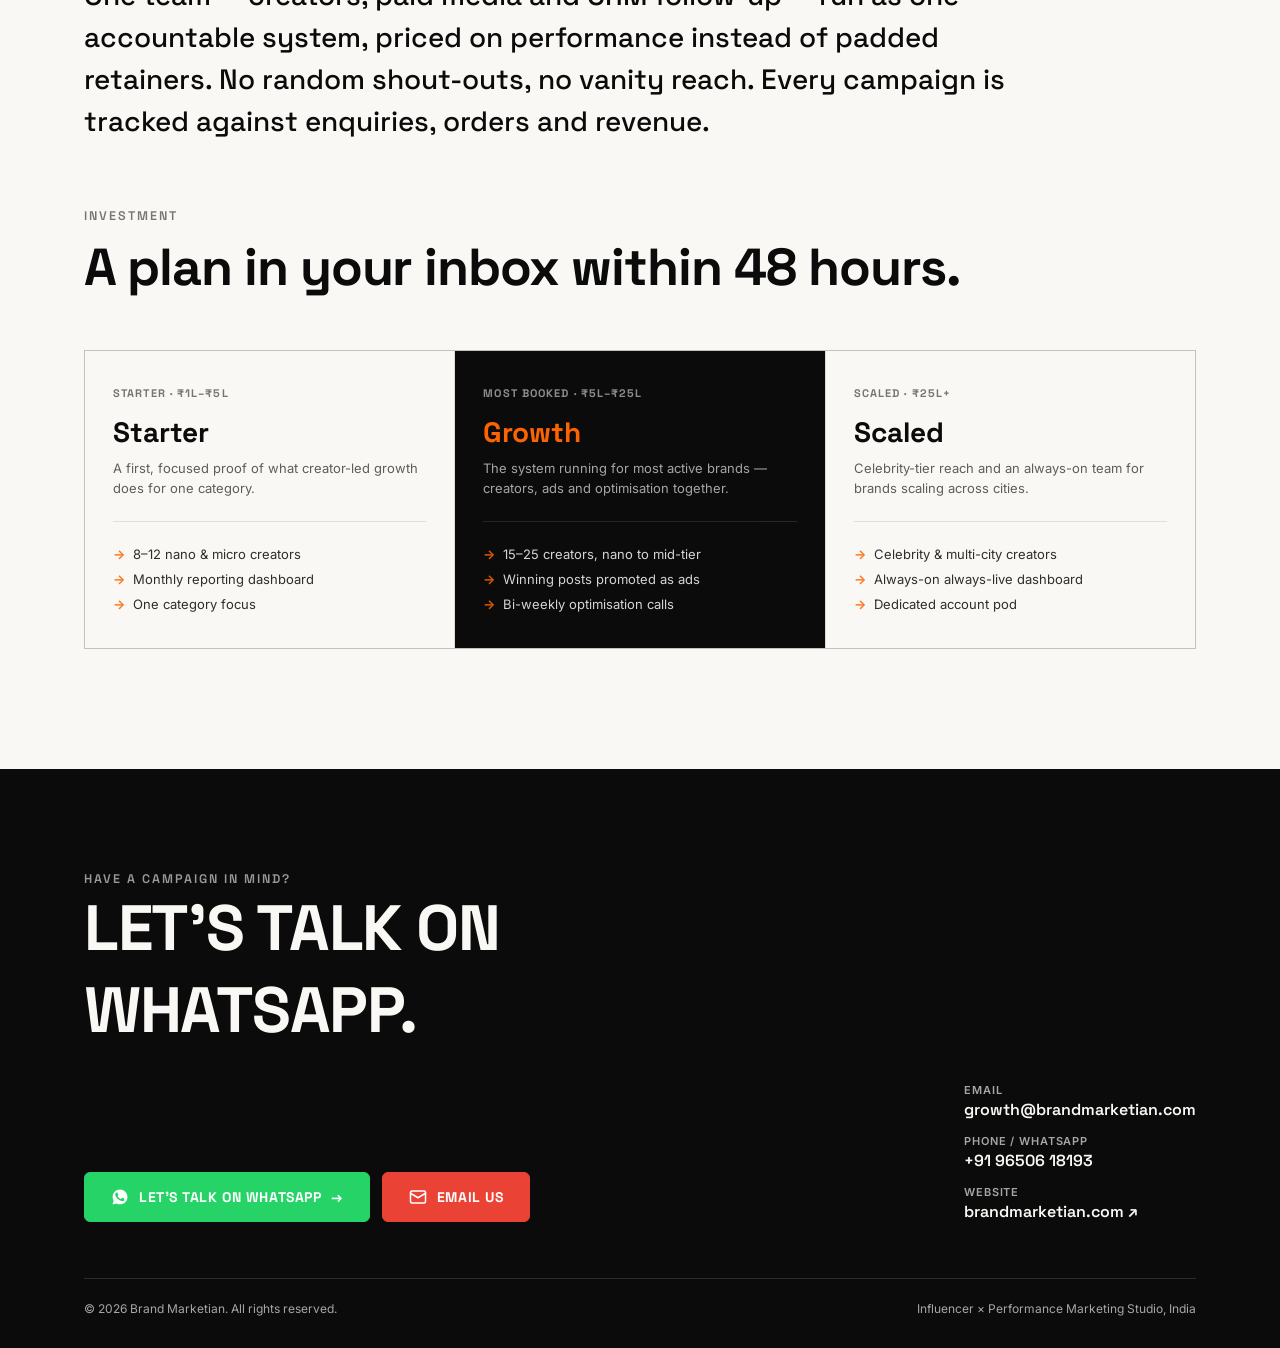
==== commit 64fca898: "Portfolio: SEO + security + WhatsApp/mail buttons - Add robots.txt, sitemap.xml, _headers (security " ====
--- a/site/influencer.html
+++ b/site/influencer.html
@@ -1,7 +1,32 @@
-<!doctype html><html><head><meta charset=utf8><meta name=viewport content="width=device-width,initial-scale=1,viewport-fit=cover"><style>:root{color-scheme:light;box-sizing:border-box;padding-top:env(safe-area-inset-top,0px);padding-bottom:env(safe-area-inset-bottom,0px)}html{scroll-padding-top:env(safe-area-inset-top,0px)}body{margin:0;padding:0;font:14px -apple-system,BlinkMacSystemFont,sans-serif;background:#faf9f5;color:#141413}img{max-width:100%}[hidden]:not([hidden=until-found i]){display:none!important}</style></head><body>
+<!doctype html><html lang="en"><head><meta charset=utf8><meta name=viewport content="width=device-width,initial-scale=1,viewport-fit=cover"><style>:root{color-scheme:light;box-sizing:border-box;padding-top:env(safe-area-inset-top,0px);padding-bottom:env(safe-area-inset-bottom,0px)}html{scroll-padding-top:env(safe-area-inset-top,0px)}body{margin:0;padding:0;font:14px -apple-system,BlinkMacSystemFont,sans-serif;background:#faf9f5;color:#141413}img{max-width:100%}[hidden]:not([hidden=until-found i]){display:none!important}</style></head><body>
 
 <!doctype html>
-<title>Brand Marketian — We Make Attention Perform</title>
+<title>Influencer Marketing Portfolio | Brand Marketian</title>
+<meta name="description" content="A network of 2,000+ creators across beauty, tech, food, fashion and fitness. See real creator campaigns from Brand Marketian, including the OPPO F29 5G launch with 524K Reel views.">
+<link rel="canonical" href="https://portfolio.brandmarketian.com/influencer">
+<meta name="robots" content="index, follow, max-image-preview:large, max-snippet:-1, max-video-preview:-1">
+<meta name="author" content="Brand Marketian">
+<meta name="theme-color" content="#0F0D0B">
+<meta property="og:type" content="website">
+<meta property="og:site_name" content="Brand Marketian">
+<meta property="og:title" content="Influencer Marketing Portfolio | Brand Marketian">
+<meta property="og:description" content="A network of 2,000+ creators across beauty, tech, food, fashion and fitness. See real creator campaigns from Brand Marketian, including the OPPO F29 5G launch with 524K Reel views.">
+<meta property="og:url" content="https://portfolio.brandmarketian.com/influencer">
+<meta property="og:image" content="https://portfolio.brandmarketian.com/og-image.png">
+<meta property="og:image:width" content="1200">
+<meta property="og:image:height" content="630">
+<meta property="og:locale" content="en_IN">
+<meta name="twitter:card" content="summary_large_image">
+<meta name="twitter:title" content="Influencer Marketing Portfolio | Brand Marketian">
+<meta name="twitter:description" content="A network of 2,000+ creators across beauty, tech, food, fashion and fitness. See real creator campaigns from Brand Marketian, including the OPPO F29 5G launch with 524K Reel views.">
+<meta name="twitter:image" content="https://portfolio.brandmarketian.com/og-image.png">
+<link rel="icon" href="/favicon.ico" sizes="any">
+<link rel="icon" type="image/png" sizes="16x16" href="/favicon-16x16.png">
+<link rel="icon" type="image/png" sizes="32x32" href="/favicon-32x32.png">
+<link rel="icon" type="image/png" sizes="48x48" href="/favicon-48.png">
+<link rel="icon" type="image/png" sizes="192x192" href="/android-chrome-192x192.png">
+<link rel="apple-touch-icon" sizes="180x180" href="/apple-touch-icon.png">
+<script type="application/ld+json">{"@context": "https://schema.org", "@graph": [{"@type": "Organization", "@id": "https://brandmarketian.com/#org", "name": "Brand Marketian", "url": "https://brandmarketian.com/", "logo": "https://brandmarketian.com/android-chrome-512x512.png", "email": "growth@brandmarketian.com", "telephone": "+919650618193", "sameAs": ["https://www.instagram.com/brand.marketian/", "https://www.linkedin.com/company/brand-marketian/", "https://www.facebook.com/profile.php?id=61591130245837"]}, {"@type": "WebPage", "@id": "https://portfolio.brandmarketian.com/influencer#webpage", "url": "https://portfolio.brandmarketian.com/influencer", "name": "Influencer Marketing Portfolio | Brand Marketian", "description": "A network of 2,000+ creators across beauty, tech, food, fashion and fitness. See real creator campaigns from Brand Marketian, including the OPPO F29 5G launch with 524K Reel views.", "inLanguage": "en-IN", "isPartOf": {"@id": "https://brandmarketian.com/#website"}, "publisher": {"@id": "https://brandmarketian.com/#org"}, "primaryImageOfPage": {"@type": "ImageObject", "url": "https://portfolio.brandmarketian.com/og-image.png"}, "breadcrumb": {"@id": "https://portfolio.brandmarketian.com/influencer#breadcrumb"}}, {"@type": "BreadcrumbList", "@id": "https://portfolio.brandmarketian.com/influencer#breadcrumb", "itemListElement": [{"@type": "ListItem", "position": 1, "name": "Brand Marketian", "item": "https://brandmarketian.com/"}, {"@type": "ListItem", "position": 2, "name": "Portfolio", "item": "https://portfolio.brandmarketian.com/"}, {"@type": "ListItem", "position": 3, "name": "Influencer", "item": "https://portfolio.brandmarketian.com/influencer"}]}]}</script>
 <meta charset="utf-8">
 <link rel="preconnect" href="https://fonts.googleapis.com">
 <link rel="preconnect" href="https://fonts.gstatic.com" crossorigin>
@@ -57,6 +82,13 @@
   }
   .btn .arrow{transition:transform .2s ease;}
   .btn:hover .arrow{transform:translateX(5px);}
+  .btn-wa{background:#25D366;color:#fff;border:1px solid #25D366;}
+  .btn-wa:hover{background:#1EBE5A;border-color:#1EBE5A;color:#fff;}
+  .btn-mail{background:#EA4335;color:#fff;border:1px solid #EA4335;}
+  .btn-mail:hover{background:#D33426;border-color:#D33426;color:#fff;}
+  .btn svg{width:18px;height:18px;flex:none;}
+  .nav-cta{padding:11px 20px;font-size:13px;text-transform:none;letter-spacing:0;}
+  @media (max-width:760px){.nav-cta{padding:9px 16px;}}
   .btn-orange{background:var(--orange);color:var(--ink);border:1px solid var(--orange);}
   .btn-orange:hover{background:transparent;color:var(--orange);}
   .btn-outline{background:transparent;color:var(--paper);border:1px solid var(--line-dark);}
@@ -329,7 +361,7 @@
   .wa-float{
     position:fixed;right:18px;bottom:18px;z-index:60;
     display:flex;align-items:center;gap:10px;
-    background:var(--orange);color:#fff;text-decoration:none;
+    background:#25D366;color:#fff;text-decoration:none;
     border-radius:999px;padding:13px 16px;box-shadow:0 10px 24px -8px rgba(0,0,0,.4);
   }
   .wa-float svg{width:20px;height:20px;flex:none;}
@@ -345,6 +377,7 @@
       <span>Brand Marketian</span>
     </a>
     <div class="nav-switch" role="navigation" aria-label="Portfolio sections"><a href="index.html">Performance</a><a href="influencer.html" aria-current="page">Influencer</a></div>
+    <a class="btn btn-wa nav-cta" href="https://wa.me/919650618193?text=Hi%2C%20I%20saw%20your%20portfolio%20and%20would%20like%20to%20talk." target="_blank" rel="noopener"><svg viewBox="0 0 24 24" fill="currentColor" aria-hidden="true"><path d="M12.04 2C6.58 2 2.13 6.45 2.13 11.91c0 1.75.46 3.45 1.32 4.95L2.05 22l5.25-1.38a9.9 9.9 0 0 0 4.74 1.21h.01c5.46 0 9.91-4.45 9.91-9.91 0-2.65-1.03-5.13-2.9-7A9.87 9.87 0 0 0 12.04 2zm5.82 14.09c-.25.7-1.24 1.3-2.02 1.46-.55.11-1.26.2-3.67-.79-3.08-1.27-5.06-4.4-5.22-4.6-.15-.21-1.24-1.65-1.24-3.15s.78-2.23 1.06-2.53c.27-.3.6-.37.8-.37h.57c.18 0 .43-.07.67.51.25.6.85 2.09.92 2.24.07.15.12.32.02.53-.1.21-.15.34-.3.52-.15.18-.31.4-.44.53-.15.15-.3.31-.13.6.17.3.76 1.26 1.64 2.04 1.13 1 2.08 1.32 2.38 1.47.3.15.47.13.65-.07.18-.21.75-.87.95-1.17.2-.3.4-.25.67-.15.27.1 1.72.81 2.02.96.3.15.5.22.57.35.07.13.07.75-.18 1.45z"/></svg>Let's talk</a>
   </div>
 </nav>
 
@@ -602,7 +635,7 @@
     <span class="eyebrow eyebrow--dark">Have A Campaign In Mind?</span>
     <h2 class="footer-h">LET'S TALK ON WHATSAPP.</h2>
     <div class="footer-row">
-      <a class="btn btn-orange" href="https://wa.me/919650618193?text=Hi%2C%20I%20have%20a%20campaign%20in%20mind%20%E2%80%94%20let%27s%20talk." target="_blank" rel="noopener">Let's Talk on WhatsApp <span class="arrow">→</span></a>
+      <div style="display:flex;gap:12px;flex-wrap:wrap"><a class="btn btn-wa" href="https://wa.me/919650618193?text=Hi%2C%20I%20have%20a%20campaign%20in%20mind%20%E2%80%94%20let%27s%20talk." target="_blank" rel="noopener"><svg viewBox="0 0 24 24" fill="currentColor" aria-hidden="true"><path d="M12.04 2C6.58 2 2.13 6.45 2.13 11.91c0 1.75.46 3.45 1.32 4.95L2.05 22l5.25-1.38a9.9 9.9 0 0 0 4.74 1.21h.01c5.46 0 9.91-4.45 9.91-9.91 0-2.65-1.03-5.13-2.9-7A9.87 9.87 0 0 0 12.04 2zm5.82 14.09c-.25.7-1.24 1.3-2.02 1.46-.55.11-1.26.2-3.67-.79-3.08-1.27-5.06-4.4-5.22-4.6-.15-.21-1.24-1.65-1.24-3.15s.78-2.23 1.06-2.53c.27-.3.6-.37.8-.37h.57c.18 0 .43-.07.67.51.25.6.85 2.09.92 2.24.07.15.12.32.02.53-.1.21-.15.34-.3.52-.15.18-.31.4-.44.53-.15.15-.3.31-.13.6.17.3.76 1.26 1.64 2.04 1.13 1 2.08 1.32 2.38 1.47.3.15.47.13.65-.07.18-.21.75-.87.95-1.17.2-.3.4-.25.67-.15.27.1 1.72.81 2.02.96.3.15.5.22.57.35.07.13.07.75-.18 1.45z"/></svg>Let's Talk on WhatsApp <span class="arrow">→</span></a><a class="btn btn-mail" href="mailto:growth@brandmarketian.com"><svg viewBox="0 0 24 24" fill="none" stroke="currentColor" stroke-width="2" stroke-linecap="round" stroke-linejoin="round" aria-hidden="true"><rect x="2" y="4" width="20" height="16" rx="2"/><path d="m22 7-10 6L2 7"/></svg>Email us</a></div>
       <div class="footer-contacts">
         <a href="mailto:growth@brandmarketian.com"><span>Email</span>growth@brandmarketian.com</a>
         <a href="tel:+919650618193"><span>Phone / WhatsApp</span>+91 96506 18193</a>
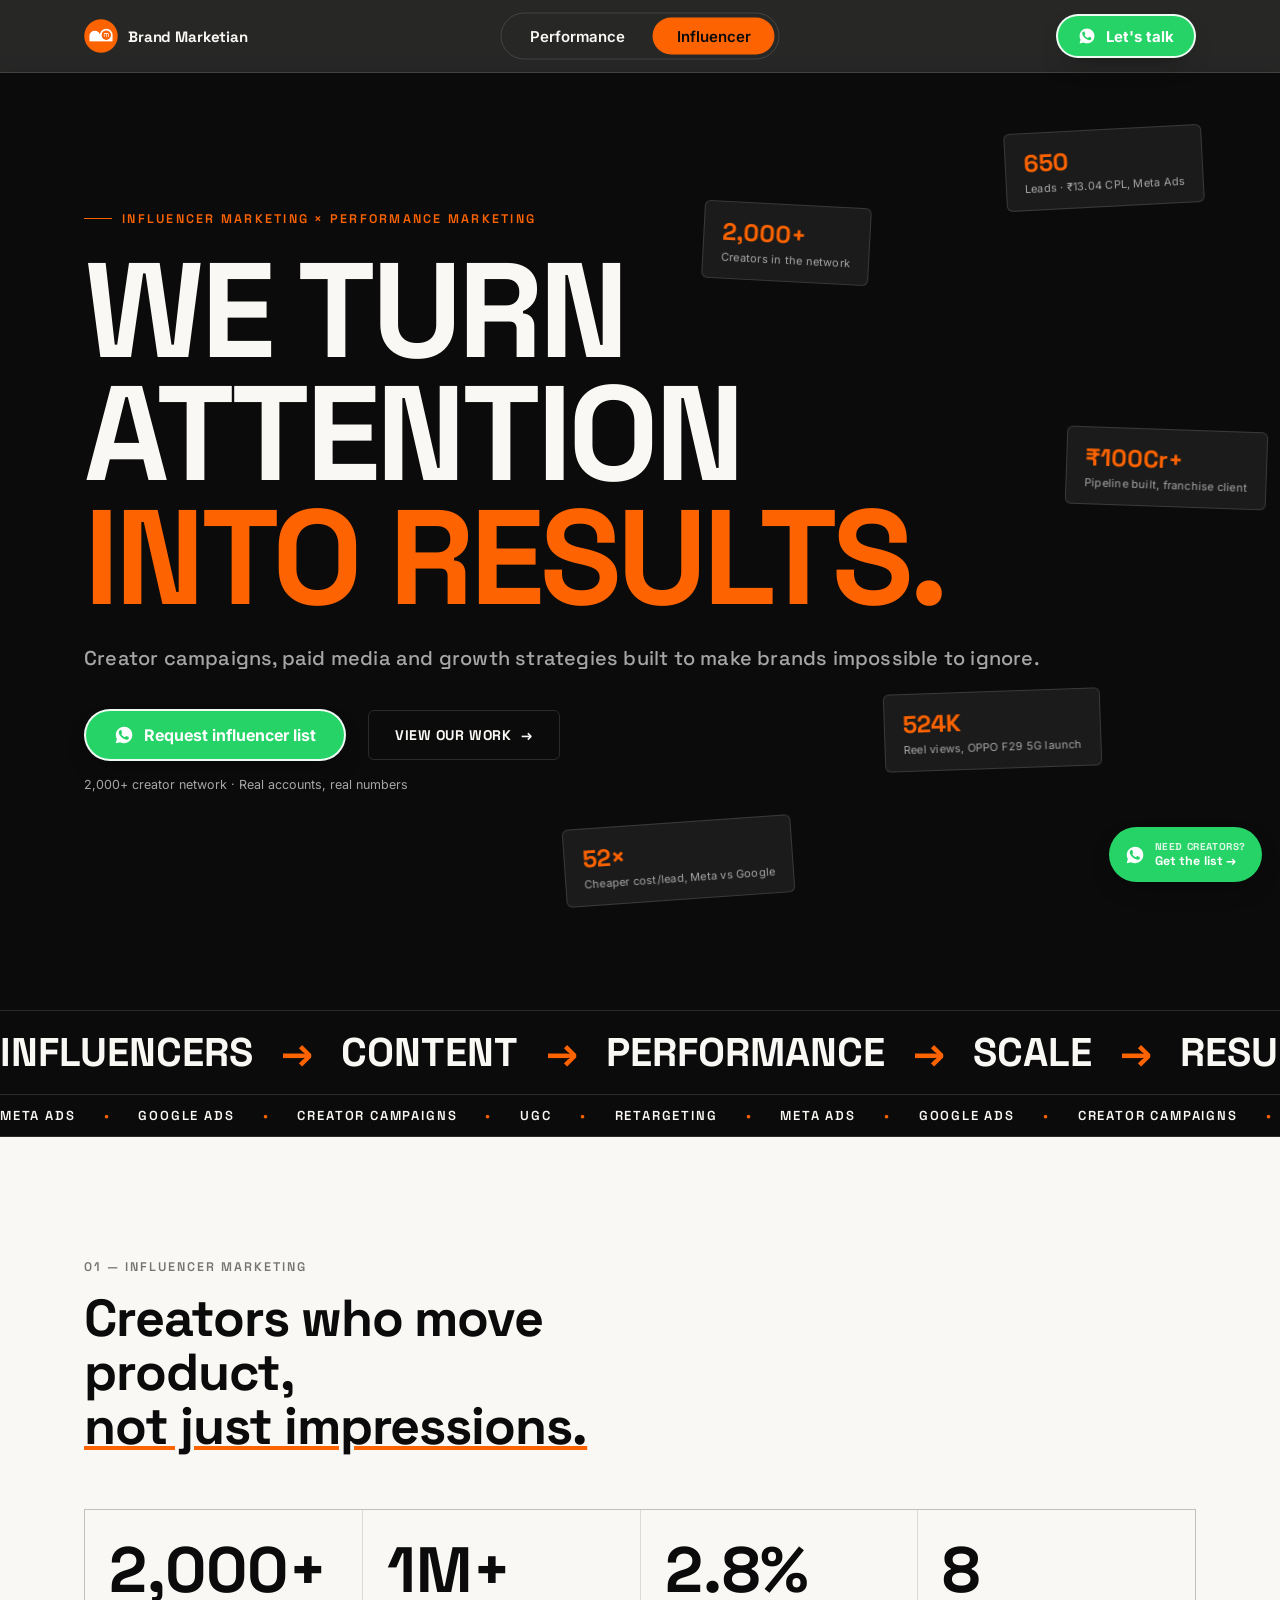
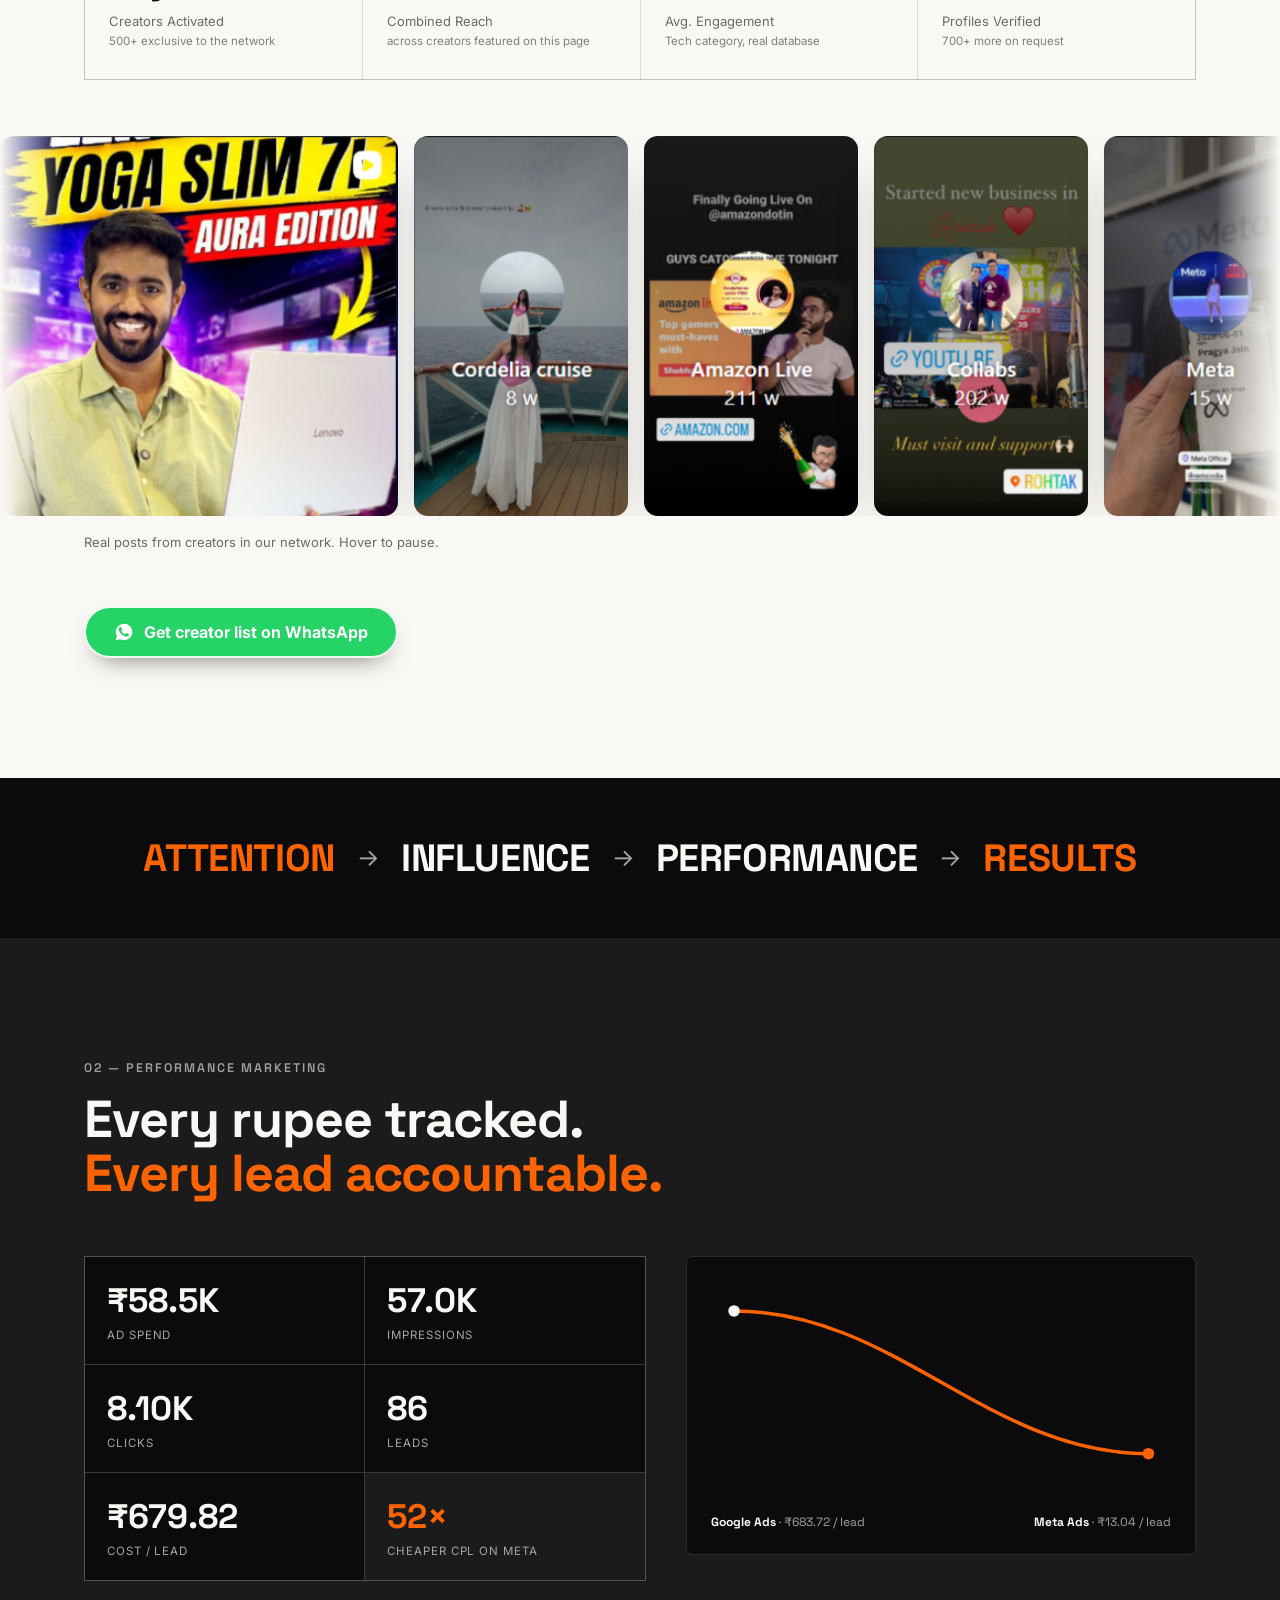
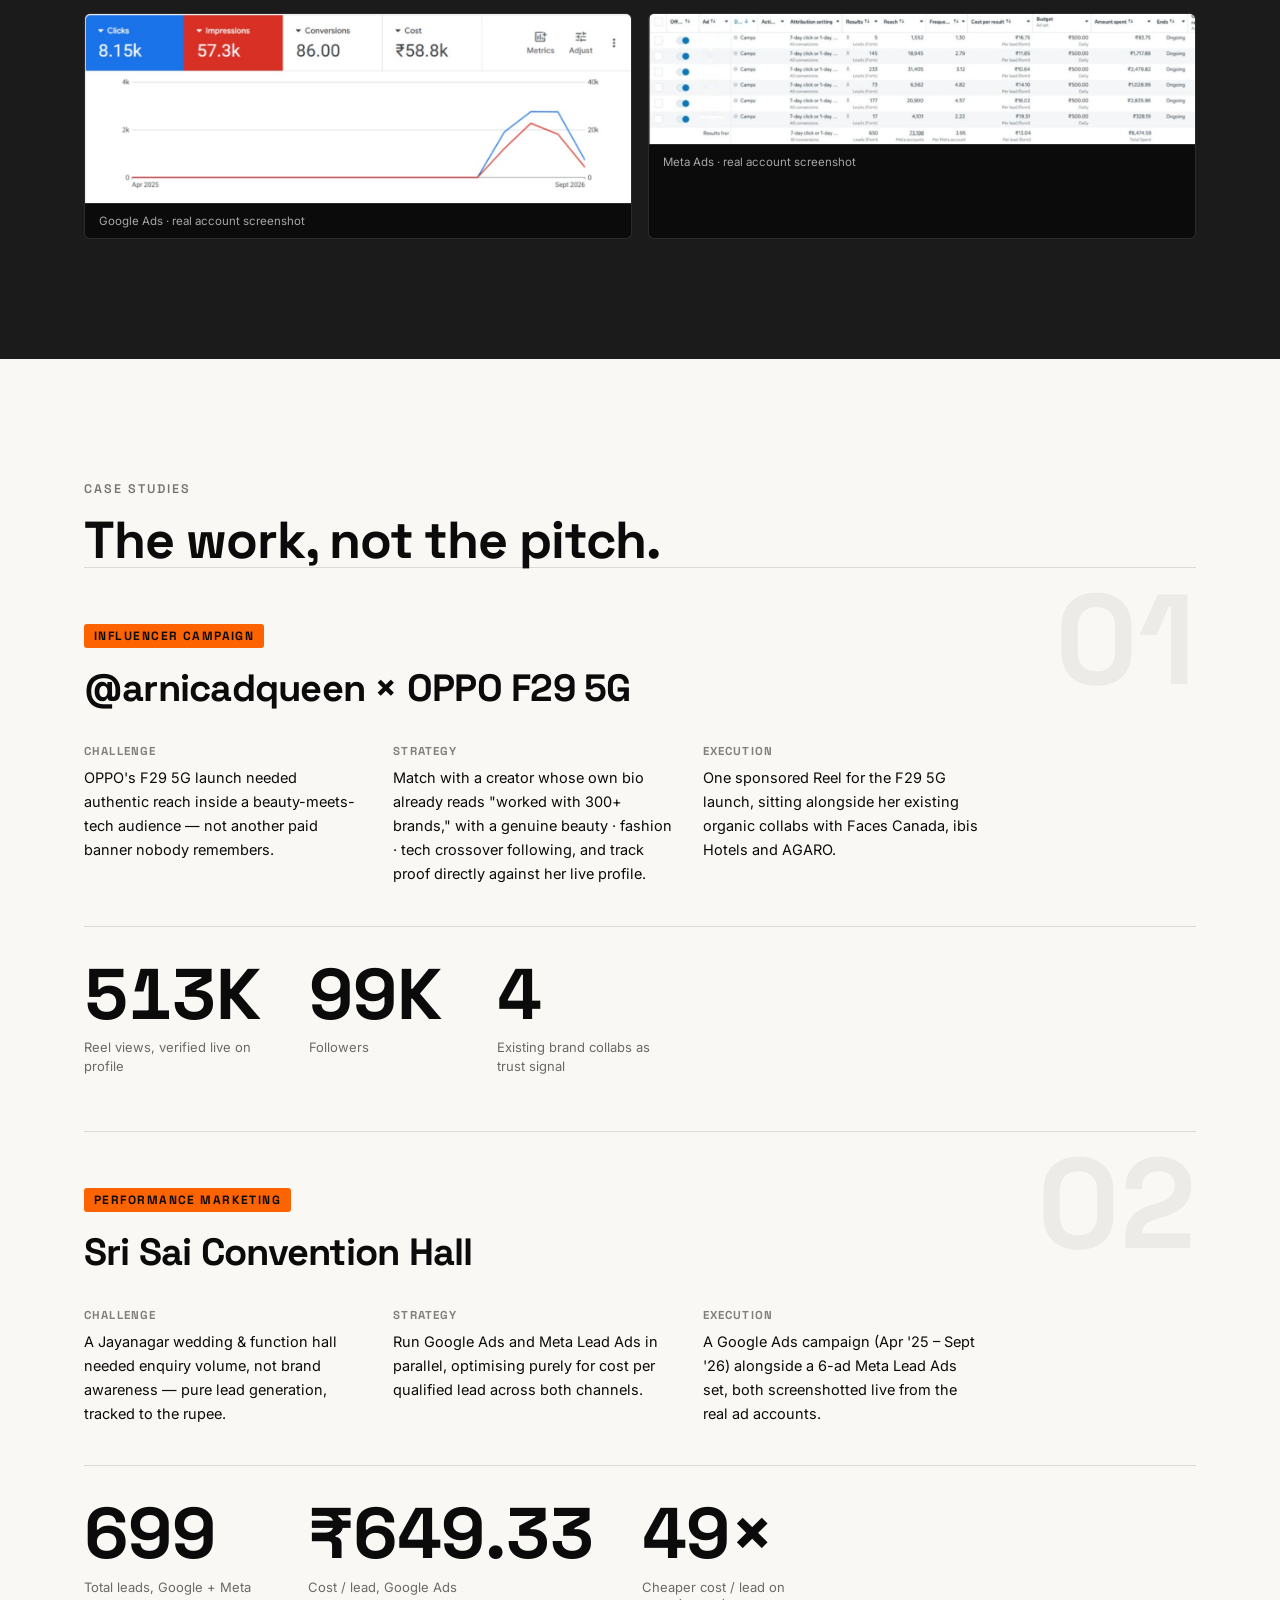
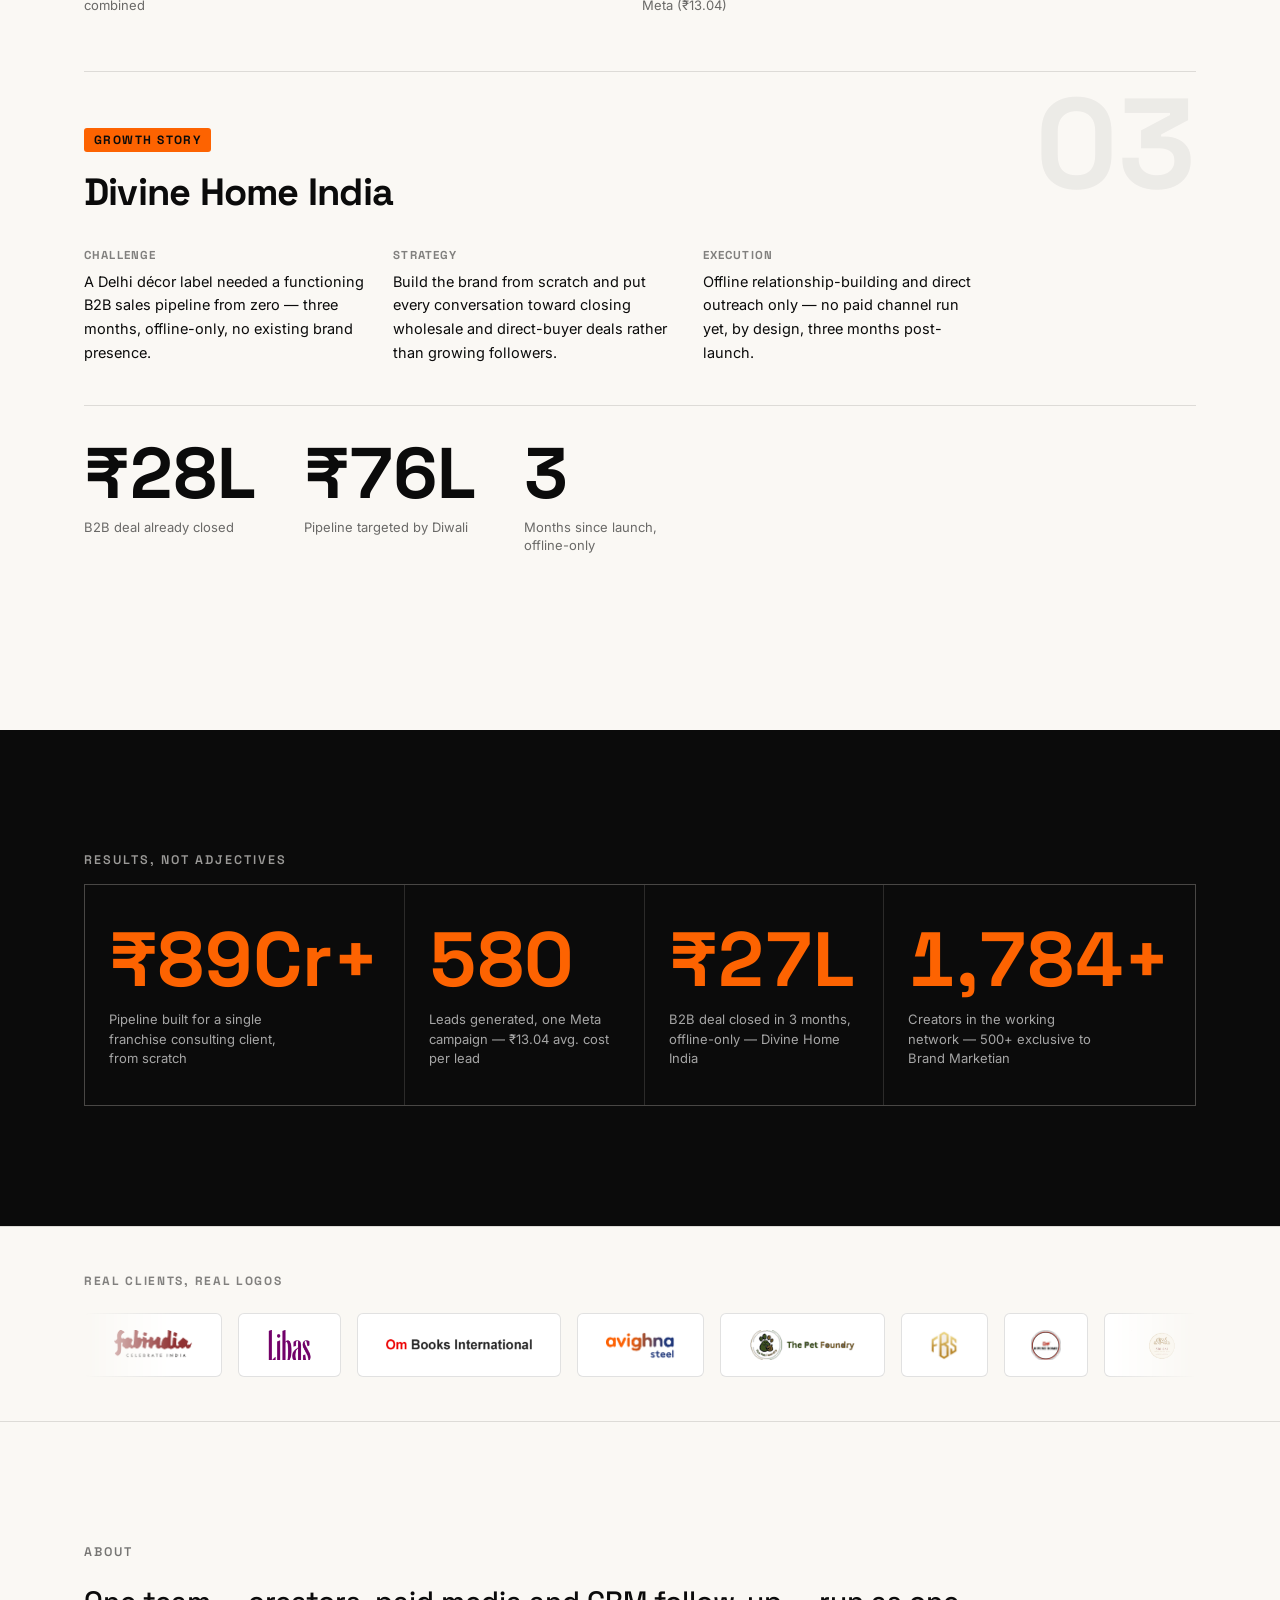
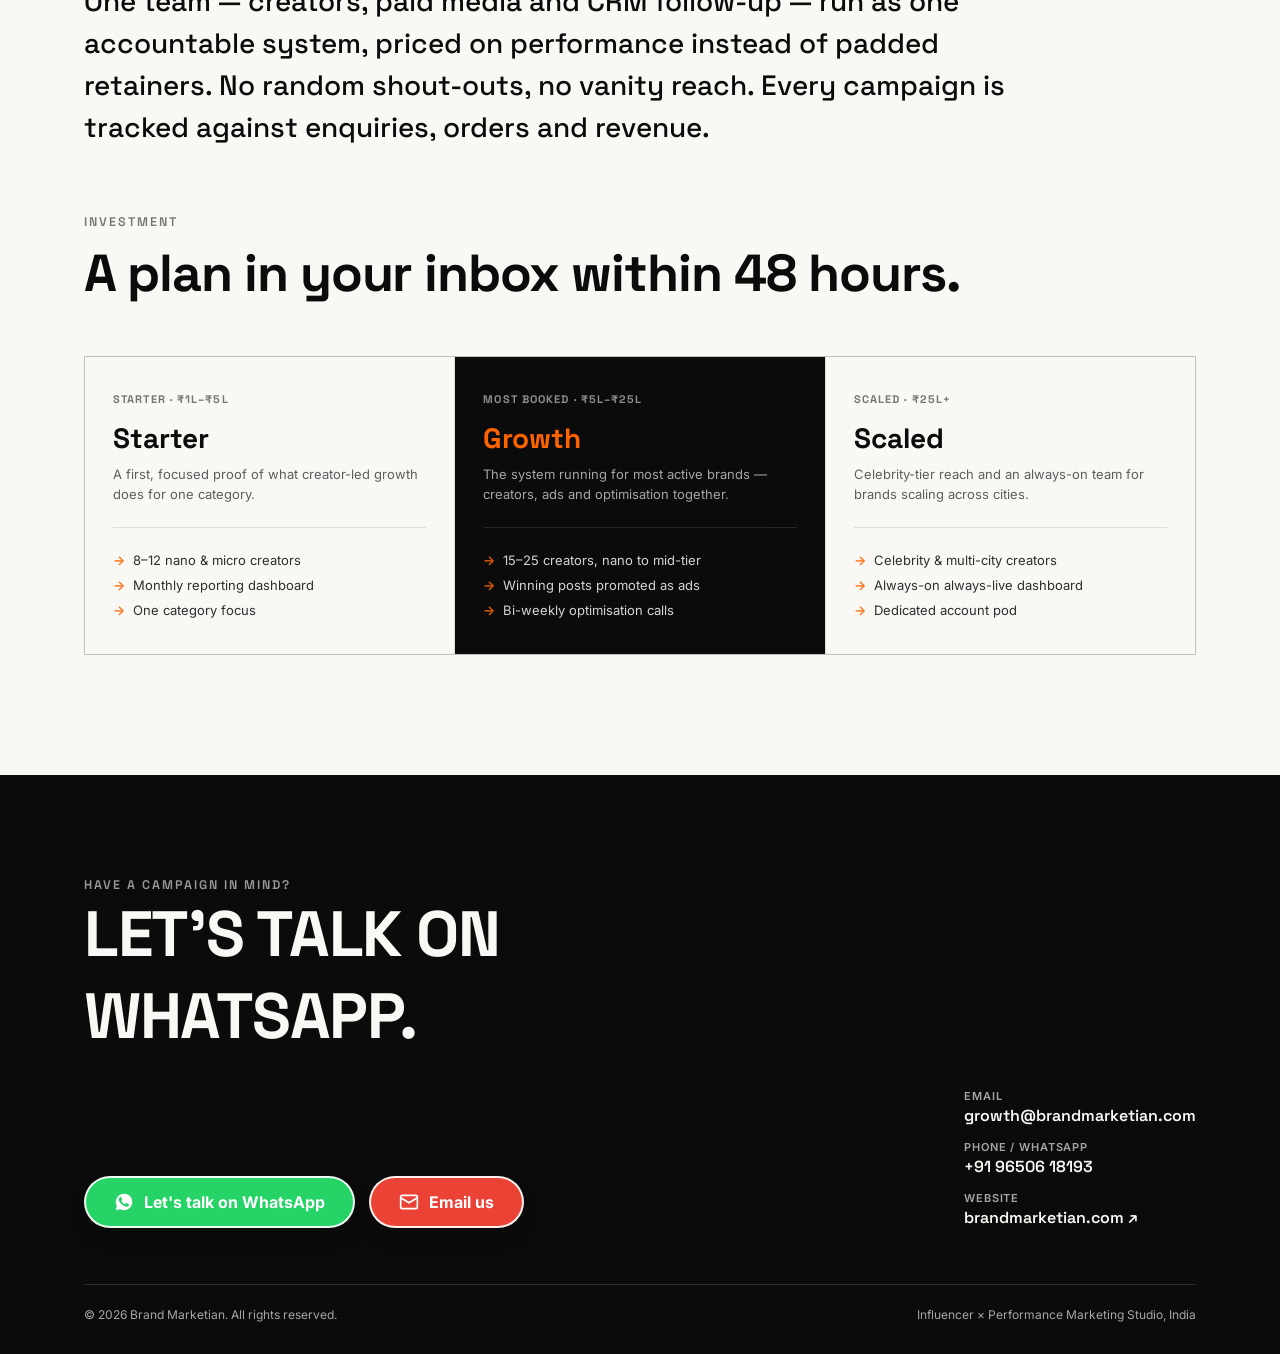
==== commit db909dcf: "Portfolio: one universal WhatsApp and email button component shared by both pages Co-Authored-By: Cl" ====
--- a/site/influencer.html
+++ b/site/influencer.html
@@ -7,6 +7,9 @@
 <meta name="robots" content="index, follow, max-image-preview:large, max-snippet:-1, max-video-preview:-1">
 <meta name="author" content="Brand Marketian">
 <meta name="theme-color" content="#0F0D0B">
+<link rel="preconnect" href="https://fonts.gstatic.com" crossorigin>
+<link rel="stylesheet" href="https://fonts.googleapis.com/css2?family=Inter:wght@700&display=swap">
+<link rel="stylesheet" href="buttons.css">
 <meta property="og:type" content="website">
 <meta property="og:site_name" content="Brand Marketian">
 <meta property="og:title" content="Influencer Marketing Portfolio | Brand Marketian">
@@ -82,13 +85,6 @@
   }
   .btn .arrow{transition:transform .2s ease;}
   .btn:hover .arrow{transform:translateX(5px);}
-  .btn-wa{background:#25D366;color:#fff;border:1px solid #25D366;}
-  .btn-wa:hover{background:#1EBE5A;border-color:#1EBE5A;color:#fff;}
-  .btn-mail{background:#EA4335;color:#fff;border:1px solid #EA4335;}
-  .btn-mail:hover{background:#D33426;border-color:#D33426;color:#fff;}
-  .btn svg{width:18px;height:18px;flex:none;}
-  .nav-cta{padding:11px 20px;font-size:13px;text-transform:none;letter-spacing:0;}
-  @media (max-width:760px){.nav-cta{padding:9px 16px;}}
   .btn-orange{background:var(--orange);color:var(--ink);border:1px solid var(--orange);}
   .btn-orange:hover{background:transparent;color:var(--orange);}
   .btn-outline{background:transparent;color:var(--paper);border:1px solid var(--line-dark);}
@@ -377,7 +373,7 @@
       <span>Brand Marketian</span>
     </a>
     <div class="nav-switch" role="navigation" aria-label="Portfolio sections"><a href="index.html">Performance</a><a href="influencer.html" aria-current="page">Influencer</a></div>
-    <a class="btn btn-wa nav-cta" href="https://wa.me/919650618193?text=Hi%2C%20I%20saw%20your%20portfolio%20and%20would%20like%20to%20talk." target="_blank" rel="noopener"><svg viewBox="0 0 24 24" fill="currentColor" aria-hidden="true"><path d="M12.04 2C6.58 2 2.13 6.45 2.13 11.91c0 1.75.46 3.45 1.32 4.95L2.05 22l5.25-1.38a9.9 9.9 0 0 0 4.74 1.21h.01c5.46 0 9.91-4.45 9.91-9.91 0-2.65-1.03-5.13-2.9-7A9.87 9.87 0 0 0 12.04 2zm5.82 14.09c-.25.7-1.24 1.3-2.02 1.46-.55.11-1.26.2-3.67-.79-3.08-1.27-5.06-4.4-5.22-4.6-.15-.21-1.24-1.65-1.24-3.15s.78-2.23 1.06-2.53c.27-.3.6-.37.8-.37h.57c.18 0 .43-.07.67.51.25.6.85 2.09.92 2.24.07.15.12.32.02.53-.1.21-.15.34-.3.52-.15.18-.31.4-.44.53-.15.15-.3.31-.13.6.17.3.76 1.26 1.64 2.04 1.13 1 2.08 1.32 2.38 1.47.3.15.47.13.65-.07.18-.21.75-.87.95-1.17.2-.3.4-.25.67-.15.27.1 1.72.81 2.02.96.3.15.5.22.57.35.07.13.07.75-.18 1.45z"/></svg>Let's talk</a>
+    <a class="bm-btn bm-btn--wa bm-btn--sm" href="https://wa.me/919650618193?text=Hi%2C%20I%20saw%20your%20portfolio%20and%20would%20like%20to%20talk." target="_blank" rel="noopener"><svg viewBox="0 0 24 24" fill="currentColor" aria-hidden="true"><path d="M12.04 2C6.58 2 2.13 6.45 2.13 11.91c0 1.75.46 3.45 1.32 4.95L2.05 22l5.25-1.38a9.9 9.9 0 0 0 4.74 1.21h.01c5.46 0 9.91-4.45 9.91-9.91 0-2.65-1.03-5.13-2.9-7A9.87 9.87 0 0 0 12.04 2zm5.82 14.09c-.25.7-1.24 1.3-2.02 1.46-.55.11-1.26.2-3.67-.79-3.08-1.27-5.06-4.4-5.22-4.6-.15-.21-1.24-1.65-1.24-3.15s.78-2.23 1.06-2.53c.27-.3.6-.37.8-.37h.57c.18 0 .43-.07.67.51.25.6.85 2.09.92 2.24.07.15.12.32.02.53-.1.21-.15.34-.3.52-.15.18-.31.4-.44.53-.15.15-.3.31-.13.6.17.3.76 1.26 1.64 2.04 1.13 1 2.08 1.32 2.38 1.47.3.15.47.13.65-.07.18-.21.75-.87.95-1.17.2-.3.4-.25.67-.15.27.1 1.72.81 2.02.96.3.15.5.22.57.35.07.13.07.75-.18 1.45z"/></svg>Let's talk</a>
   </div>
 </nav>
 
@@ -391,7 +387,7 @@
     </h1>
     <p class="hero-sub reveal" style="--i:3">Creator campaigns, paid media and growth strategies built to make brands impossible to ignore.</p>
     <div class="hero-actions reveal" style="--i:4">
-      <a class="btn btn-orange" href="https://wa.me/919650618193?text=Hi%2C%20I%27d%20like%20to%20request%20your%20influencer%2Fcreator%20list.%20Please%20share%20the%20relevant%20creators%20for%20my%20brand." target="_blank" rel="noopener">Request Influencer List <span class="arrow">↗</span></a>
+      <a class="bm-btn bm-btn--wa" href="https://wa.me/919650618193?text=Hi%2C%20I%27d%20like%20to%20request%20your%20influencer%2Fcreator%20list.%20Please%20share%20the%20relevant%20creators%20for%20my%20brand." target="_blank" rel="noopener"><svg viewBox="0 0 24 24" fill="currentColor" aria-hidden="true"><path d="M12.04 2C6.58 2 2.13 6.45 2.13 11.91c0 1.75.46 3.45 1.32 4.95L2.05 22l5.25-1.38a9.9 9.9 0 0 0 4.74 1.21h.01c5.46 0 9.91-4.45 9.91-9.91 0-2.65-1.03-5.13-2.9-7A9.87 9.87 0 0 0 12.04 2zm5.82 14.09c-.25.7-1.24 1.3-2.02 1.46-.55.11-1.26.2-3.67-.79-3.08-1.27-5.06-4.4-5.22-4.6-.15-.21-1.24-1.65-1.24-3.15s.78-2.23 1.06-2.53c.27-.3.6-.37.8-.37h.57c.18 0 .43-.07.67.51.25.6.85 2.09.92 2.24.07.15.12.32.02.53-.1.21-.15.34-.3.52-.15.18-.31.4-.44.53-.15.15-.3.31-.13.6.17.3.76 1.26 1.64 2.04 1.13 1 2.08 1.32 2.38 1.47.3.15.47.13.65-.07.18-.21.75-.87.95-1.17.2-.3.4-.25.67-.15.27.1 1.72.81 2.02.96.3.15.5.22.57.35.07.13.07.75-.18 1.45z"/></svg>Request influencer list</a>
       <a class="btn btn-outline" href="#work">View Our Work <span class="arrow">→</span></a>
     </div>
     <p class="hero-note reveal" style="--i:5;margin-top:16px;">2,000+ creator network · Real accounts, real numbers</p>
@@ -434,7 +430,7 @@
     <p class="creator-mq-note">Real posts from creators in our network. Hover to pause.</p>
 
     <div style="margin-top:56px;">
-      <a class="btn btn-outline-ink" href="https://wa.me/919650618193?text=Hi%2C%20I%27d%20like%20to%20get%20your%20creator%20list%20on%20WhatsApp%20%E2%80%94%20niche%2C%20city%2C%20followers%20and%20engagement." target="_blank" rel="noopener">Get Creator List on WhatsApp <span class="arrow">→</span></a>
+      <a class="bm-btn bm-btn--wa" href="https://wa.me/919650618193?text=Hi%2C%20I%27d%20like%20to%20get%20your%20creator%20list%20on%20WhatsApp%20%E2%80%94%20niche%2C%20city%2C%20followers%20and%20engagement." target="_blank" rel="noopener"><svg viewBox="0 0 24 24" fill="currentColor" aria-hidden="true"><path d="M12.04 2C6.58 2 2.13 6.45 2.13 11.91c0 1.75.46 3.45 1.32 4.95L2.05 22l5.25-1.38a9.9 9.9 0 0 0 4.74 1.21h.01c5.46 0 9.91-4.45 9.91-9.91 0-2.65-1.03-5.13-2.9-7A9.87 9.87 0 0 0 12.04 2zm5.82 14.09c-.25.7-1.24 1.3-2.02 1.46-.55.11-1.26.2-3.67-.79-3.08-1.27-5.06-4.4-5.22-4.6-.15-.21-1.24-1.65-1.24-3.15s.78-2.23 1.06-2.53c.27-.3.6-.37.8-.37h.57c.18 0 .43-.07.67.51.25.6.85 2.09.92 2.24.07.15.12.32.02.53-.1.21-.15.34-.3.52-.15.18-.31.4-.44.53-.15.15-.3.31-.13.6.17.3.76 1.26 1.64 2.04 1.13 1 2.08 1.32 2.38 1.47.3.15.47.13.65-.07.18-.21.75-.87.95-1.17.2-.3.4-.25.67-.15.27.1 1.72.81 2.02.96.3.15.5.22.57.35.07.13.07.75-.18 1.45z"/></svg>Get creator list on WhatsApp</a>
     </div>
   </div>
 </section>
@@ -635,7 +631,7 @@
     <span class="eyebrow eyebrow--dark">Have A Campaign In Mind?</span>
     <h2 class="footer-h">LET'S TALK ON WHATSAPP.</h2>
     <div class="footer-row">
-      <div style="display:flex;gap:12px;flex-wrap:wrap"><a class="btn btn-wa" href="https://wa.me/919650618193?text=Hi%2C%20I%20have%20a%20campaign%20in%20mind%20%E2%80%94%20let%27s%20talk." target="_blank" rel="noopener"><svg viewBox="0 0 24 24" fill="currentColor" aria-hidden="true"><path d="M12.04 2C6.58 2 2.13 6.45 2.13 11.91c0 1.75.46 3.45 1.32 4.95L2.05 22l5.25-1.38a9.9 9.9 0 0 0 4.74 1.21h.01c5.46 0 9.91-4.45 9.91-9.91 0-2.65-1.03-5.13-2.9-7A9.87 9.87 0 0 0 12.04 2zm5.82 14.09c-.25.7-1.24 1.3-2.02 1.46-.55.11-1.26.2-3.67-.79-3.08-1.27-5.06-4.4-5.22-4.6-.15-.21-1.24-1.65-1.24-3.15s.78-2.23 1.06-2.53c.27-.3.6-.37.8-.37h.57c.18 0 .43-.07.67.51.25.6.85 2.09.92 2.24.07.15.12.32.02.53-.1.21-.15.34-.3.52-.15.18-.31.4-.44.53-.15.15-.3.31-.13.6.17.3.76 1.26 1.64 2.04 1.13 1 2.08 1.32 2.38 1.47.3.15.47.13.65-.07.18-.21.75-.87.95-1.17.2-.3.4-.25.67-.15.27.1 1.72.81 2.02.96.3.15.5.22.57.35.07.13.07.75-.18 1.45z"/></svg>Let's Talk on WhatsApp <span class="arrow">→</span></a><a class="btn btn-mail" href="mailto:growth@brandmarketian.com"><svg viewBox="0 0 24 24" fill="none" stroke="currentColor" stroke-width="2" stroke-linecap="round" stroke-linejoin="round" aria-hidden="true"><rect x="2" y="4" width="20" height="16" rx="2"/><path d="m22 7-10 6L2 7"/></svg>Email us</a></div>
+      <div class="bm-btn-row"><a class="bm-btn bm-btn--wa" href="https://wa.me/919650618193?text=Hi%2C%20I%20have%20a%20campaign%20in%20mind%20%E2%80%94%20let%27s%20talk." target="_blank" rel="noopener"><svg viewBox="0 0 24 24" fill="currentColor" aria-hidden="true"><path d="M12.04 2C6.58 2 2.13 6.45 2.13 11.91c0 1.75.46 3.45 1.32 4.95L2.05 22l5.25-1.38a9.9 9.9 0 0 0 4.74 1.21h.01c5.46 0 9.91-4.45 9.91-9.91 0-2.65-1.03-5.13-2.9-7A9.87 9.87 0 0 0 12.04 2zm5.82 14.09c-.25.7-1.24 1.3-2.02 1.46-.55.11-1.26.2-3.67-.79-3.08-1.27-5.06-4.4-5.22-4.6-.15-.21-1.24-1.65-1.24-3.15s.78-2.23 1.06-2.53c.27-.3.6-.37.8-.37h.57c.18 0 .43-.07.67.51.25.6.85 2.09.92 2.24.07.15.12.32.02.53-.1.21-.15.34-.3.52-.15.18-.31.4-.44.53-.15.15-.3.31-.13.6.17.3.76 1.26 1.64 2.04 1.13 1 2.08 1.32 2.38 1.47.3.15.47.13.65-.07.18-.21.75-.87.95-1.17.2-.3.4-.25.67-.15.27.1 1.72.81 2.02.96.3.15.5.22.57.35.07.13.07.75-.18 1.45z"/></svg>Let's talk on WhatsApp</a><a class="bm-btn bm-btn--mail" href="mailto:growth@brandmarketian.com" aria-label="Email growth@brandmarketian.com"><svg viewBox="0 0 24 24" fill="none" stroke="currentColor" stroke-width="2" stroke-linecap="round" stroke-linejoin="round" aria-hidden="true"><rect x="2" y="4" width="20" height="16" rx="2"/><path d="m22 7-10 6L2 7"/></svg>Email us</a></div>
       <div class="footer-contacts">
         <a href="mailto:growth@brandmarketian.com"><span>Email</span>growth@brandmarketian.com</a>
         <a href="tel:+919650618193"><span>Phone / WhatsApp</span>+91 96506 18193</a>
--- a/site/buttons.css
+++ b/site/buttons.css
@@ -0,0 +1,14 @@
+/* Universal contact buttons: one component used on every page of the portfolio. */
+.bm-btn{display:inline-flex;align-items:center;justify-content:center;gap:10px;box-sizing:border-box;min-height:52px;padding:14px 28px;border-radius:999px;border:2px solid rgba(255,255,255,.92);font-family:"Inter","Instrument Sans","Helvetica Neue",Arial,sans-serif;font-weight:700;font-size:16px;line-height:1;letter-spacing:0;text-transform:none;text-decoration:none;white-space:nowrap;color:#fff;cursor:pointer;box-shadow:0 12px 26px -14px rgba(0,0,0,.6);transition:transform .2s ease,background-color .2s ease,box-shadow .2s ease}
+.bm-btn svg{width:20px;height:20px;flex:none}
+.bm-btn:hover,.bm-btn:focus-visible{color:#fff;transform:translateY(-2px);box-shadow:0 18px 30px -14px rgba(0,0,0,.65)}
+.bm-btn:focus-visible{outline:3px solid #fff;outline-offset:3px}
+.bm-btn--wa{background:#25D366}
+.bm-btn--wa:hover{background:#1EBE5A}
+.bm-btn--mail{background:#EA4335}
+.bm-btn--mail:hover{background:#D33426}
+.bm-btn--sm{min-height:44px;padding:10px 20px;font-size:15px;border-width:2px}
+.bm-btn--sm svg{width:18px;height:18px}
+.bm-btn-row{display:flex;flex-wrap:wrap;gap:14px}
+@media (max-width:560px){.bm-btn-row .bm-btn{flex:1 1 100%}}
+@media (prefers-reduced-motion:reduce){.bm-btn{transition:none}.bm-btn:hover{transform:none}}
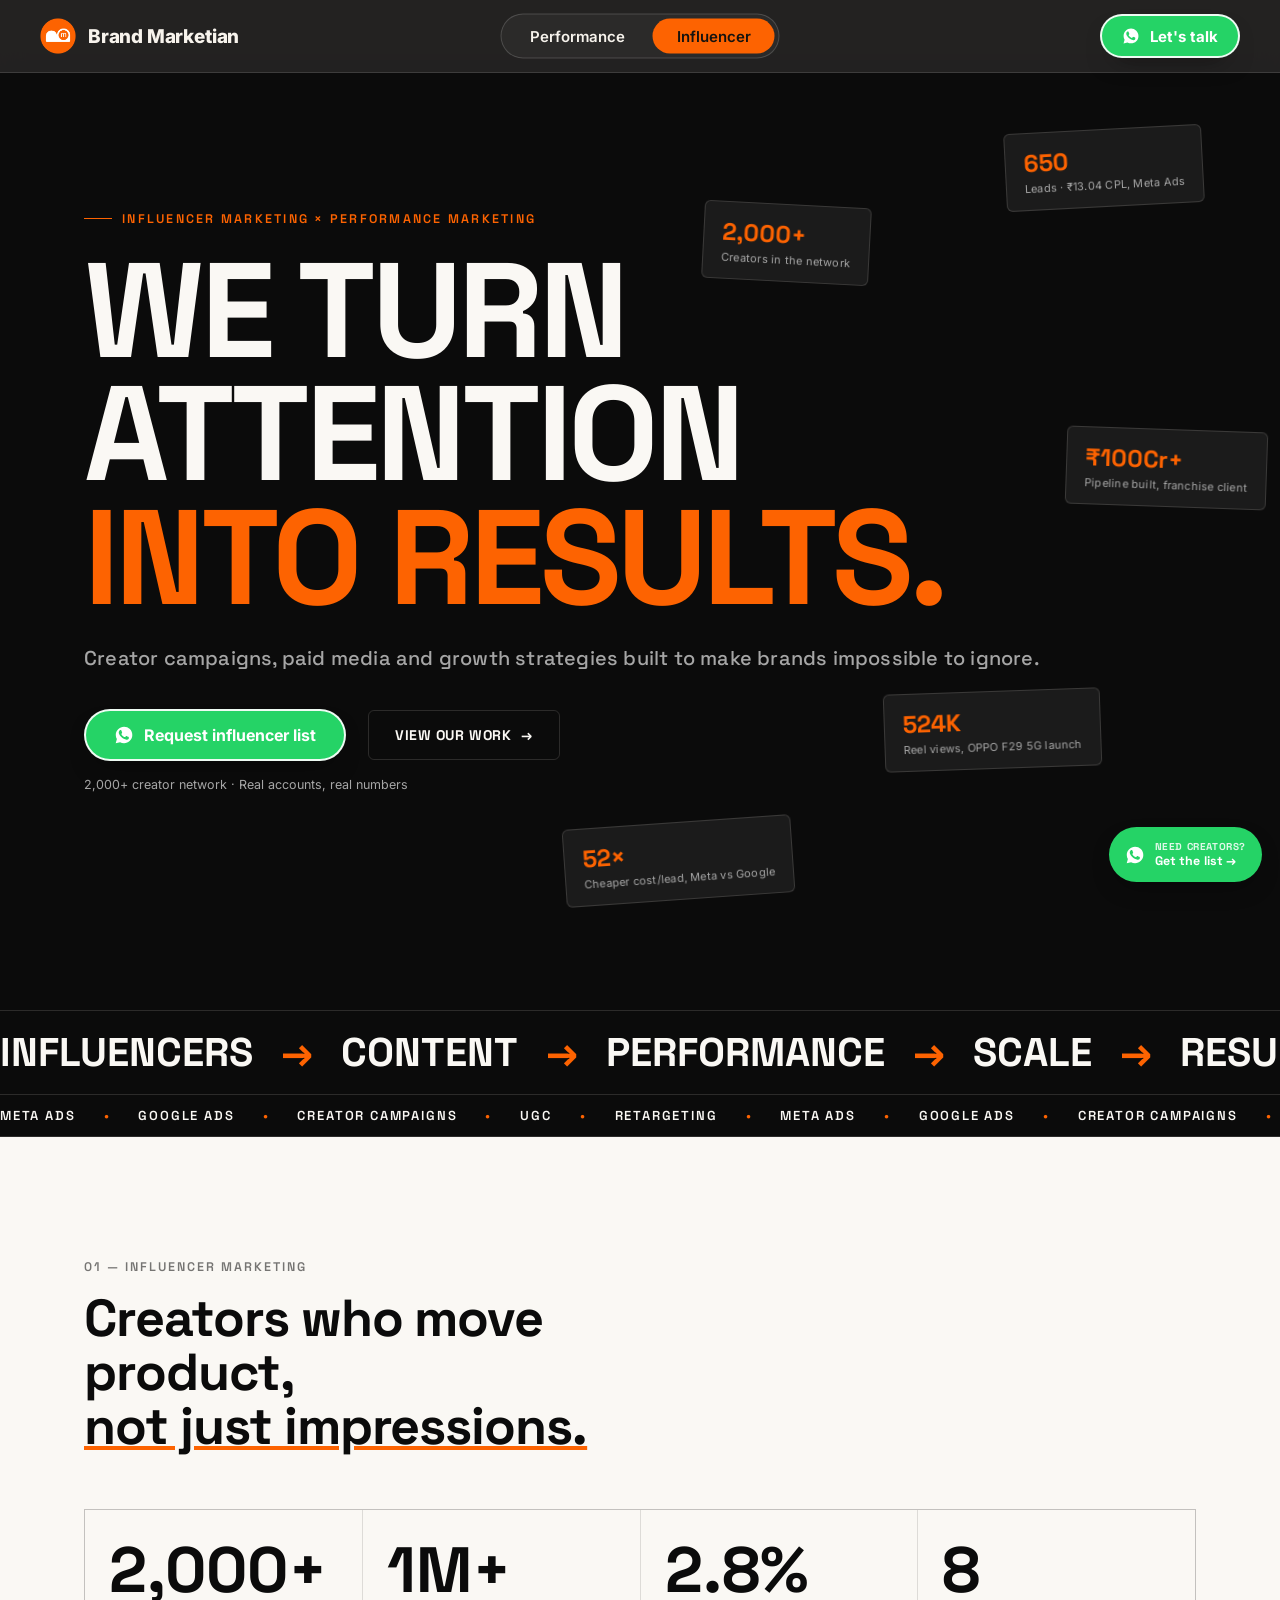
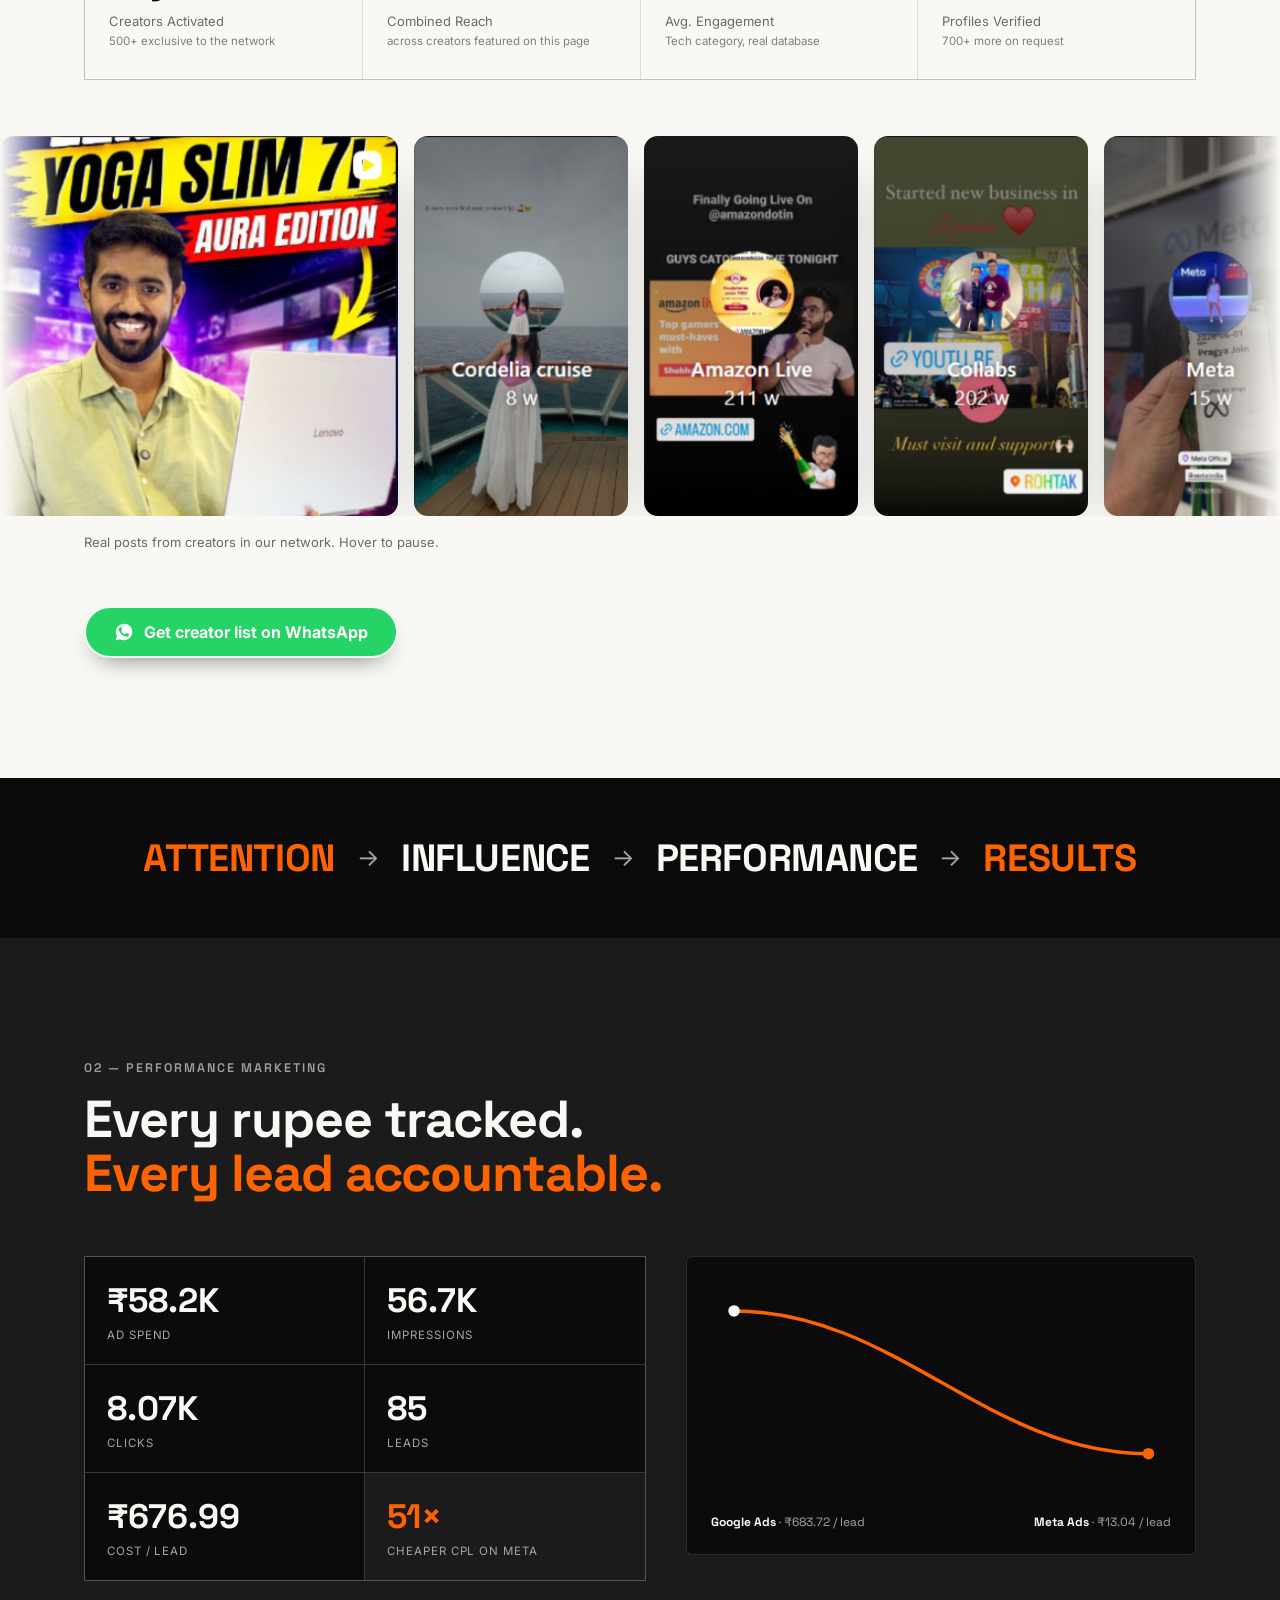
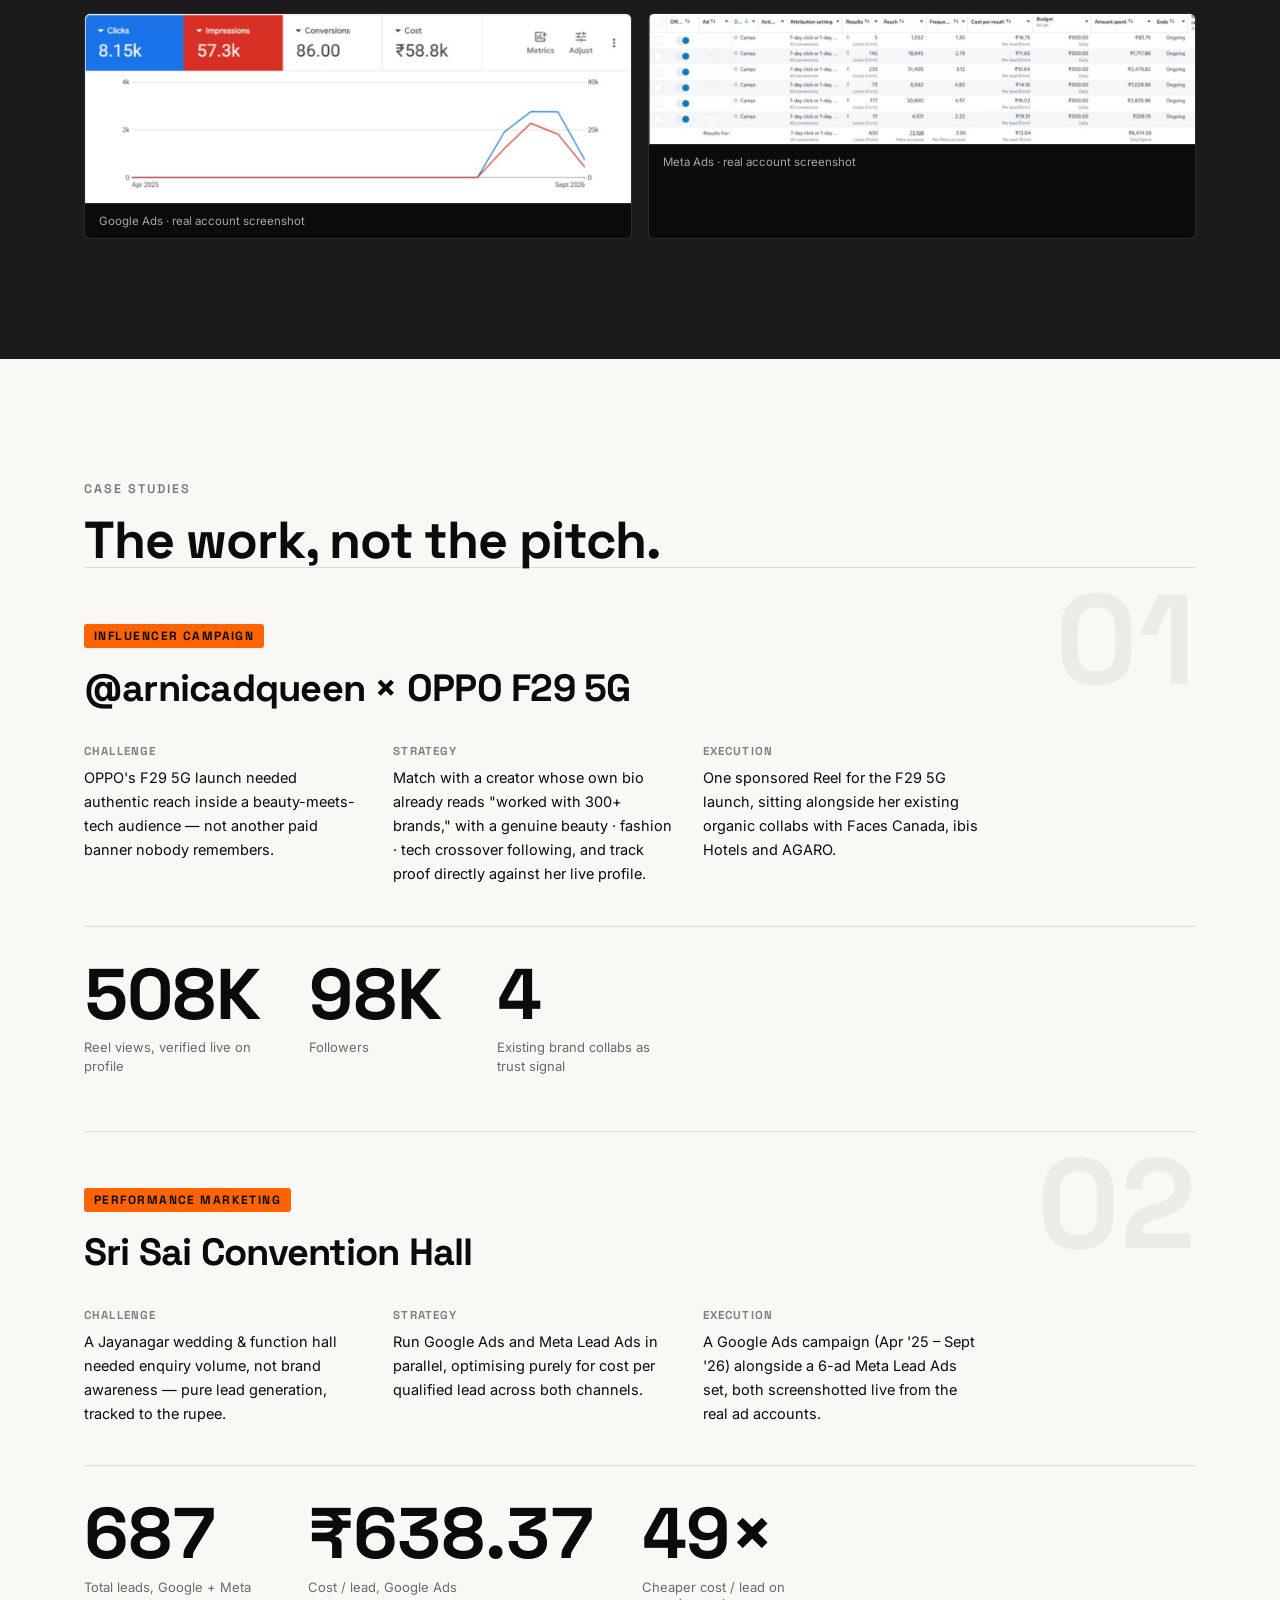
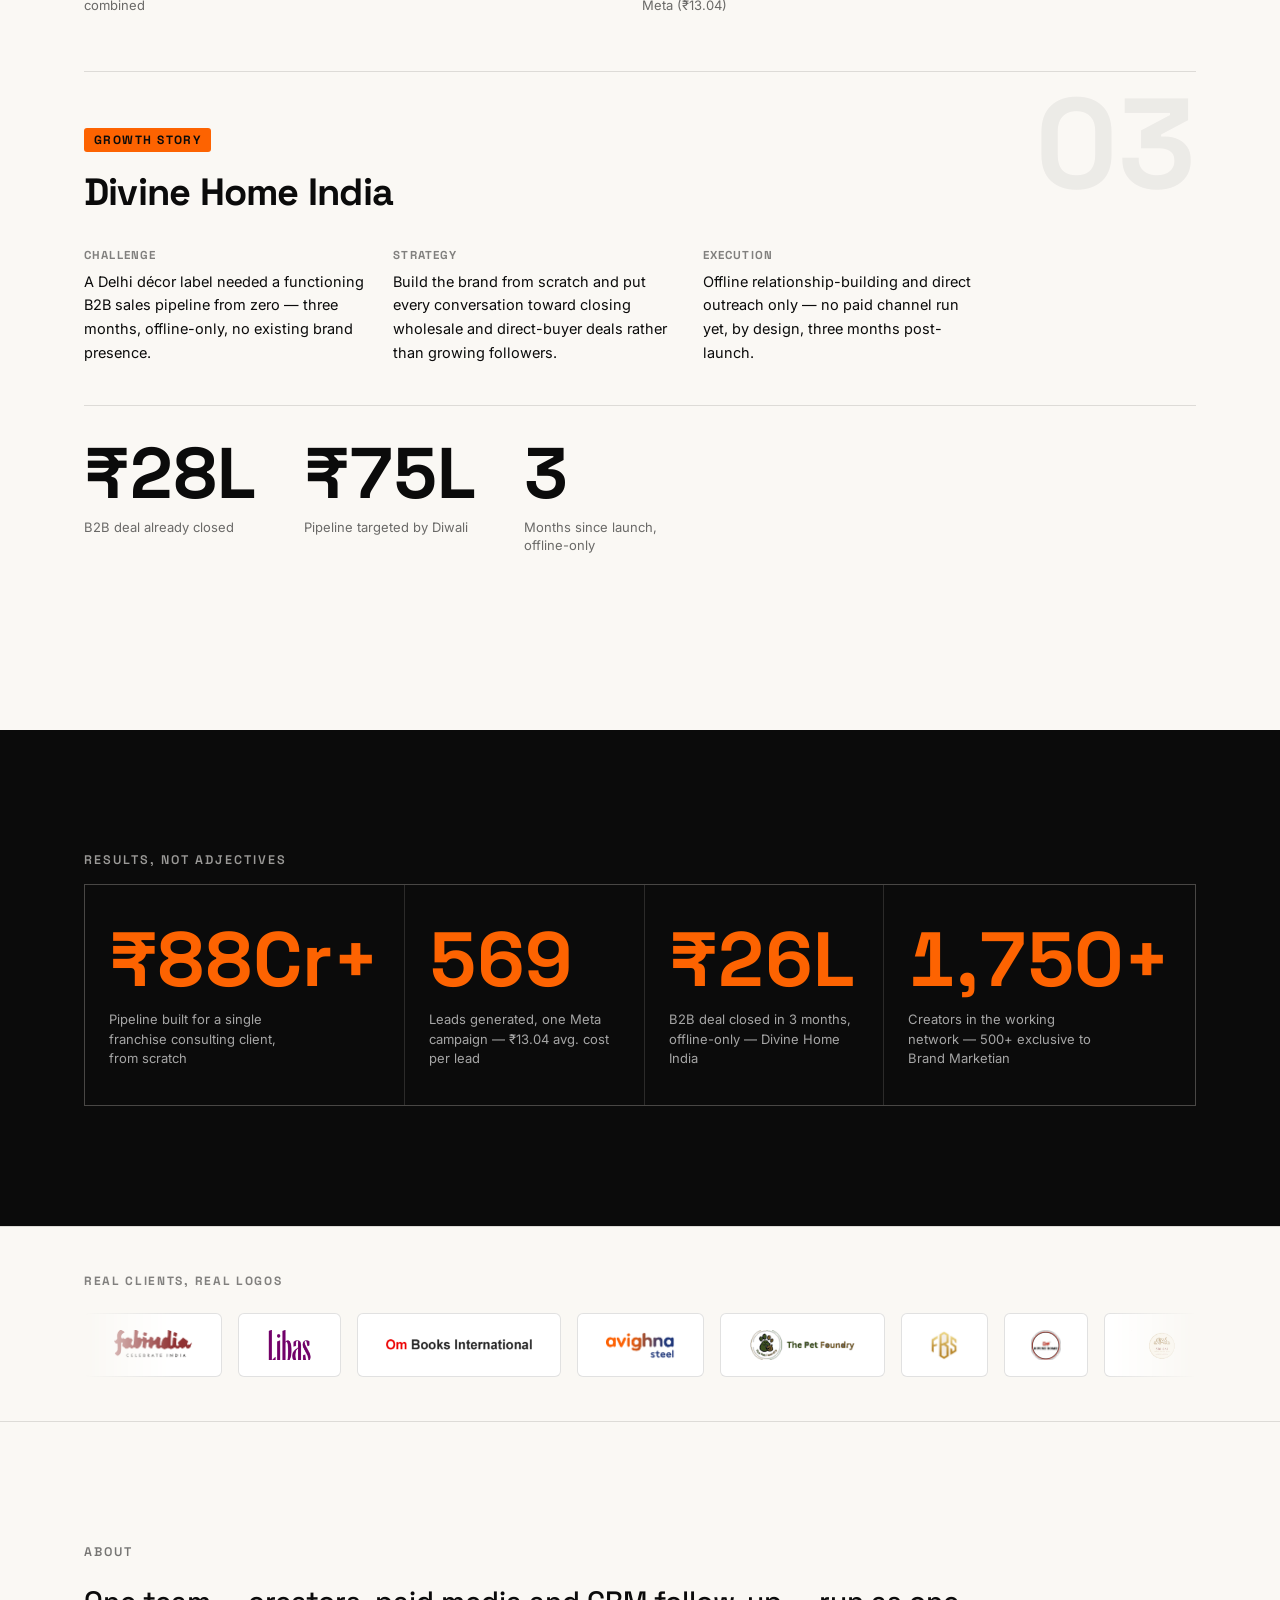
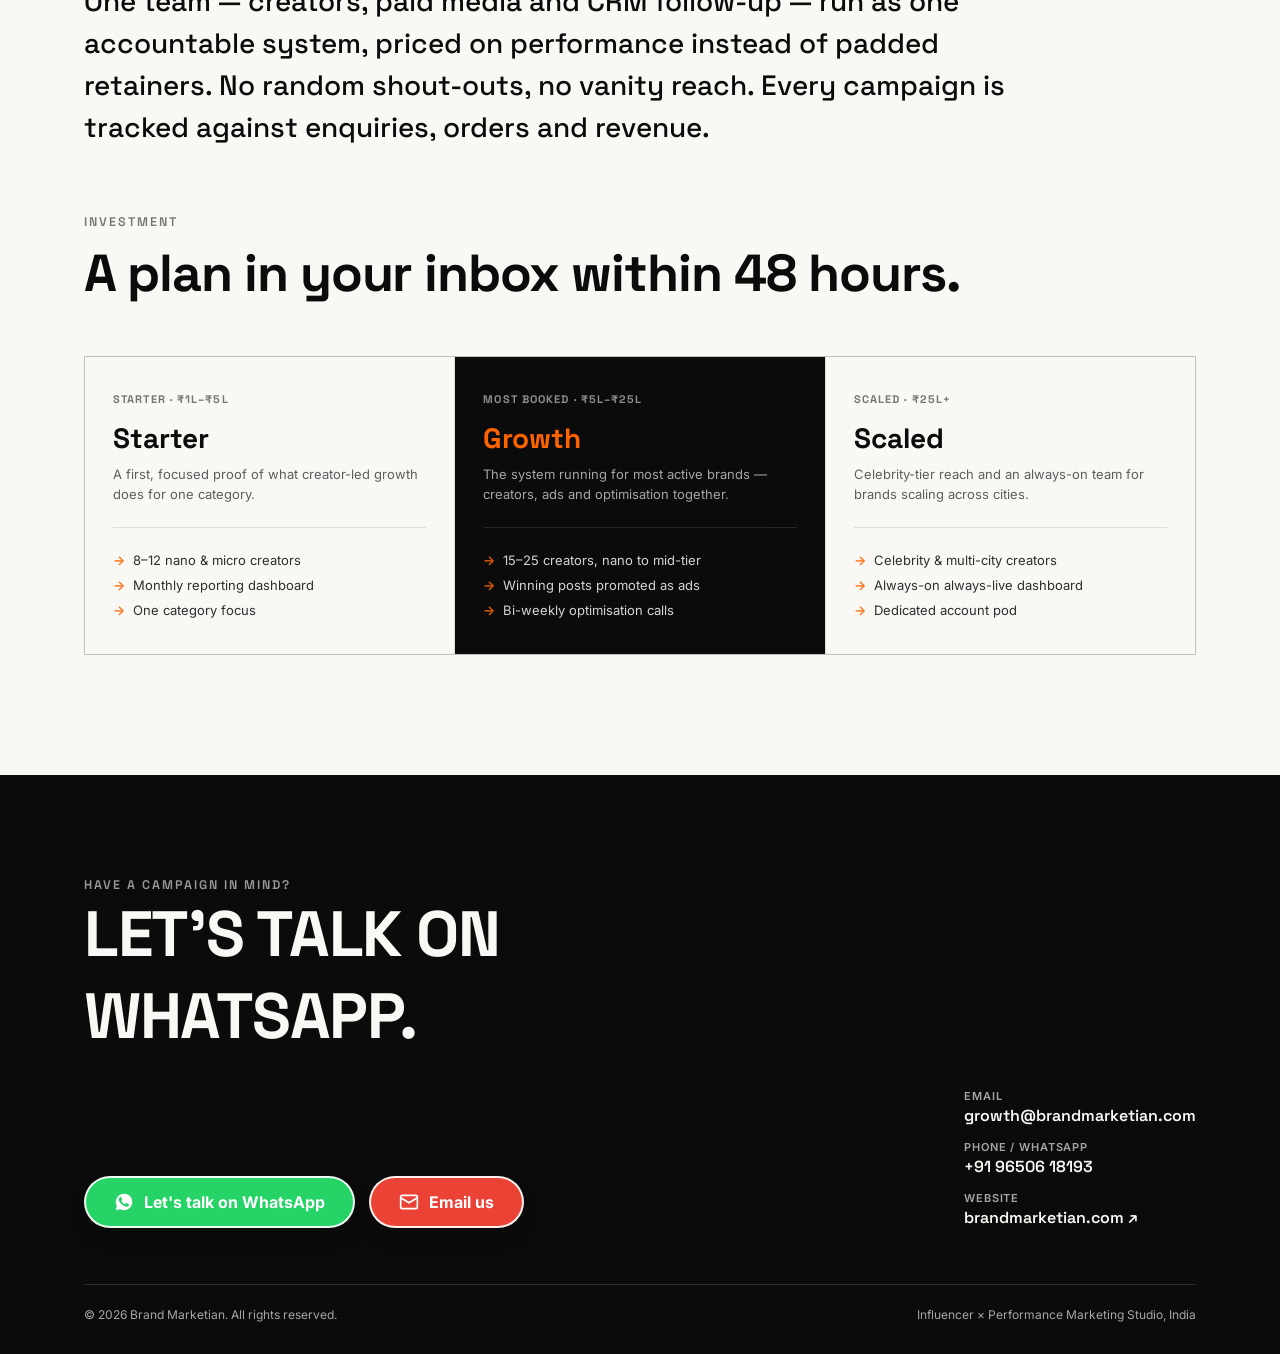
==== commit 2c7f05dc: "Portfolio: one universal top navigation (nav.css) shared by both pages Co-Authored-By: Claude Sonnet" ====
--- a/site/influencer.html
+++ b/site/influencer.html
@@ -8,8 +8,9 @@
 <meta name="author" content="Brand Marketian">
 <meta name="theme-color" content="#0F0D0B">
 <link rel="preconnect" href="https://fonts.gstatic.com" crossorigin>
-<link rel="stylesheet" href="https://fonts.googleapis.com/css2?family=Inter:wght@700&display=swap">
+<link rel="stylesheet" href="https://fonts.googleapis.com/css2?family=Inter:wght@600;700;800&display=swap">
 <link rel="stylesheet" href="buttons.css">
+<link rel="stylesheet" href="nav.css">
 <meta property="og:type" content="website">
 <meta property="og:site_name" content="Brand Marketian">
 <meta property="og:title" content="Influencer Marketing Portfolio | Brand Marketian">
@@ -366,16 +367,7 @@
   @media (max-width:640px){ .wa-float .wa-text .l1{display:none;} }
 </style>
 
-<nav class="nav">
-  <div class="wrap">
-    <a class="nav-brand" href="#top">
-      <img src="logos/marketian-mark.png" alt="">
-      <span>Brand Marketian</span>
-    </a>
-    <div class="nav-switch" role="navigation" aria-label="Portfolio sections"><a href="index.html">Performance</a><a href="influencer.html" aria-current="page">Influencer</a></div>
-    <a class="bm-btn bm-btn--wa bm-btn--sm" href="https://wa.me/919650618193?text=Hi%2C%20I%20saw%20your%20portfolio%20and%20would%20like%20to%20talk." target="_blank" rel="noopener"><svg viewBox="0 0 24 24" fill="currentColor" aria-hidden="true"><path d="M12.04 2C6.58 2 2.13 6.45 2.13 11.91c0 1.75.46 3.45 1.32 4.95L2.05 22l5.25-1.38a9.9 9.9 0 0 0 4.74 1.21h.01c5.46 0 9.91-4.45 9.91-9.91 0-2.65-1.03-5.13-2.9-7A9.87 9.87 0 0 0 12.04 2zm5.82 14.09c-.25.7-1.24 1.3-2.02 1.46-.55.11-1.26.2-3.67-.79-3.08-1.27-5.06-4.4-5.22-4.6-.15-.21-1.24-1.65-1.24-3.15s.78-2.23 1.06-2.53c.27-.3.6-.37.8-.37h.57c.18 0 .43-.07.67.51.25.6.85 2.09.92 2.24.07.15.12.32.02.53-.1.21-.15.34-.3.52-.15.18-.31.4-.44.53-.15.15-.3.31-.13.6.17.3.76 1.26 1.64 2.04 1.13 1 2.08 1.32 2.38 1.47.3.15.47.13.65-.07.18-.21.75-.87.95-1.17.2-.3.4-.25.67-.15.27.1 1.72.81 2.02.96.3.15.5.22.57.35.07.13.07.75-.18 1.45z"/></svg>Let's talk</a>
-  </div>
-</nav>
+<header class="bm-nav"><div class="bm-nav-in"><a class="bm-brand" href="index.html"><img src="logos/marketian-mark.png" alt="" width="36" height="36"><span>Brand Marketian</span></a><div class="bm-switch" role="navigation" aria-label="Portfolio sections"><a href="index.html">Performance</a><a href="influencer.html" aria-current="page">Influencer</a></div><a class="bm-btn bm-btn--wa bm-btn--sm" href="https://wa.me/919650618193?text=Hi%2C%20I%20saw%20your%20portfolio%20and%20would%20like%20to%20talk." target="_blank" rel="noopener"><svg viewBox="0 0 24 24" fill="currentColor" aria-hidden="true"><path d="M12.04 2C6.58 2 2.13 6.45 2.13 11.91c0 1.75.46 3.45 1.32 4.95L2.05 22l5.25-1.38a9.9 9.9 0 0 0 4.74 1.21h.01c5.46 0 9.91-4.45 9.91-9.91 0-2.65-1.03-5.13-2.9-7A9.87 9.87 0 0 0 12.04 2zm5.82 14.09c-.25.7-1.24 1.3-2.02 1.46-.55.11-1.26.2-3.67-.79-3.08-1.27-5.06-4.4-5.22-4.6-.15-.21-1.24-1.65-1.24-3.15s.78-2.23 1.06-2.53c.27-.3.6-.37.8-.37h.57c.18 0 .43-.07.67.51.25.6.85 2.09.92 2.24.07.15.12.32.02.53-.1.21-.15.34-.3.52-.15.18-.31.4-.44.53-.15.15-.3.31-.13.6.17.3.76 1.26 1.64 2.04 1.13 1 2.08 1.32 2.38 1.47.3.15.47.13.65-.07.18-.21.75-.87.95-1.17.2-.3.4-.25.67-.15.27.1 1.72.81 2.02.96.3.15.5.22.57.35.07.13.07.75-.18 1.45z"/></svg>Let's talk</a></div></header>
 
 <header class="hero" id="top">
   <div class="hero-inner">
--- a/site/nav.css
+++ b/site/nav.css
@@ -0,0 +1,18 @@
+/* Universal top navigation: one component used on every page of the portfolio. */
+.bm-nav{position:sticky;top:0;z-index:50;background:rgba(12,11,10,.9);-webkit-backdrop-filter:blur(12px);backdrop-filter:blur(12px);border-bottom:1px solid rgba(255,255,255,.12);font-family:"Inter","Instrument Sans","Helvetica Neue",Arial,sans-serif}
+.bm-nav-in{position:relative;box-sizing:border-box;max-width:1280px;min-height:72px;margin:0 auto;padding:14px 40px;display:flex;align-items:center;justify-content:space-between;gap:16px}
+.bm-brand{display:flex;align-items:center;gap:12px;color:#F7F3EC;text-decoration:none;font-weight:800;font-size:19px;line-height:1;letter-spacing:-.01em;white-space:nowrap}
+.bm-brand:hover{color:#F7F3EC}
+.bm-brand img{display:block;width:36px;height:36px;flex:none}
+.bm-switch{position:absolute;left:50%;top:50%;transform:translate(-50%,-50%);display:flex;gap:4px;padding:4px;border:1px solid rgba(255,255,255,.16);border-radius:999px;background:rgba(255,255,255,.04);font-weight:600;font-size:15px;line-height:1}
+.bm-switch a{display:block;padding:10px 24px;border-radius:999px;color:#F7F3EC;text-decoration:none;white-space:nowrap;transition:background-color .2s ease,color .2s ease}
+.bm-switch a:hover{color:#FD6301}
+.bm-switch a[aria-current]{background:#FD6301;color:#16130F}
+.bm-switch a[aria-current]:hover{color:#16130F}
+@media (max-width:820px){
+.bm-nav-in{flex-wrap:wrap;padding:12px 16px;min-height:0}
+.bm-brand{font-size:18px}
+.bm-brand img{width:32px;height:32px}
+.bm-switch{position:static;transform:none;order:3;flex:1 1 100%;font-size:14px}
+.bm-switch a{flex:1;text-align:center;padding:10px 12px}
+}
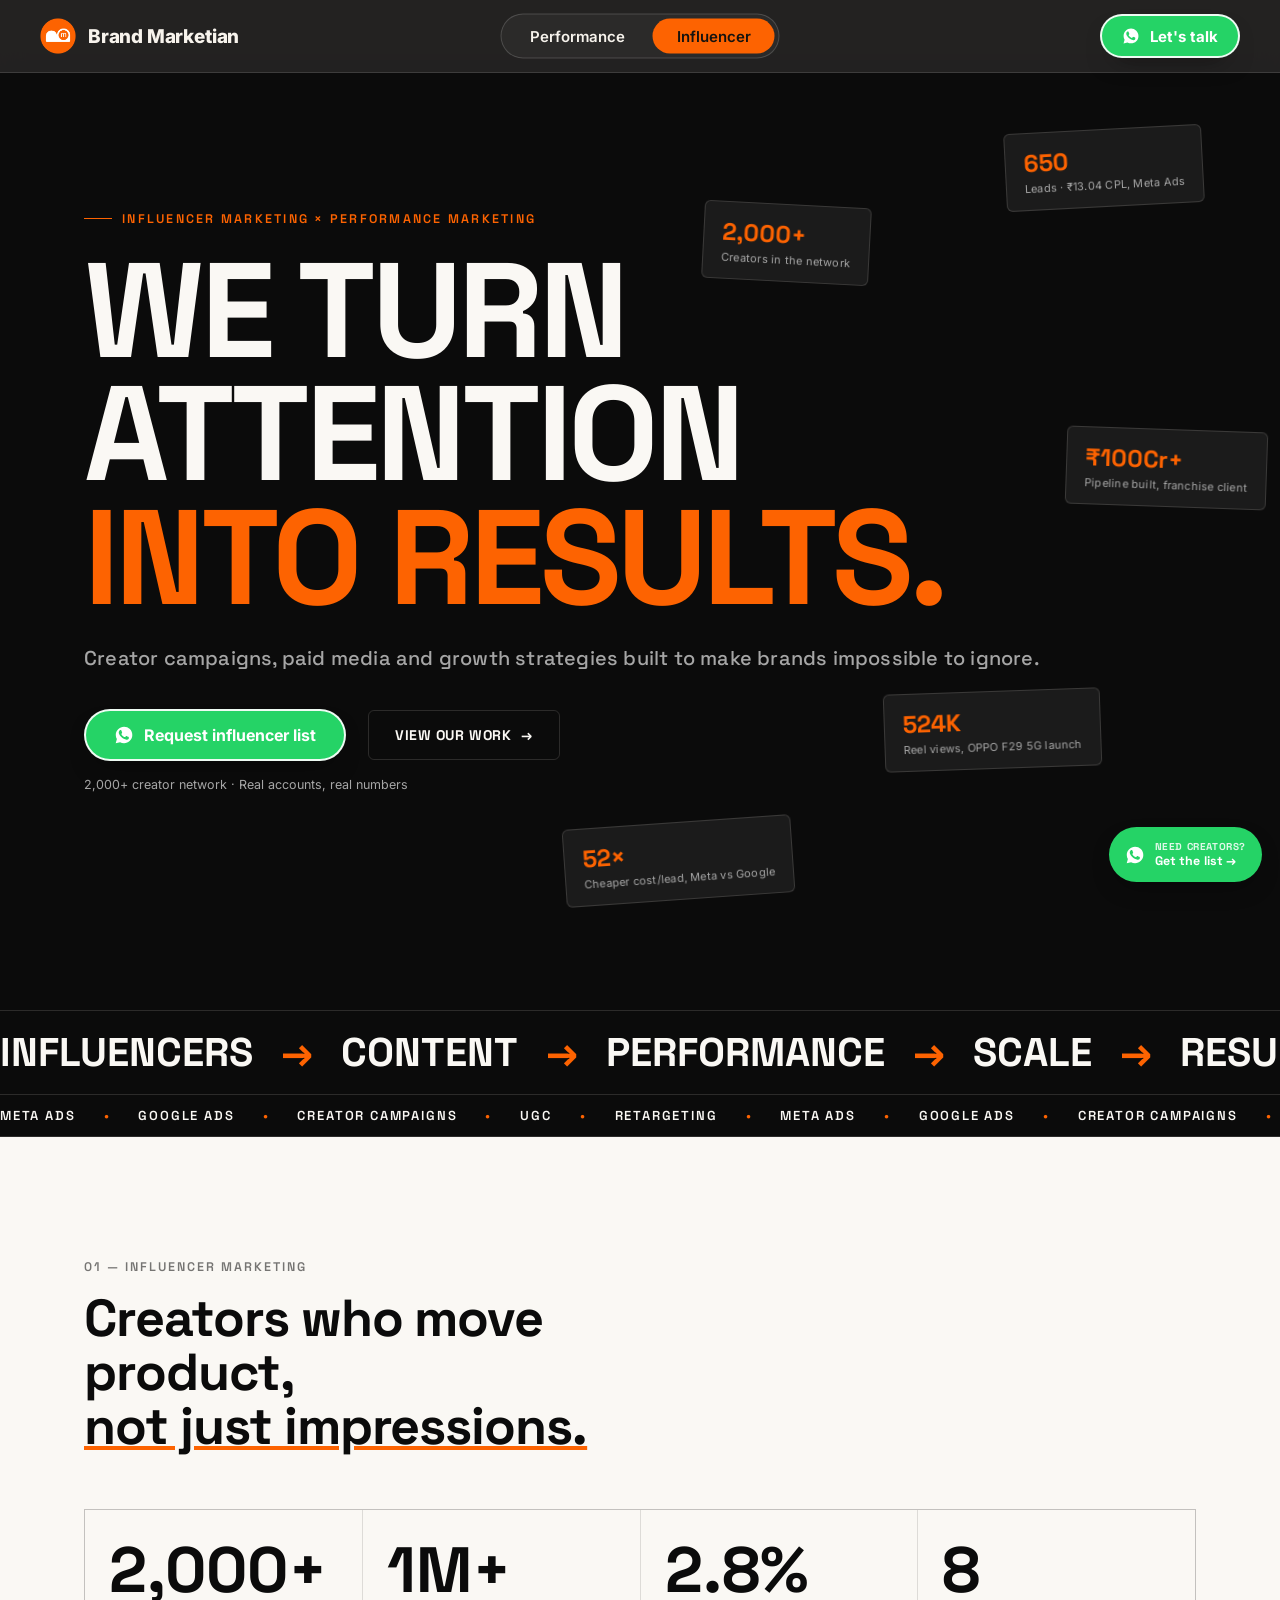
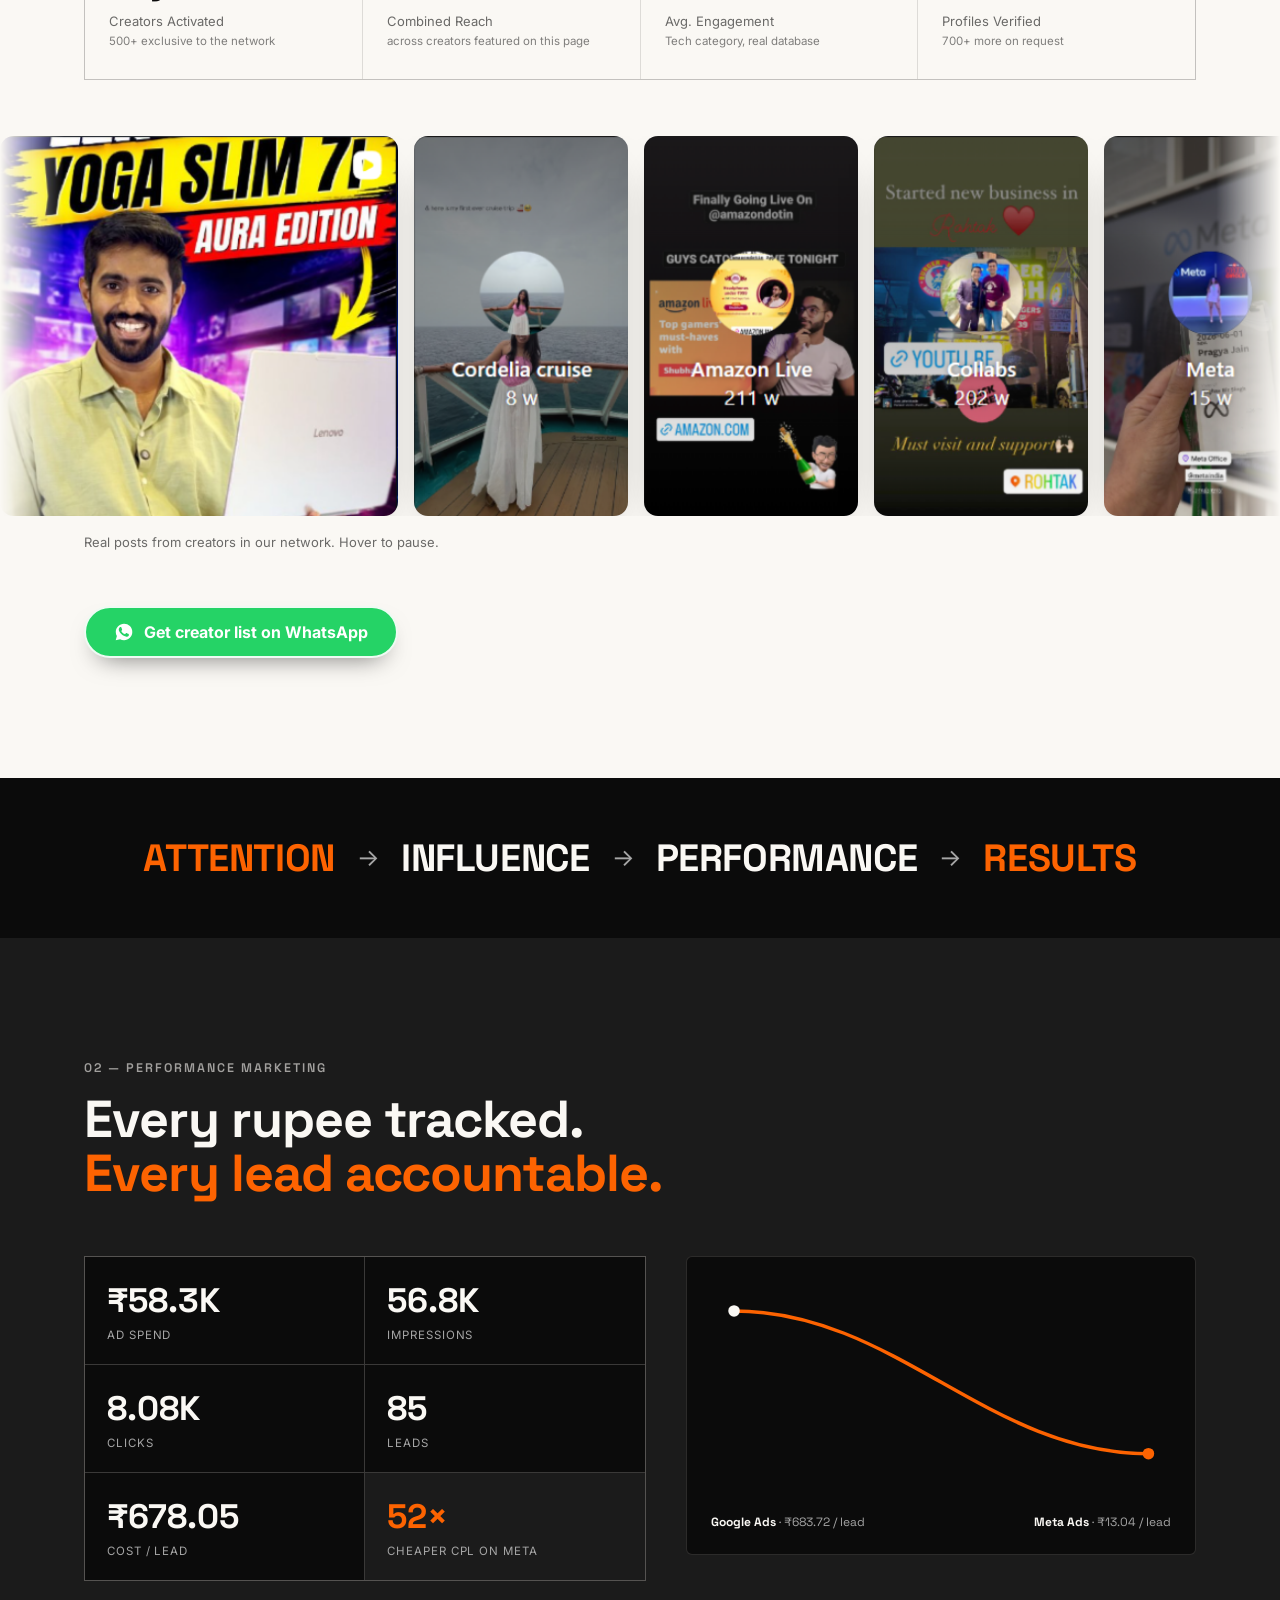
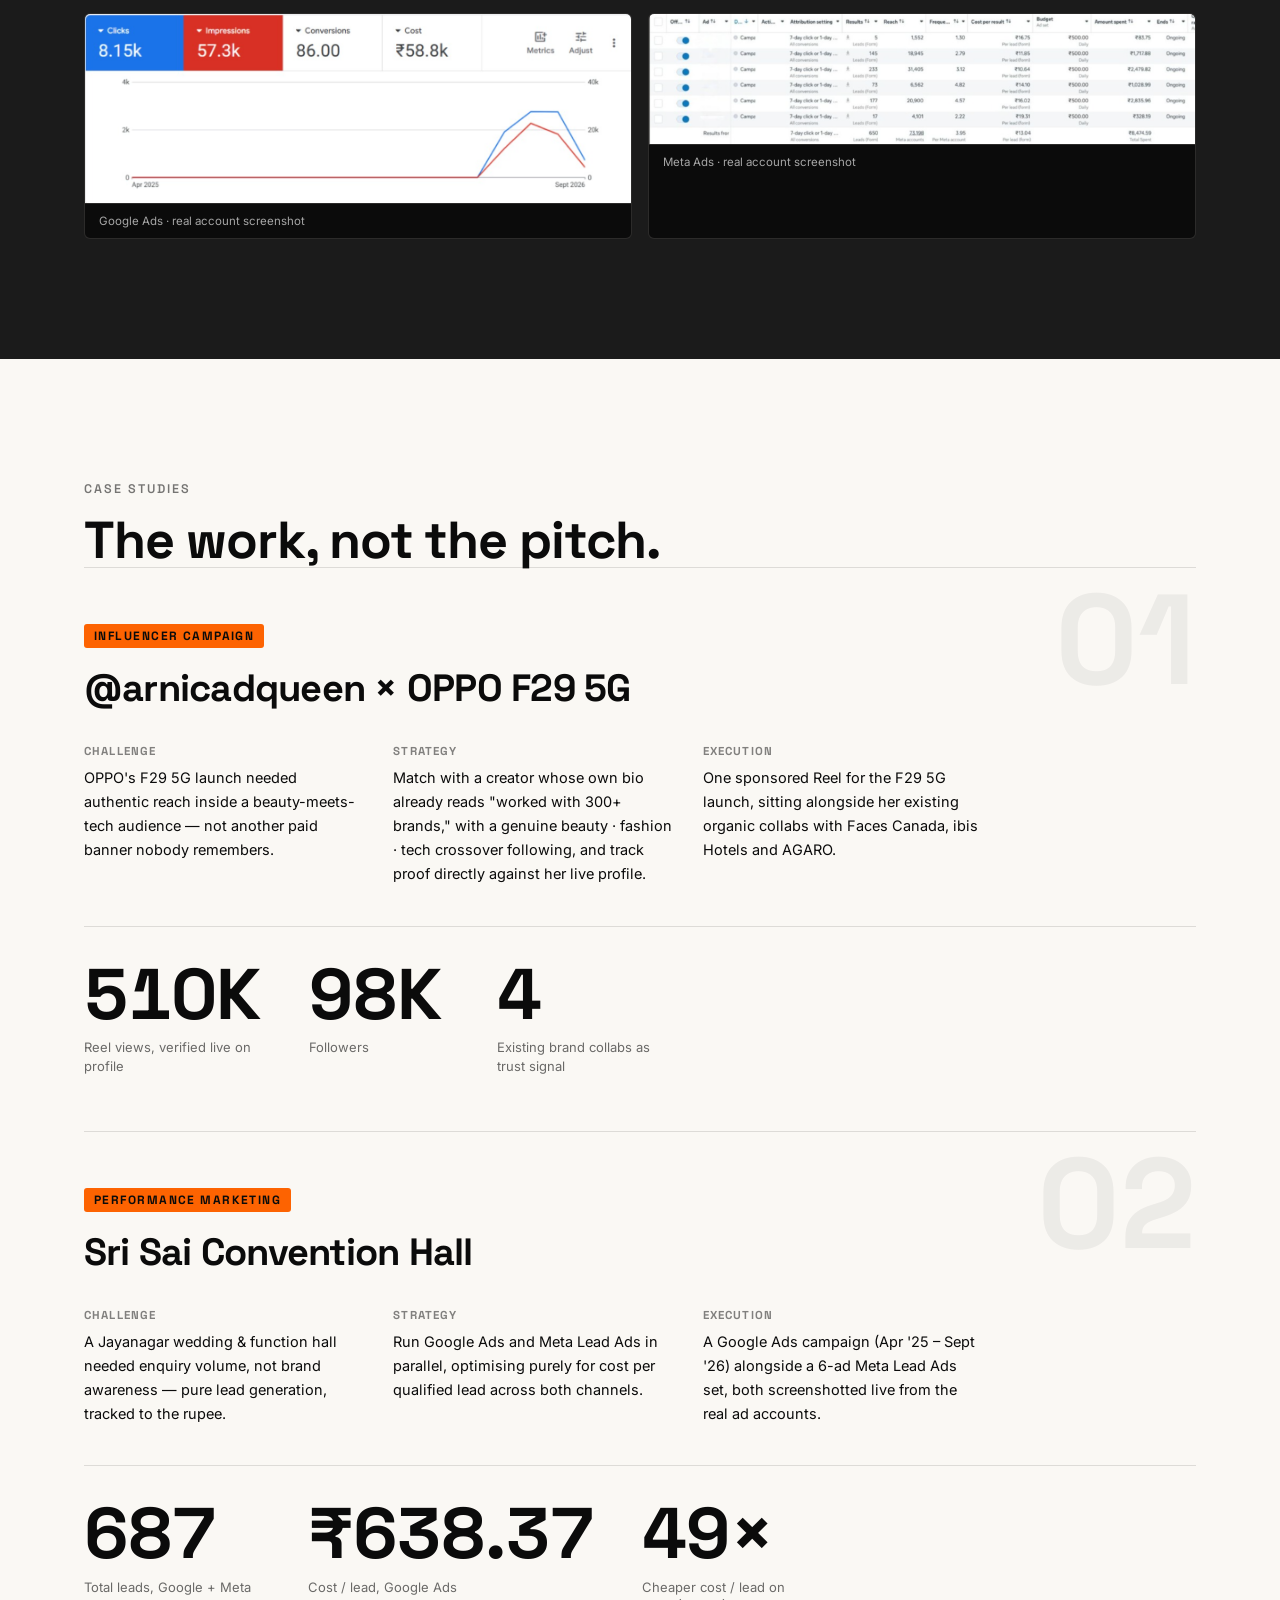
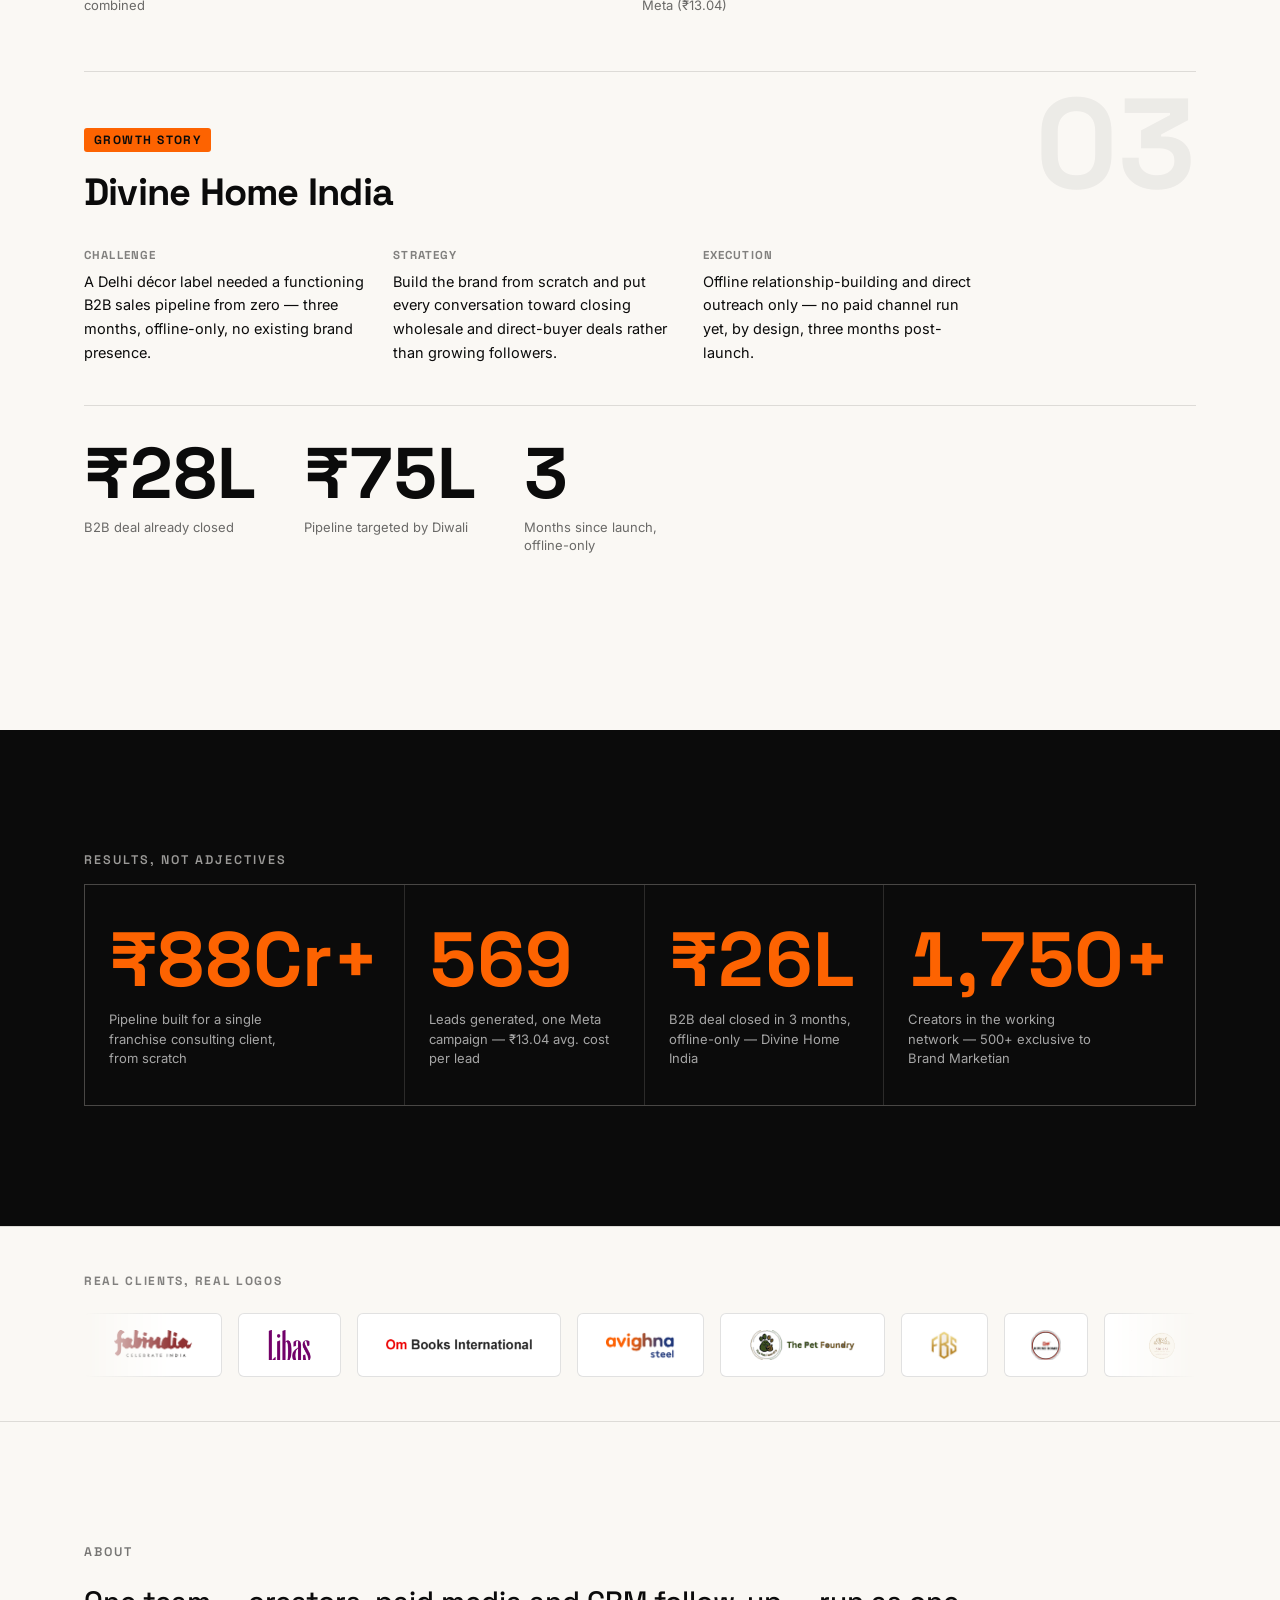
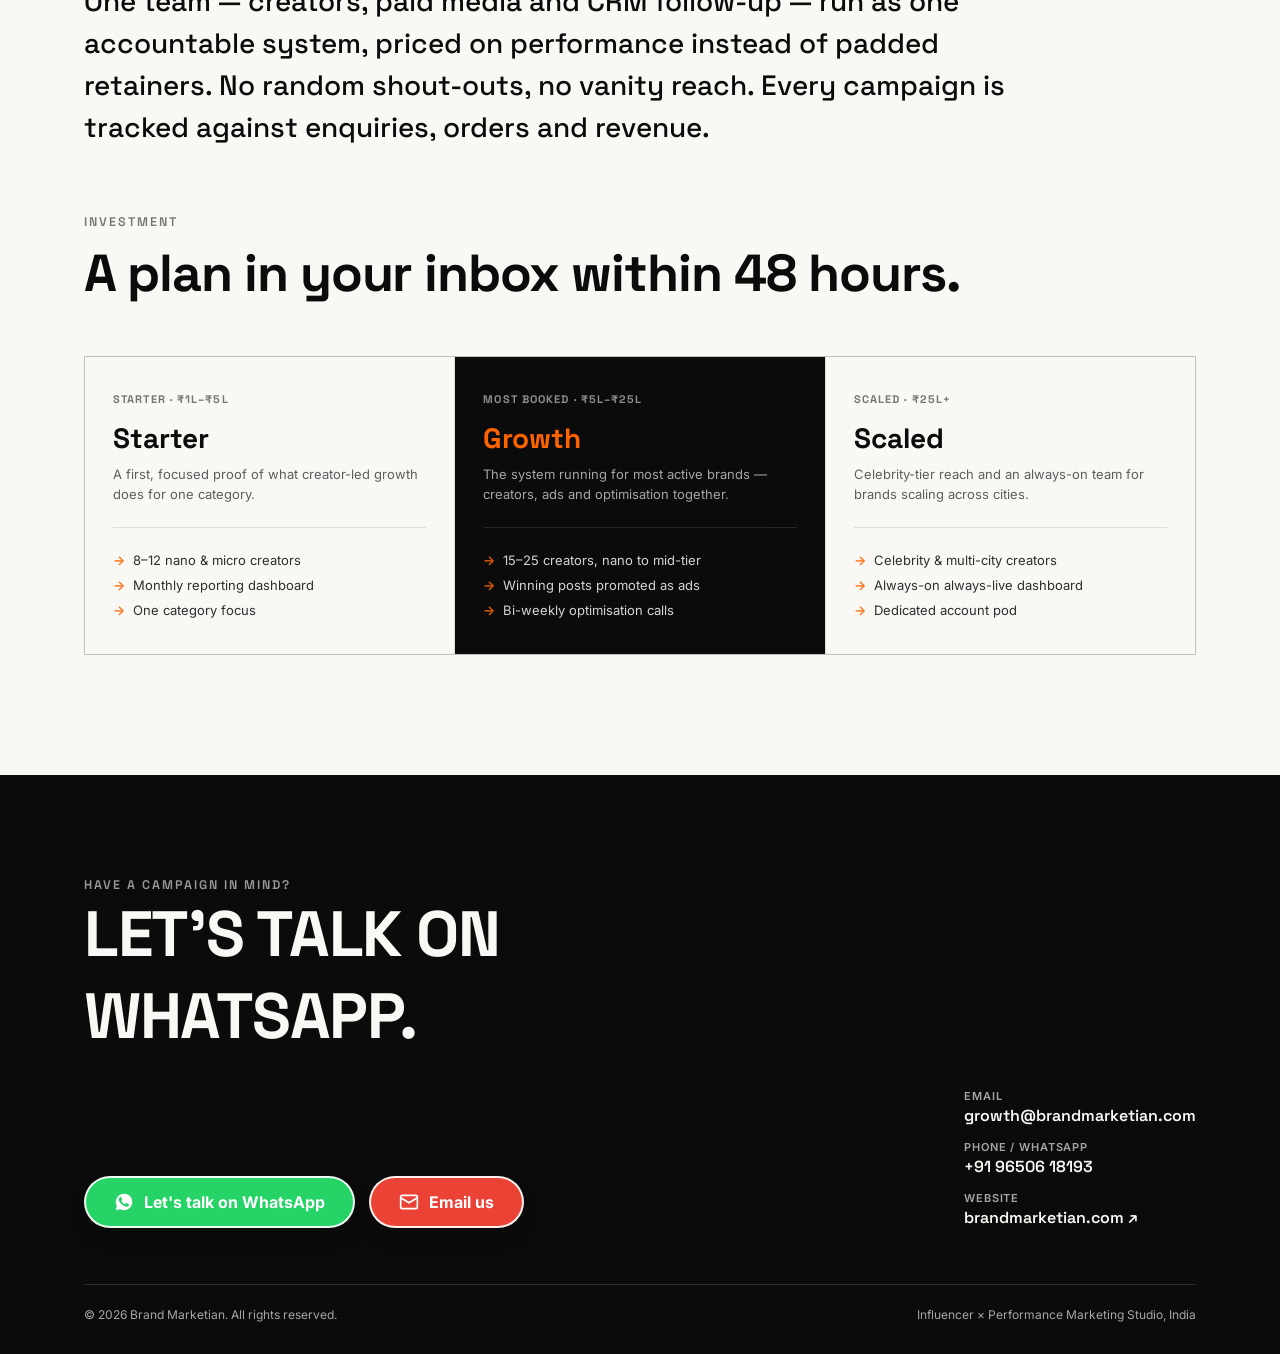
==== commit 217f4df1: "Refresh favicon set, add web app manifest, cache-bust icon links Co-Authored-By: Claude Sonnet 5 <no" ====
--- a/site/influencer.html
+++ b/site/influencer.html
@@ -24,12 +24,13 @@
 <meta name="twitter:title" content="Influencer Marketing Portfolio | Brand Marketian">
 <meta name="twitter:description" content="A network of 2,000+ creators across beauty, tech, food, fashion and fitness. See real creator campaigns from Brand Marketian, including the OPPO F29 5G launch with 524K Reel views.">
 <meta name="twitter:image" content="https://portfolio.brandmarketian.com/og-image.png">
-<link rel="icon" href="/favicon.ico" sizes="any">
-<link rel="icon" type="image/png" sizes="16x16" href="/favicon-16x16.png">
-<link rel="icon" type="image/png" sizes="32x32" href="/favicon-32x32.png">
-<link rel="icon" type="image/png" sizes="48x48" href="/favicon-48.png">
-<link rel="icon" type="image/png" sizes="192x192" href="/android-chrome-192x192.png">
-<link rel="apple-touch-icon" sizes="180x180" href="/apple-touch-icon.png">
+<link rel="icon" href="/favicon.ico?v=2" sizes="any">
+<link rel="icon" type="image/png" sizes="16x16" href="/favicon-16x16.png?v=2">
+<link rel="icon" type="image/png" sizes="32x32" href="/favicon-32x32.png?v=2">
+<link rel="icon" type="image/png" sizes="48x48" href="/favicon-48.png?v=2">
+<link rel="icon" type="image/png" sizes="192x192" href="/android-chrome-192x192.png?v=2">
+<link rel="manifest" href="/site.webmanifest">
+<link rel="apple-touch-icon" sizes="180x180" href="/apple-touch-icon.png?v=2">
 <script type="application/ld+json">{"@context": "https://schema.org", "@graph": [{"@type": "Organization", "@id": "https://brandmarketian.com/#org", "name": "Brand Marketian", "url": "https://brandmarketian.com/", "logo": "https://brandmarketian.com/android-chrome-512x512.png", "email": "growth@brandmarketian.com", "telephone": "+919650618193", "sameAs": ["https://www.instagram.com/brand.marketian/", "https://www.linkedin.com/company/brand-marketian/", "https://www.facebook.com/profile.php?id=61591130245837"]}, {"@type": "WebPage", "@id": "https://portfolio.brandmarketian.com/influencer#webpage", "url": "https://portfolio.brandmarketian.com/influencer", "name": "Influencer Marketing Portfolio | Brand Marketian", "description": "A network of 2,000+ creators across beauty, tech, food, fashion and fitness. See real creator campaigns from Brand Marketian, including the OPPO F29 5G launch with 524K Reel views.", "inLanguage": "en-IN", "isPartOf": {"@id": "https://brandmarketian.com/#website"}, "publisher": {"@id": "https://brandmarketian.com/#org"}, "primaryImageOfPage": {"@type": "ImageObject", "url": "https://portfolio.brandmarketian.com/og-image.png"}, "breadcrumb": {"@id": "https://portfolio.brandmarketian.com/influencer#breadcrumb"}}, {"@type": "BreadcrumbList", "@id": "https://portfolio.brandmarketian.com/influencer#breadcrumb", "itemListElement": [{"@type": "ListItem", "position": 1, "name": "Brand Marketian", "item": "https://brandmarketian.com/"}, {"@type": "ListItem", "position": 2, "name": "Portfolio", "item": "https://portfolio.brandmarketian.com/"}, {"@type": "ListItem", "position": 3, "name": "Influencer", "item": "https://portfolio.brandmarketian.com/influencer"}]}]}</script>
 <meta charset="utf-8">
 <link rel="preconnect" href="https://fonts.googleapis.com">
